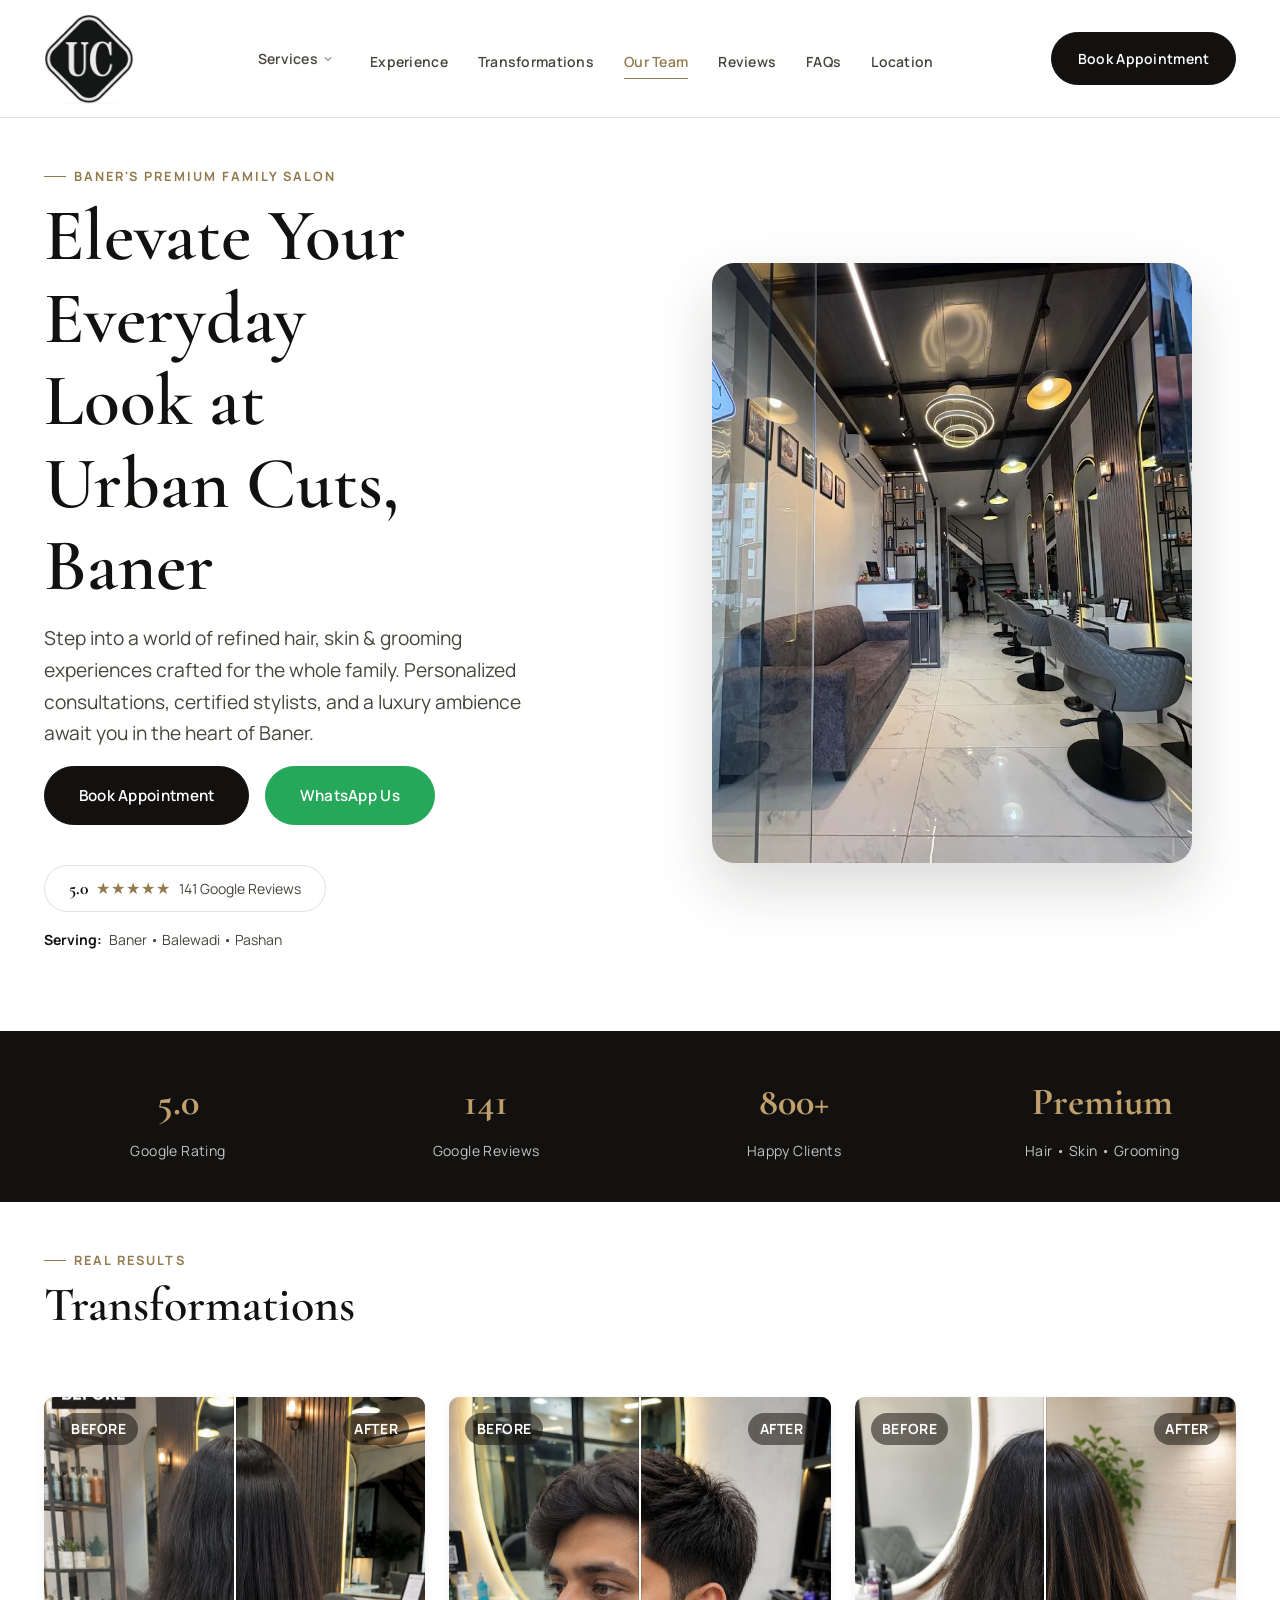
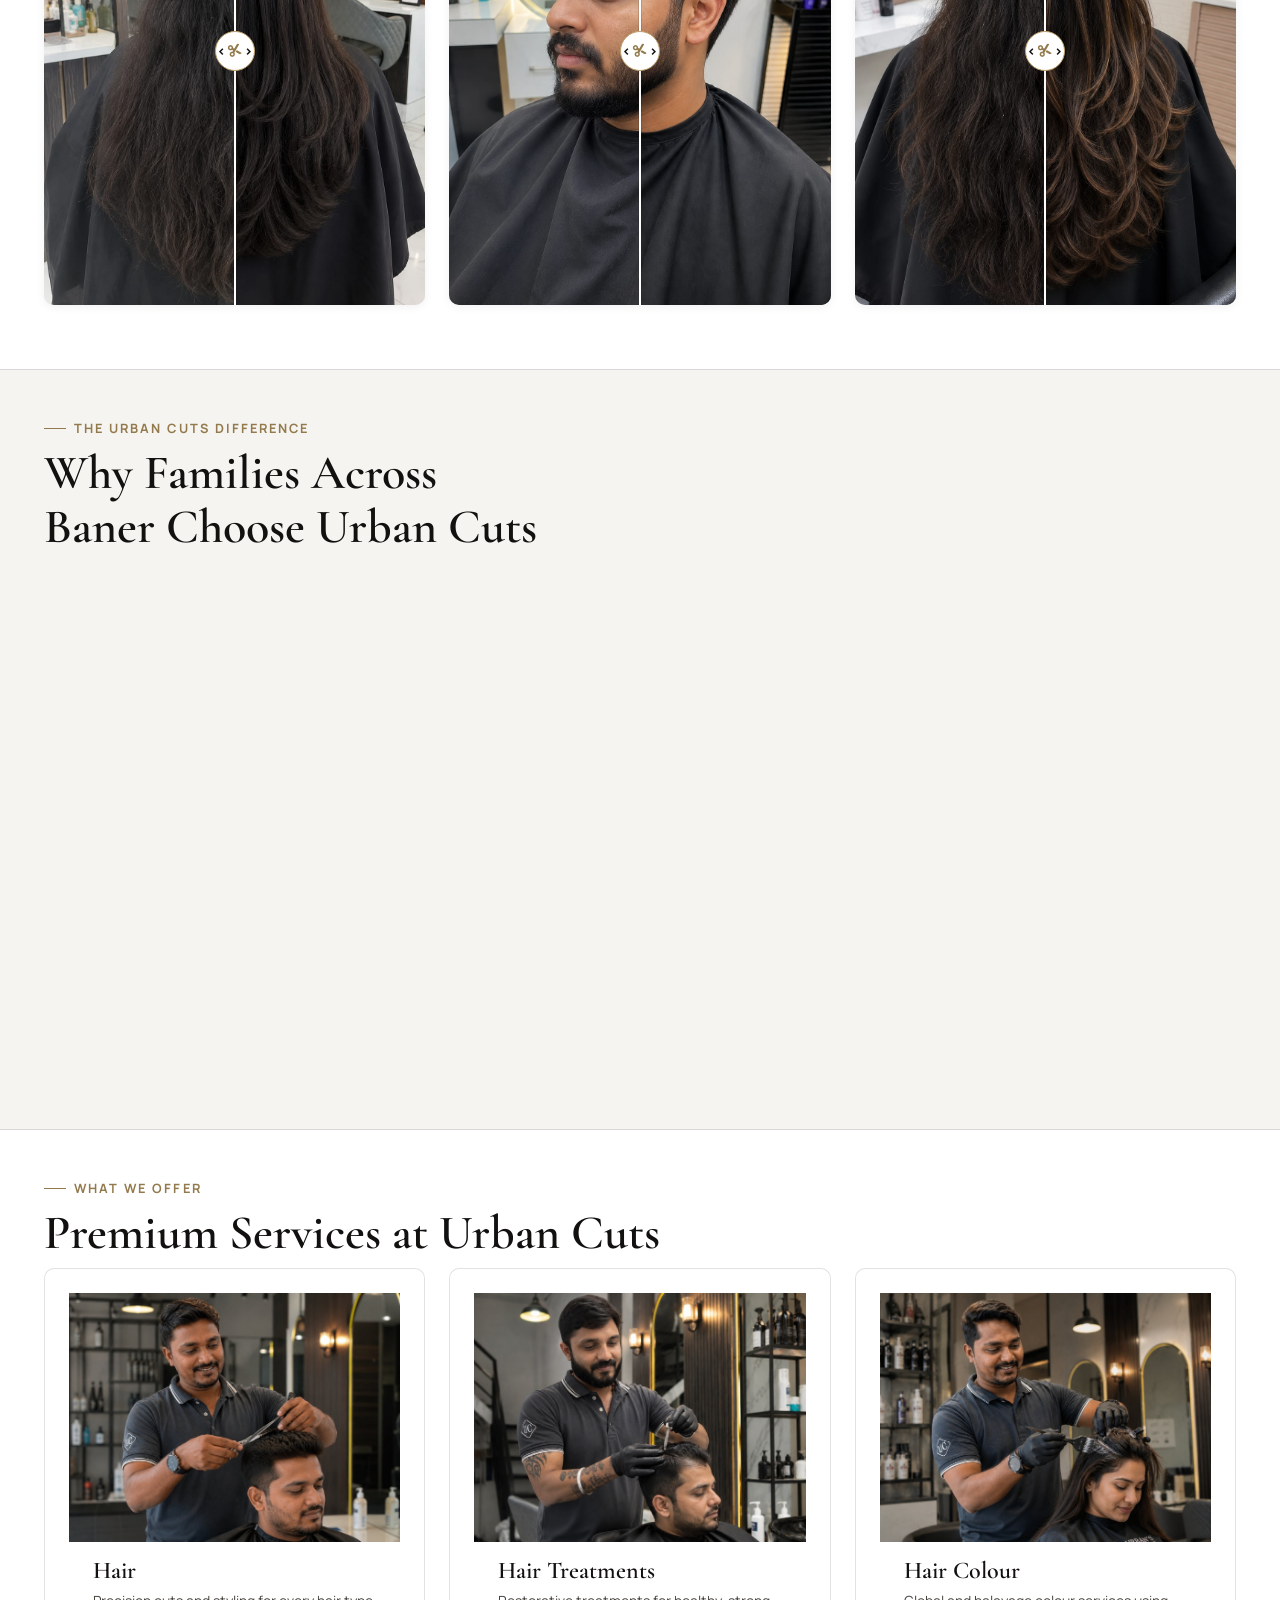
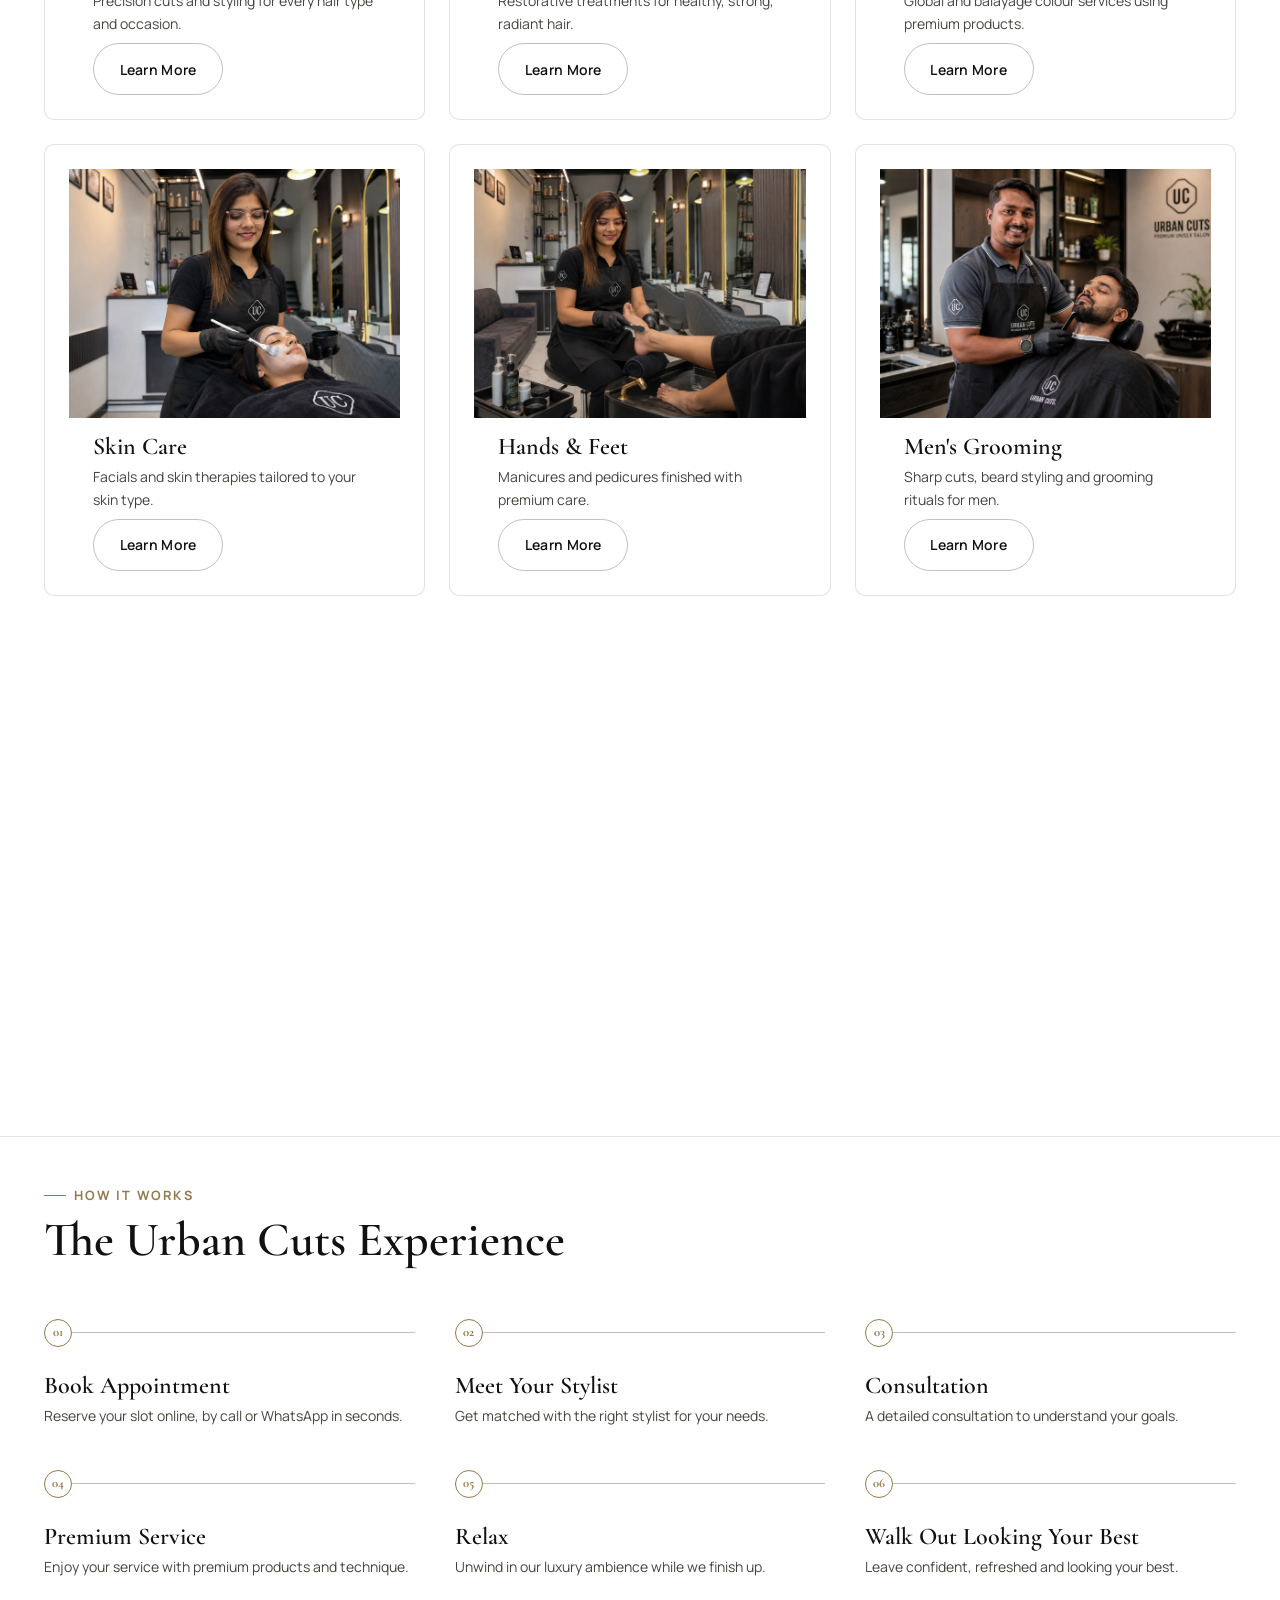
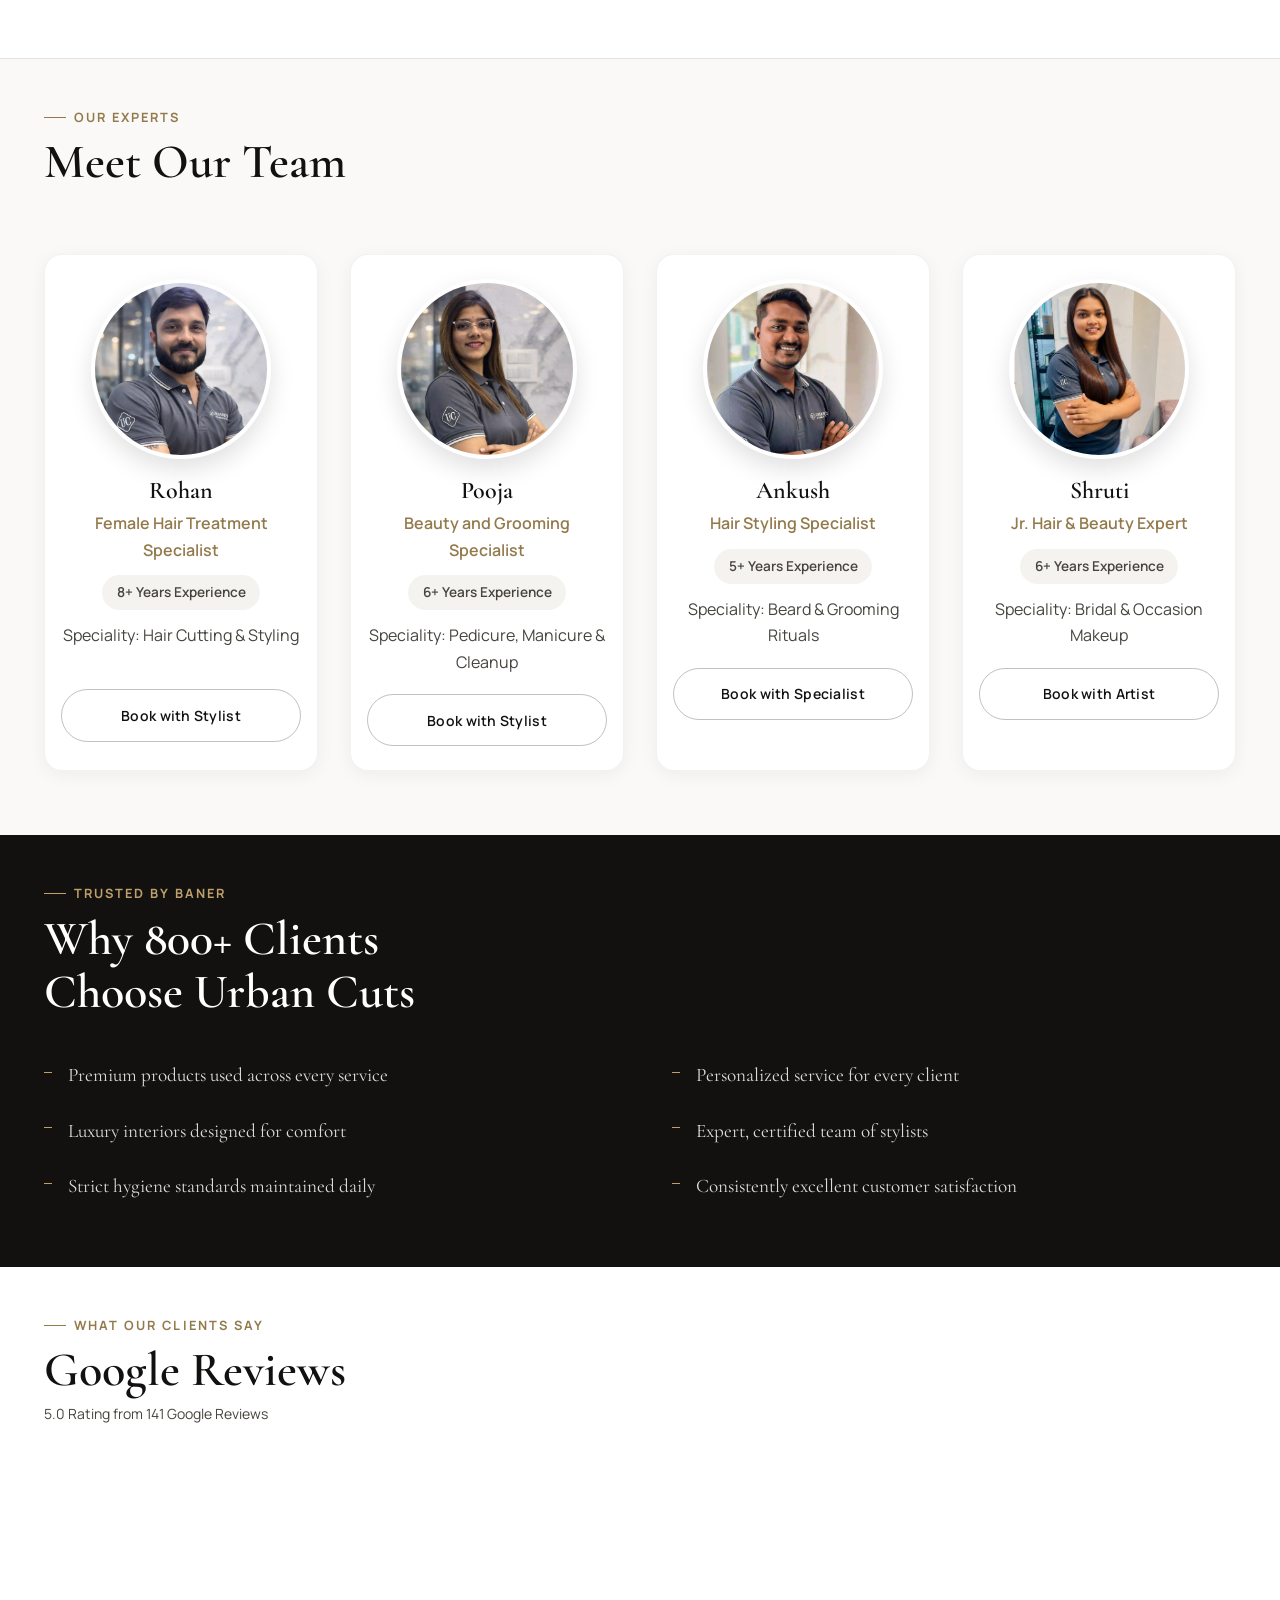
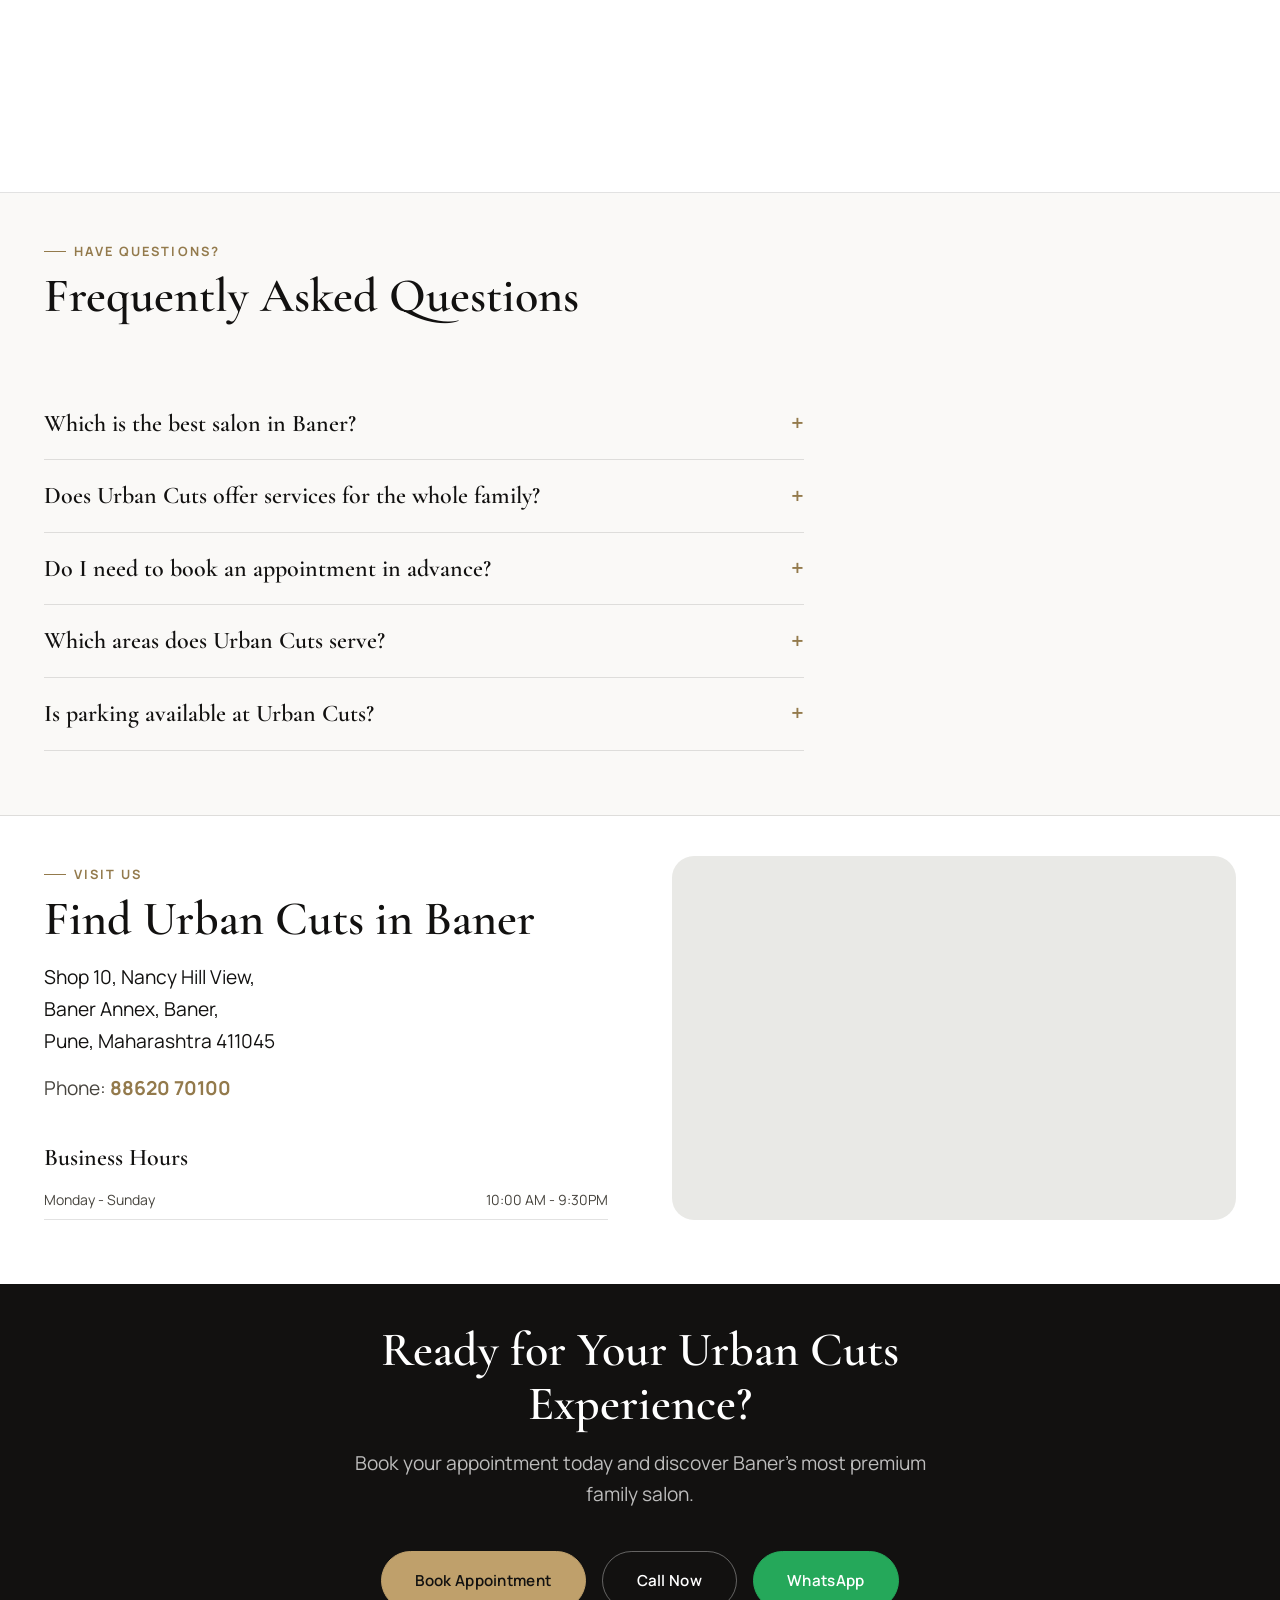
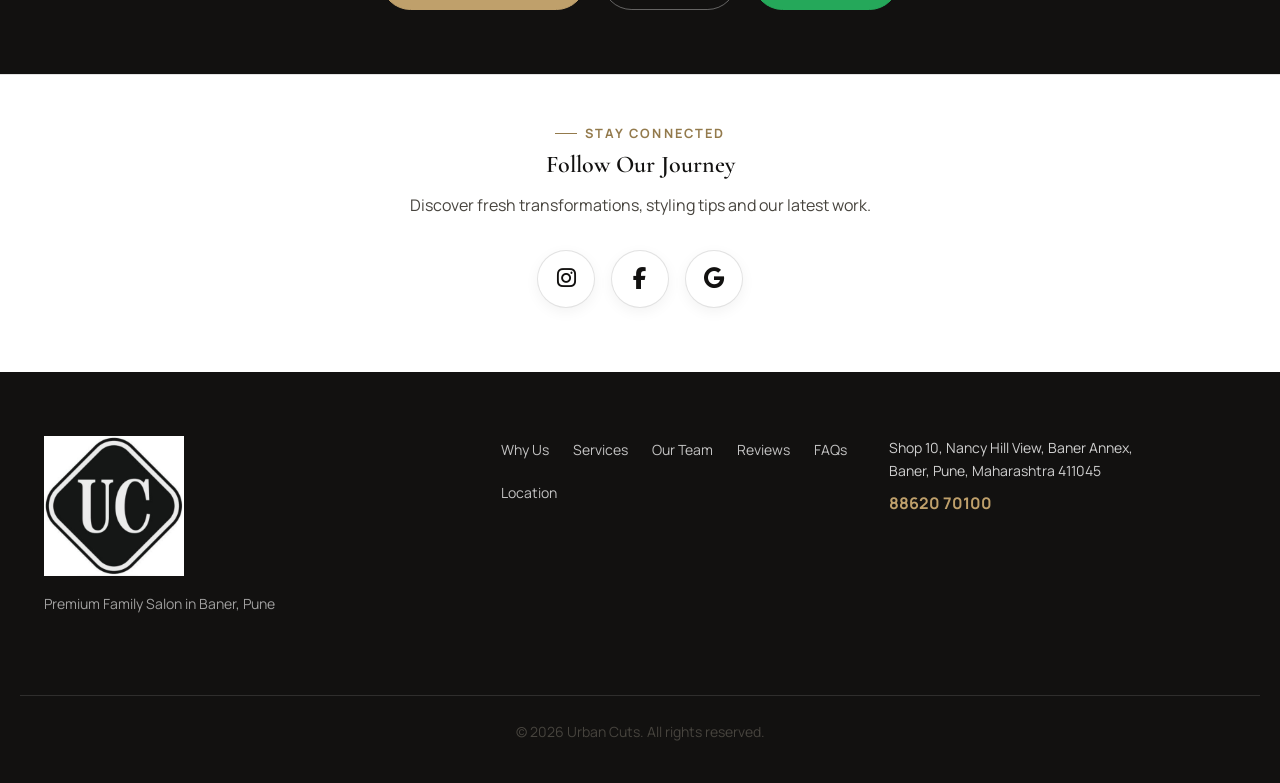
==== index.html @ 82d87a5c "Small Changes" ====
<!DOCTYPE html>
<html lang="en">
<head>
    <meta charset="UTF-8">
    <meta name="viewport" content="width=device-width, initial-scale=1.0">

    <!-- Primary SEO Meta -->
    <title>Urban Cuts | Best Premium Family Salon in Baner, Pune</title>
    <meta name="description" content="Urban Cuts is the best premium unisex family salon in Baner, Pune. Rated 5.0 with 141+ Google reviews. Book hair, skin, grooming &amp; beauty appointments today. Serving Baner, Balewadi, Pashan, Aundh, Sus &amp; Mahalunge.">
    <meta name="keywords" content="Best Salon in Baner, Premium Salon in Baner, Family Salon in Baner, Unisex Salon in Baner, Hair Salon in Baner, Beauty Salon in Baner">
    <meta name="robots" content="index, follow">
    <meta name="author" content="Urban Cuts">
    <link rel="canonical" href="https://www.urbancuts.example/">

    <!-- Favicon Placeholder -->
    <link rel="icon" type="image/png" sizes="32x32" href="/assets/favicon/favicon-32x32.png">
    <link rel="icon" type="image/png" sizes="16x16" href="/assets/favicon/favicon-16x16.png">
    <link rel="apple-touch-icon" href="/assets/favicon/apple-touch-icon.png">
    <link rel="stylesheet"
    href="https://cdnjs.cloudflare.com/ajax/libs/font-awesome/6.7.2/css/all.min.css">
    <!-- Open Graph Placeholders -->
    <meta property="og:type" content="business.business">
    <meta property="og:title" content="Urban Cuts | Best Premium Family Salon in Baner, Pune">
    <meta property="og:description" content="Rated 5.0 with 141+ Google reviews. Book your premium hair, skin &amp; grooming appointment at Urban Cuts, Baner's most trusted family salon.">
    <meta property="og:image" content="/assets/images/og-cover.jpg">
    <meta property="og:url" content="https://www.urbancuts.example/">
    <meta property="og:site_name" content="Urban Cuts">
    <meta property="og:locale" content="en_IN">

    <!-- Twitter Placeholders -->
    <meta name="twitter:card" content="summary_large_image">
    <meta name="twitter:title" content="Urban Cuts | Best Premium Family Salon in Baner, Pune">
    <meta name="twitter:description" content="Rated 5.0 with 141+ Google reviews. Book your premium hair, skin &amp; grooming appointment at Urban Cuts, Baner's most trusted family salon.">
    <meta name="twitter:image" content="/assets/images/twitter-cover.jpg">

    <!-- Fonts -->
    <link rel="preconnect" href="https://fonts.googleapis.com">
    <link rel="preconnect" href="https://fonts.gstatic.com" crossorigin>
    <link href="https://fonts.googleapis.com/css2?family=Cormorant+Garamond:wght@400;500;600;700&family=Manrope:wght@400;500;600;700&display=swap" rel="stylesheet">

    <!-- Stylesheet (to be provided separately) -->
    <link rel="stylesheet" href="styles.css">

    <!-- Local Business JSON-LD Placeholder -->
    <script type="application/ld+json">
    {
        "@context": "https://schema.org",
        "@type": "HairSalon",
        "name": "Urban Cuts",
        "image": "/assets/images/og-cover.jpg",
        "@id": "https://www.urbancuts.example/",
        "url": "https://www.urbancuts.example/",
        "telephone": "+91-88620-70100",
        "priceRange": "₹₹₹",
        "address": {
            "@type": "PostalAddress",
            "streetAddress": "Shop 10, Nancy Hill View, Baner Annex",
            "addressLocality": "Baner, Pune",
            "addressRegion": "Maharashtra",
            "postalCode": "411045",
            "addressCountry": "IN"
        },
        "geo": {
            "@type": "GeoCoordinates",
            "latitude": "PLACEHOLDER_LAT",
            "longitude": "PLACEHOLDER_LNG"
        },
        "aggregateRating": {
            "@type": "AggregateRating",
            "ratingValue": "5.0",
            "reviewCount": "141"
        },
        "areaServed": ["Baner", "Balewadi", "Pashan", "Aundh", "Sus", "Mahalunge"],
        "openingHoursSpecification": [
            {
                "@type": "OpeningHoursSpecification",
                "dayOfWeek": ["Monday","Tuesday","Wednesday","Thursday","Friday","Saturday","Sunday"],
                "opens": "PLACEHOLDER_OPEN_TIME",
                "closes": "PLACEHOLDER_CLOSE_TIME"
            }
        ],
        "sameAs": []
    }
    </script>

    <!-- Breadcrumb JSON-LD Placeholder -->
    <script type="application/ld+json">
    {
        "@context": "https://schema.org",
        "@type": "BreadcrumbList",
        "itemListElement": [
            {
                "@type": "ListItem",
                "position": 1,
                "name": "Home",
                "item": "https://www.urbancuts.example/"
            }
        ]
    }
    </script>
</head>
<body>

<div class="preloader" id="preloader">

    <div class="preloader__content">

        <img src="img/Urban-Cuts-Logo.png"
             alt="Urban Cuts"
             class="preloader__logo">

        <div class="cut-line">

            <div class="cut-line__gold"></div>

            <div class="cut-line__mask"></div>

            <div class="cut-line__scissor">

                ✂

            </div>

        </div>

    </div>

</div>
    <a class="skip-link" href="#main-content">Skip to main content</a>

    <!-- =========================================================
         HEADER
    ========================================================== -->
    <header class="site-header" id="top">
        <div class="container header__inner">
            <a href="index.html" class="logo" aria-label="Urban Cuts Home">
                <img src="img/Urban-Cuts-Logo.png" alt="Urban Cuts - Premium Family Salon in Baner" width="160" height="48" loading="eager">
            </a>

            <nav class="main-nav" aria-label="Primary navigation">
                <button class="nav-toggle" type="button" aria-expanded="false" aria-controls="primary-menu" aria-label="Toggle navigation menu">
                    <span class="nav-toggle__bar"></span>
                    <span class="nav-toggle__bar"></span>
                    <span class="nav-toggle__bar"></span>
                </button>
                <ul id="primary-menu" class="nav-menu">
                    <li class="nav-item nav-item--dropdown">
    <button class="nav-dropdown-trigger" type="button" aria-expanded="false" aria-haspopup="true" aria-controls="services-dropdown">
        Services
        <svg class="nav-dropdown-chevron" viewBox="0 0 24 24" width="12" height="12" aria-hidden="true"><path d="M6 9l6 6 6-6" fill="none" stroke="currentColor" stroke-width="2" stroke-linecap="round" stroke-linejoin="round"/></svg>
    </button>
    <ul class="nav-dropdown" id="services-dropdown">
        <li><a href="hair.html">Hair</a></li>
        <li><a href="hair-treatments.html">Hair Treatments</a></li>
        <li><a href="hair-colour.html">Hair Colour</a></li>
        <li><a href="skin-care.html">Skin Care</a></li>
        <li><a href="hands-feet.html">Hands &amp; Feet</a></li>
        <li><a href="mens-grooming.html">Men's Grooming</a></li>
        <li><a href="womens-grooming.html">Women's Grooming</a></li>
        <li><a href="makeup.html">Make Up</a></li>
        <li><a href="massage.html">Massage</a></li>
    </ul>
</li>
                    <li><a href="#experience">Experience</a></li>
                    <li><a href="#transformations">Transformations</a></li>
                    <li><a href="#team">Our Team</a></li>
                    <li><a href="#reviews">Reviews</a></li>
                    <li><a href="#faqs">FAQs</a></li>
                    <li><a href="#location">Location</a></li>
                </ul>
            </nav>

            <div class="header__cta">
            <a href="https://urbancutsfamilysalon.setmore.com/" target="_blank" class="btn btn--primary">Book Appointment</a>
            </div>
        </div>
    </header>

    <main id="main-content">

        <!-- =========================================================
             HERO SECTION
        ========================================================== -->
        <section class="hero" id="hero" aria-labelledby="hero-heading">
            <div class="container hero__inner">
                <div class="hero__content">
                    <p class="eyebrow">Baner's Premium Family Salon</p>
                    <h1 id="hero-heading">Elevate Your Everyday Look at Urban Cuts, Baner</h1>
                    <p class="hero__description">
                        Step into a world of refined hair, skin &amp; grooming experiences crafted for the whole family.
                        Personalized consultations, certified stylists, and a luxury ambience await you in the heart of Baner.
                    </p>

                    <div class="hero__actions">
                        <a href="https://urbancutsfamilysalon.setmore.com/" target="_blank" class="btn btn--primary btn--lg">Book Appointment</a>
                        <a href="https://wa.me/918862070100" class="btn btn--whatsapp btn--lg" target="_blank" rel="noopener noreferrer" aria-label="Chat with Urban Cuts on WhatsApp">
                            <span aria-hidden="true">WhatsApp Us</span>
                        </a>
                    </div>

                    <div class="hero__rating" aria-label="Google rating summary">
                        <span class="hero__rating-score">5.0</span>
                        <span class="hero__rating-stars" aria-hidden="true">★★★★★</span>
                        <span class="hero__rating-count">141 Google Reviews</span>
                    </div>

                    <p class="hero__serving">
                        <span class="hero__serving-label">Serving:</span>
                        Baner &bull; Balewadi &bull; Pashan
                    </p>
                </div>

                <div class="hero__media">
                    <img src="img/Urban-Cuts.webp" alt="Interior view of Urban Cuts premium salon in Baner" width="720" height="820" loading="eager">
                </div>
            </div>
        </section>

        <!-- =========================================================
             TRUST METRICS
        ========================================================== -->
        <section class="trust-metrics" aria-label="Trust metrics">
            <div class="container trust-metrics__grid">
                <div class="trust-metric">
                    <span class="trust-metric__value">5.0</span>
                    <span class="trust-metric__label">Google Rating</span>
                </div>
                <div class="trust-metric">
                    <span class="trust-metric__value">141</span>
                    <span class="trust-metric__label">Google Reviews</span>
                </div>
                <div class="trust-metric">
                    <span class="trust-metric__value">800+</span>
                    <span class="trust-metric__label">Happy Clients</span>
                </div>
                <div class="trust-metric">
                    <span class="trust-metric__value">Premium</span>
                    <span class="trust-metric__label">Hair &bull; Skin &bull; Grooming</span>
                </div>
            </div>
        </section>

                <!-- =========================================================
             TRANSFORMATIONS
        ========================================================== -->
        <section class="transformations" id="transformations" aria-labelledby="transformations-heading">
            <div class="container">
                <p class="eyebrow">Real Results</p>
                <h2 id="transformations-heading">Transformations</h2>

                <ul class="transformations__grid">
                    <li class="transformation-card" data-reveal>
                        <div class="compare-slider" data-compare-slider>
                            <img class="compare-slider__img compare-slider__img--before" src="img/Hair-before.jpeg" alt="Before hair transformation at Urban Cuts" width="360" height="480" loading="lazy">
                            <img class="compare-slider__img compare-slider__img--after" src="img/hair-after.jpeg" alt="After hair transformation at Urban Cuts" width="360" height="480" loading="lazy">
                            <span class="compare-slider__tag compare-slider__tag--before" aria-hidden="true">Before</span>
                            <span class="compare-slider__tag compare-slider__tag--after" aria-hidden="true">After</span>
                            <div class="compare-slider__line" aria-hidden="true">
<span class="compare-slider__handle">

    <span class="compare-arrow">‹</span>

    <i class="fa-solid fa-scissors compare-scissor"></i>

    <span class="compare-arrow">›</span>

</span>
                            </div>
                            <input type="range" class="compare-slider__range" min="0" max="100" value="50" step="0.1" aria-label="Drag to compare before and after hair transformation">
                        </div>
                    </li>
                    <li class="transformation-card" data-reveal>
                        <div class="compare-slider" data-compare-slider>
                            <img class="compare-slider__img compare-slider__img--before" src="img/men-haircut-before.jpeg" alt="Before hair colour transformation at Urban Cuts" width="360" height="480" loading="lazy">
                            <img class="compare-slider__img compare-slider__img--after" src="img/men-haircut-after.jpeg" alt="After hair colour transformation at Urban Cuts" width="360" height="480" loading="lazy">
                            <span class="compare-slider__tag compare-slider__tag--before" aria-hidden="true">Before</span>
                            <span class="compare-slider__tag compare-slider__tag--after" aria-hidden="true">After</span>
                            <div class="compare-slider__line" aria-hidden="true">
<span class="compare-slider__handle">

    <span class="compare-arrow">‹</span>

    <i class="fa-solid fa-scissors compare-scissor"></i>

    <span class="compare-arrow">›</span>

</span>
                            </div>
                            <input type="range" class="compare-slider__range" min="0" max="100" value="50" step="0.1" aria-label="Drag to compare before and after hair colour transformation">
                        </div>
                    </li>
                    <li class="transformation-card" data-reveal>
                        <div class="compare-slider" data-compare-slider>
                            <img class="compare-slider__img compare-slider__img--before" src="img/hair-color-before.jpeg" alt="Before grooming transformation at Urban Cuts" width="360" height="480" loading="lazy">
                            <img class="compare-slider__img compare-slider__img--after" src="img/hair-color-after.jpeg" alt="After grooming transformation at Urban Cuts" width="360" height="480" loading="lazy">
                            <span class="compare-slider__tag compare-slider__tag--before" aria-hidden="true">Before</span>
                            <span class="compare-slider__tag compare-slider__tag--after" aria-hidden="true">After</span>
                            <div class="compare-slider__line" aria-hidden="true">
<span class="compare-slider__handle">

<span class="compare-arrow">‹</span>

<i class="fa-solid fa-scissors compare-scissor"></i>

<span class="compare-arrow">›</span>

</span>
                            </div>
                            <input type="range" class="compare-slider__range" min="0" max="100" value="50" step="0.1" aria-label="Drag to compare before and after grooming transformation">
                        </div>
                    </li>
                </ul>
                <!-- <p class="transformations__hint">Drag the divider — move it left to reveal more of the &ldquo;after&rdquo; result, right for more of the &ldquo;before&rdquo;.</p> -->
            </div>
        </section>

        <!-- =========================================================
             WHY URBAN CUTS
        ========================================================== -->
        <section class="why-us" id="why-urban-cuts" aria-labelledby="why-us-heading">
            <div class="container">
                <p class="eyebrow">The Urban Cuts Difference</p>
                <h2 id="why-us-heading">Why Families Across Baner Choose Urban Cuts</h2>

                <ul class="why-us__grid">
                    <li class="why-us__item" data-reveal>
                        <img src="icons/premium-experience.webp" alt="" width="40" height="40" loading="lazy" aria-hidden="true">
                        <h3>Premium Experience</h3>
                        <p>Every visit is designed around comfort, care and refined detail.</p>
                    </li>
                    <li class="why-us__item" data-reveal>
                        <img src="icons/certified-professionals.webp" alt="" width="40" height="40" loading="lazy" aria-hidden="true">
                        <h3>Certified Professionals</h3>
                        <p>Our stylists are trained and certified across leading techniques.</p>
                    </li>
                    <li class="why-us__item" data-reveal>
                        <img src="icons/personalized-consultation.webp" alt="" width="40" height="40" loading="lazy" aria-hidden="true">
                        <h3>Personalized Consultation</h3>
                        <p>Every service starts with a one-on-one consultation tailored to you.</p>
                    </li>
                    <li class="why-us__item" data-reveal>
                        <img src="icons/luxury-ambience.webp" alt="" width="40" height="40" loading="lazy" aria-hidden="true">
                        <h3>Luxury Ambience</h3>
                        <p>A calm, elegant space designed for relaxation from the moment you enter.</p>
                    </li>
                    <li class="why-us__item" data-reveal>
                        <img src="icons/hygiene.webp" alt="" width="40" height="40" loading="lazy" aria-hidden="true">
                        <h3>Hygiene</h3>
                        <p>Strict sanitation and hygiene protocols followed at every station.</p>
                    </li>
                    <li class="why-us__item" data-reveal>
                        <img src="icons/minimal-waiting.webp" alt="" width="40" height="40" loading="lazy" aria-hidden="true">
                        <h3>Minimal Waiting Time</h3>
                        <p>Appointment-first scheduling to respect your time.</p>
                    </li>
                    <li class="why-us__item" data-reveal>
                        <img src="icons/parking-available.webp" alt="" width="40" height="40" loading="lazy" aria-hidden="true">
                        <h3>Parking Available</h3>
                        <p>Convenient parking right outside the salon.</p>
                    </li>
                    <li class="why-us__item" data-reveal>
                        <img src="icons/women-friendly.webp" alt="" width="40" height="40" loading="lazy" aria-hidden="true">
                        <h3>Women Friendly</h3>
                        <p>A welcoming, comfortable environment for women and families alike.</p>
                    </li>
                </ul>
            </div>
        </section>

        <!-- =========================================================
             PREMIUM SERVICES
        ========================================================== -->
        <section class="services" id="services" aria-labelledby="services-heading">
            <div class="container">
                <p class="eyebrow">What We Offer</p>
                <h2 id="services-heading">Premium Services at Urban Cuts</h2>

                <ul class="services__grid">
                    <li class="service-card" data-reveal>
                        <img src="img/hair.jpeg" alt="Premium hair styling service at Urban Cuts" width="480" height="360" loading="lazy">
                        <h3>Hair</h3>
                        <p>Precision cuts and styling for every hair type and occasion.</p>
                        <a href="hair.html" class="btn btn--outline" aria-label="Learn more about Hair services">Learn More</a>
                    </li>
                    <li class="service-card" data-reveal>
                        <img src="img/hair-treatment.jpeg" alt="Hair treatment service at Urban Cuts" width="480" height="360" loading="lazy">
                        <h3>Hair Treatments</h3>
                        <p>Restorative treatments for healthy, strong, radiant hair.</p>
                        <a href="hair-treatments.html" class="btn btn--outline" aria-label="Learn more about Hair Treatments">Learn More</a>
                    </li>
                    <li class="service-card" data-reveal>
                        <img src="img/hair-color.jpeg" alt="Hair colour service at Urban Cuts" width="480" height="360" loading="lazy">
                        <h3>Hair Colour</h3>
                        <p>Global and balayage colour services using premium products.</p>
                        <a href="hair-colour.html" class="btn btn--outline" aria-label="Learn more about Hair Colour">Learn More</a>
                    </li>
                    <li class="service-card" data-reveal>
                        <img src="img/skin-care.webp" alt="Skin care service at Urban Cuts" width="480" height="360" loading="lazy">
                        <h3>Skin Care</h3>
                        <p>Facials and skin therapies tailored to your skin type.</p>
                        <a href="skin-care.html" class="btn btn--outline" aria-label="Learn more about Skin Care">Learn More</a>
                    </li>
                    <li class="service-card" data-reveal>
                        <img src="img/hand-and-feet.webp" alt="Hands and feet care service at Urban Cuts" width="480" height="360" loading="lazy">
                        <h3>Hands &amp; Feet</h3>
                        <p>Manicures and pedicures finished with premium care.</p>
                        <a href="hands-feet.html" class="btn btn--outline" aria-label="Learn more about Hands and Feet services">Learn More</a>
                    </li>
                    <li class="service-card" data-reveal>
                        <img src="img/mens-grooming.webp" alt="Men's grooming service at Urban Cuts" width="480" height="360" loading="lazy">
                        <h3>Men's Grooming</h3>
                        <p>Sharp cuts, beard styling and grooming rituals for men.</p>
                        <a href="mens-grooming.html" class="btn btn--outline" aria-label="Learn more about Men's Grooming">Learn More</a>
                    </li>
                    <li class="service-card" data-reveal>
                        <img src="img/women's-grooming.webp" alt="Women's grooming service at Urban Cuts" width="480" height="360" loading="lazy">
                        <h3>Women's Grooming</h3>
                        <p>Complete grooming services designed around you.</p>
                        <a href="womens-grooming.html" class="btn btn--outline" aria-label="Learn more about Women's Grooming">Learn More</a>
                    </li>
                    <li class="service-card" data-reveal>
                        <img src="img/Makeup.webp" alt="Makeup service at Urban Cuts" width="480" height="360" loading="lazy">
                        <h3>Makeup</h3>
                        <p>Bridal and occasion makeup by experienced artists.</p>
                        <a href="makeup.html" class="btn btn--outline" aria-label="Learn more about Makeup services">Learn More</a>
                    </li>
                    <li class="service-card" data-reveal>
                        <img src="img/head-massage.webp" alt="Massage service at Urban Cuts" width="480" height="360" loading="lazy">
                        <h3>Massage</h3>
                        <p>Relaxing therapeutic massages to unwind mind and body.</p>
                        <a href="massage.html" class="btn btn--outline" aria-label="Learn more about Massage services">Learn More</a>
                    </li>
                </ul>
            </div>
        </section>

        <!-- =========================================================
             THE URBAN CUTS EXPERIENCE
        ========================================================== -->
        <section class="experience" id="experience" aria-labelledby="experience-heading">
            <div class="container">
                <p class="eyebrow">How It Works</p>
                <h2 id="experience-heading">The Urban Cuts Experience</h2>

                <ol class="experience__timeline">
                    <li class="experience__step" data-reveal>
                        <span class="experience__step-number">01</span>
                        <h3>Book Appointment</h3>
                        <p>Reserve your slot online, by call or WhatsApp in seconds.</p>
                    </li>
                    <li class="experience__step" data-reveal>
                        <span class="experience__step-number">02</span>
                        <h3>Meet Your Stylist</h3>
                        <p>Get matched with the right stylist for your needs.</p>
                    </li>
                    <li class="experience__step" data-reveal>
                        <span class="experience__step-number">03</span>
                        <h3>Consultation</h3>
                        <p>A detailed consultation to understand your goals.</p>
                    </li>
                    <li class="experience__step" data-reveal>
                        <span class="experience__step-number">04</span>
                        <h3>Premium Service</h3>
                        <p>Enjoy your service with premium products and technique.</p>
                    </li>
                    <li class="experience__step" data-reveal>
                        <span class="experience__step-number">05</span>
                        <h3>Relax</h3>
                        <p>Unwind in our luxury ambience while we finish up.</p>
                    </li>
                    <li class="experience__step" data-reveal>
                        <span class="experience__step-number">06</span>
                        <h3>Walk Out Looking Your Best</h3>
                        <p>Leave confident, refreshed and looking your best.</p>
                    </li>
                </ol>
            </div>
        </section>


        <!-- =========================================================
             MEET OUR TEAM
        ========================================================== -->
        <section class="team" id="team" aria-labelledby="team-heading">
            <div class="container">
                <p class="eyebrow">Our Experts</p>
                <h2 id="team-heading">Meet Our Team</h2>

                <ul class="team__grid">
                    <li class="team-card" data-reveal>
                        <img src="img/rohan-urbancuts.webp" alt="Portrait of a senior hairstylist at Urban Cuts" width="360" height="440" loading="lazy">
                        <h3>Rohan</h3>
                        <p class="team-card__designation">Female Hair Treatment Specialist</p>
                        <p class="team-card__experience">8+ Years Experience</p>
                        <p class="team-card__speciality">Speciality: Hair Cutting &amp; Styling</p>
                        <a href="https://urbancutsfamilysalon.setmore.com/" target="_blank" class="btn btn--outline">Book with Stylist</a>
                    </li>
                    <li class="team-card" data-reveal>
                        <img src="img/pooja-urbancuts.webp" alt="Portrait of a senior colour expert at Urban Cuts" width="360" height="440" loading="lazy">
                        <h3>Pooja</h3>
                        <p class="team-card__designation">Beauty and Grooming Specialist</p>
                        <p class="team-card__experience">6+ Years Experience</p>
                        <p class="team-card__speciality">Speciality: Pedicure, Manicure &amp; Cleanup</p>
                        <a href="https://urbancutsfamilysalon.setmore.com/" target="_blank" class="btn btn--outline">Book with Stylist</a>
                    </li>
                    <li class="team-card" data-reveal>
                        <img src="img/ankush-urbancuts.webp" alt="Portrait of a skin care specialist at Urban Cuts" width="360" height="440" loading="lazy">
                        <h3>Ankush</h3>
                        <p class="team-card__designation">Hair Styling Specialist</p>
                        <p class="team-card__experience">5+ Years Experience</p>
                        <p class="team-card__speciality">Speciality: Beard &amp; Grooming Rituals</p>
                        <a href="https://urbancutsfamilysalon.setmore.com/" target="_blank" class="btn btn--outline">Book with Specialist</a>
                    </li>
                    <!-- <li class="team-card" data-reveal>
                        <img src="assets/images/team/stylist-4.jpg" alt="Rekha" width="360" height="440" loading="lazy">
                        <h3>Rekha</h3>
                        <p class="team-card__designation">Women's Grooming Expert</p>
                        <p class="team-card__experience">7+ Years Experience</p>
                        <p class="team-card__speciality">Speciality: Makeup &amp; Grooming Rituals</p>
                        <a href="https://urbancutsfamilysalon.setmore.com/" target="_blank" class="btn btn--outline">Book with Specialist</a>
                    </li> -->
                    <li class="team-card" data-reveal>
                        <img src="img/shruti.jpg" alt="Portrait of a makeup artist at Urban Cuts" width="360" height="440" loading="lazy">
                        <h3>Shruti</h3>
                        <p class="team-card__designation">Jr. Hair & Beauty Expert</p>
                        <p class="team-card__experience">6+ Years Experience</p>
                        <p class="team-card__speciality">Speciality: Bridal &amp; Occasion Makeup</p>
                        <a href="https://urbancutsfamilysalon.setmore.com/" target="_blank" class="btn btn--outline">Book with Artist</a>
                    </li>
                </ul>
            </div>
        </section>

        <!-- =========================================================
             WHY 800+ CLIENTS CHOOSE URBAN CUTS
        ========================================================== -->
        <section class="choose-us" aria-labelledby="choose-us-heading">
            <div class="container">
                <p class="eyebrow">Trusted By Baner</p>
                <h2 id="choose-us-heading">Why 800+ Clients Choose Urban Cuts</h2>

                <ul class="choose-us__list">
                    <li>Premium products used across every service</li>
                    <li>Personalized service for every client</li>
                    <li>Luxury interiors designed for comfort</li>
                    <li>Expert, certified team of stylists</li>
                    <li>Strict hygiene standards maintained daily</li>
                    <li>Consistently excellent customer satisfaction</li>
                </ul>
            </div>
        </section>

        <!-- =========================================================
             GOOGLE REVIEWS
        ========================================================== -->
        <section class="reviews" id="reviews" aria-labelledby="reviews-heading">
            <div class="container">
                <p class="eyebrow">What Our Clients Say</p>
                <h2 id="reviews-heading">Google Reviews</h2>
                <p class="reviews__summary">5.0 Rating from 141 Google Reviews</p>

                <ul class="reviews__grid">
                    <li class="review-card" data-reveal>
                        <div class="review-card__stars" aria-label="5 out of 5 stars">★★★★★</div>
                        <p class="review-card__text">The place was great and the staff was really friendly too. Rohan gave me honest feedback and tips on how to take care of my hair. The haircut I got was perfect and met my expectations too! Would highly recommend going here :)</p>
                        <p class="review-card__author">Natasha</p>
                    </li>
                    <li class="review-card" data-reveal>
                        <div class="review-card__stars" aria-label="5 out of 5 stars">★★★★★</div>
                        <p class="review-card__text">Service is really good, very kind and helpful staff. All staff members were really good at their job , My mom had a facial and hair spa. I got my facial done and both of us were extremely happy and satisfied with the results. Really worth visiting</p>
                        <p class="review-card__author">Shraddha Ketkar</p>
                    </li>
                    <li class="review-card" data-reveal>
                        <div class="review-card__stars" aria-label="5 out of 5 stars">★★★★★</div>
                        <p class="review-card__text">Got the prettiest haircut and haircolour done. Along with a relaxing hairspa and pedicure.
Thanks to Pooja and Rohan. Amazing staff and service. The place is very hygienic too.
</p>
                        <p class="review-card__author">Avehi Batale</p>
                    </li>
                </ul>
            </div>
        </section>

        <!-- =========================================================
             FAQS
        ========================================================== -->
        <section class="faqs" id="faqs" aria-labelledby="faqs-heading">
            <div class="container">
                <p class="eyebrow">Have Questions?</p>
                <h2 id="faqs-heading">Frequently Asked Questions</h2>

                <div class="faq-list">
                    <details class="faq-item">
                        <summary>Which is the best salon in Baner?</summary>
                        <p>Urban Cuts is rated 5.0 with 141+ Google reviews, making it one of the most trusted premium family salons in Baner.</p>
                    </details>
                    <details class="faq-item">
                        <summary>Does Urban Cuts offer services for the whole family?</summary>
                        <p>Yes, Urban Cuts is a unisex family salon offering hair, skin, grooming and beauty services for men, women and families.</p>
                    </details>
                    <details class="faq-item">
                        <summary>Do I need to book an appointment in advance?</summary>
                        <p>We recommend booking in advance to minimize waiting time, though walk-ins are welcome subject to availability.</p>
                    </details>
                    <details class="faq-item">
                        <summary>Which areas does Urban Cuts serve?</summary>
                        <p>We proudly serve clients from Baner, Balewadi, Pashan, Aundh, Sus and Mahalunge.</p>
                    </details>
                    <details class="faq-item">
                        <summary>Is parking available at Urban Cuts?</summary>
                        <p>Yes, convenient parking is available right outside the salon.</p>
                    </details>
                </div>
            </div>
        </section>

        <!-- =========================================================
             LOCATION
        ========================================================== -->
        <section class="location" id="location" aria-labelledby="location-heading">
            <div class="container location__inner">
                <div class="location__details">
                    <p class="eyebrow">Visit Us</p>
                    <h2 id="location-heading">Find Urban Cuts in Baner</h2>

                    <address class="location__address">
                        Shop 10, Nancy Hill View,<br>
                        Baner Annex, Baner,<br>
                        Pune, Maharashtra 411045
                    </address>

                    <p class="location__phone">
                        Phone: <a href="tel:+918862070100">88620 70100</a>
                    </p>

                    <div class="location__hours">
                        <h3>Business Hours</h3>
                        <ul>
                            <li><span>Monday - Sunday</span><span>10:00 AM - 9:30PM</span></li>
                        </ul>
                    </div>
                </div>

                <div class="location__map">
                    <iframe
                        title="Urban Cuts location map"
                        src="https://www.google.com/maps/embed?pb=!1m18!1m12!1m3!1d3782.4882949829853!2d73.7674773!3d18.552011999999994!2m3!1f0!2f0!3f0!3m2!1i1024!2i768!4f13.1!3m3!1m2!1s0x3bc2bf5d07a2a159%3A0x9fe0096a43a8aaac!2sURBAN%20CUTS!5e0!3m2!1sen!2sin!4v1784810173230!5m2!1sen!2sin"
                        loading="lazy"
                        referrerpolicy="no-referrer-when-downgrade"
                        aria-label="Google Map showing Urban Cuts location in Baner, Pune">
                    </iframe>
                </div>
            </div>
        </section>

        <!-- =========================================================
             FINAL CTA
        ========================================================== -->
        <section class="final-cta" id="book-appointment" aria-labelledby="final-cta-heading">
            <div class="container final-cta__inner">
                <h2 id="final-cta-heading">Ready for Your Urban Cuts Experience?</h2>
                <p>Book your appointment today and discover Baner's most premium family salon.</p>

                <div class="final-cta__actions">
                    <a href="https://urbancutsfamilysalon.setmore.com/" target="_blank" class="btn btn--primary btn--lg">Book Appointment</a>
                    <a href="tel:+918862070100" class="btn btn--ghost btn--lg" aria-label="Call Urban Cuts">Call Now</a>
                    <a href="https://wa.me/918862070100" class="btn btn--whatsapp btn--lg" target="_blank" rel="noopener noreferrer" aria-label="Chat with Urban Cuts on WhatsApp">WhatsApp</a>
                </div>
            </div>
        </section>

    </main>

    <!-- =========================================================
     FOLLOW US
========================================================== -->
<section class="social-connect">
    <div class="container">

        <p class="eyebrow">Stay Connected</p>

        <h2>Follow Our Journey</h2>

        <p class="social-connect__text">
            Discover fresh transformations, styling tips and our latest work.
        </p>

        <div class="social-connect__icons">

            <a href="https://www.instagram.com/urban_cuts_salon/"
               target="_blank"
               aria-label="Instagram">

                <i class="fab fa-instagram"></i>

            </a>

            <a href="https://facebook.com/YOUR_PAGE"
               target="_blank"
               aria-label="Facebook">

                <i class="fab fa-facebook-f"></i>

            </a>

            <a href="https://share.google/vgqTxENlzdDNdE8s2"
               target="_blank"
               aria-label="Google Reviews">

                <i class="fab fa-google"></i>

            </a>

        </div>

    </div>
</section>

    <!-- =========================================================
         FOOTER
    ========================================================== -->
    <footer class="site-footer">
        <div class="container footer__inner">
            <div class="footer__brand">
                <img src="img/Urban-Cuts-Logo.png" alt="Urban Cuts logo" width="140" height="42" loading="lazy">
                <p>Premium Family Salon in Baner, Pune</p>
            </div>

            <nav class="footer__nav" aria-label="Footer navigation">
                <ul>
                    <li><a href="#why-urban-cuts">Why Us</a></li>
                    <li><a href="#services">Services</a></li>
                    <li><a href="#team">Our Team</a></li>
                    <li><a href="#reviews">Reviews</a></li>
                    <li><a href="#faqs">FAQs</a></li>
                    <li><a href="#location">Location</a></li>
                </ul>
            </nav>

            <div class="footer__contact">
                <address>
                    Shop 10, Nancy Hill View, Baner Annex,<br>
                    Baner, Pune, Maharashtra 411045
                </address>
                <p><a href="tel:+918862070100">88620 70100</a></p>
            </div>
        </div>

        <div class="container footer__bottom">
            <p>&copy; <span id="year">2026</span> Urban Cuts. All rights reserved.</p>
        </div>
    </footer>

    <!-- Script (to be provided separately) -->
    <script src="script.js" defer></script>
</body>
</html>
---- styles.css ----
/* =========================================================
   URBAN CUTS — STYLE SHEET
   Premium family salon · Baner, Pune
   Palette: Ink Black / White, with Champagne Gold as a thin
   accent and a single soft-ivory tint used sparingly for
   section separation — never as the dominant color.
   Type: Cormorant Garamond (display) + Manrope (body/UI)
========================================================= */

/* -----------------------------------------
   1. TOKENS
----------------------------------------- */
:root {
    /* Color — black & white led */
    --color-bg: #FFFFFF;
    --color-bg-soft: #F5F4F1;      /* the one subtle warm-neutral tint — used on a single section */
    --color-surface: #FFFFFF;
    --color-placeholder: #E9E9E6;  /* neutral grey for image placeholders, not beige */
    --color-ink: #121110;
    --color-ink-soft: #47443E;
    --color-ink-faint: #837D71;

    /* Gold stays, but only as a thin accent: eyebrows, icons,
       hairlines, small tags — never as a background fill. */
    --color-gold: #BFA06B;
    --color-gold-dark: #937A4C;
    --color-gold-tint: #EDE6D6;    /* reserved for tiny accents (tags, focus rings) only */

    --color-line: rgba(18, 17, 16, 0.12);
    --color-line-strong: rgba(18, 17, 16, 0.26);
    --color-whatsapp: #25A85A;
    --color-whatsapp-dark: #1E8A49;

    /* Type */
    --font-display: 'Cormorant Garamond', 'Times New Roman', serif;
    --font-body: 'Manrope', -apple-system, BlinkMacSystemFont, 'Segoe UI', sans-serif;

    --fs-h1: clamp(2.6rem, 5vw + 1rem, 4.6rem);
    --fs-h2: clamp(2rem, 3vw + 1rem, 3rem);
    --fs-h3: clamp(1.25rem, 1vw + 1rem, 1.5rem);
    --fs-eyebrow: 0.8rem;
    --fs-lead: clamp(1.05rem, 0.5vw + 1rem, 1.2rem);
    --fs-body: 1rem;
    --fs-small: 0.875rem;

    --lh-tight: 1.12;
    --lh-snug: 1.3;
    --lh-normal: 1.65;

    /* Layout */
    --container-width: 1240px;
    --container-pad: 1.5rem;
    --radius-sm: 4px;
    --radius-md: 10px;
    --radius-lg: 22px;
    --radius-pill: 999px;

    --space-3xs: 0.25rem;
    --space-2xs: 0.5rem;
    --space-xs: 0.75rem;
    --space-sm: 1rem;
    --space-md: 1.5rem;
    --space-lg: 2.5rem;
    --space-xl: 4rem;
    --space-2xl: 6rem;
    --space-3xl: 8rem;

    --ease: cubic-bezier(0.4, 0, 0.2, 1);
    --transition-fast: 180ms var(--ease);
    --transition-slow: 420ms var(--ease);

    --shadow-sm: 0 2px 10px rgba(27, 23, 18, 0.06);
    --shadow-md: 0 12px 32px rgba(27, 23, 18, 0.10);
    --shadow-lg: 0 24px 60px rgba(27, 23, 18, 0.16);
}

/* -----------------------------------------
   2. RESET & BASE
----------------------------------------- */
*,
*::before,
*::after {
    box-sizing: border-box;
}

html {
    scroll-behavior: smooth;
    -webkit-text-size-adjust: 100%;
    overflow-x: hidden;
}

body {
    margin: 0;
    background-color: var(--color-bg);
    color: var(--color-ink);
    font-family: var(--font-body);
    font-size: var(--fs-body);
    line-height: var(--lh-normal);
    -webkit-font-smoothing: antialiased;
    text-rendering: optimizeLegibility;
    overflow-x: hidden;
    width: 100%;
}

/* Every grid/flex child below is allowed to shrink below its content
   size. Without this, long words, fixed-size images or nested grids
   inside a `1fr` track push their track wider than the viewport,
   which is what was cutting the layout off on mobile and desktop. */
.container,
.hero__inner,
.trust-metrics__grid,
.why-us__grid,
.services__grid,
.experience__timeline,
.transformations__grid,
.team__grid,
.choose-us__list,
.reviews__grid,
.location__inner,
.footer__inner {
    min-width: 0;
}

img {
    max-width: 100%;
    height: auto;
    display: block;
    background-color: var(--color-placeholder);
}

ul,
ol {
    list-style: none;
    margin: 0;
    padding: 0;
}

a {
    color: inherit;
    text-decoration: none;
}

button {
    font: inherit;
    color: inherit;
    background: none;
    border: 0;
    cursor: pointer;
}

address {
    font-style: normal;
}

h1, h2, h3, h4 {
    font-family: var(--font-display);
    font-weight: 600;
    line-height: var(--lh-tight);
    margin: 0 0 var(--space-sm);
    color: var(--color-ink);
}

p {
    margin: 0 0 var(--space-sm);
    color: var(--color-ink-soft);
}

/* Focus visibility */
a:focus-visible,
button:focus-visible,
summary:focus-visible,
input:focus-visible {
    outline: 2px solid var(--color-gold-dark);
    outline-offset: 3px;
    border-radius: var(--radius-sm);
}

@media (prefers-reduced-motion: reduce) {
    html {
        scroll-behavior: auto;
    }
    * {
        animation-duration: 0.001ms !important;
        animation-iteration-count: 1 !important;
        transition-duration: 0.001ms !important;
    }
}

/* Skip link */
.skip-link {
    position: absolute;
    left: -999px;
    top: auto;
    z-index: 999;
    background: var(--color-ink);
    color: var(--color-surface);
    padding: var(--space-xs) var(--space-md);
    border-radius: var(--radius-sm);
}

.skip-link:focus {
    left: var(--space-sm);
    top: var(--space-sm);
}

/* -----------------------------------------
   3. LAYOUT HELPERS
----------------------------------------- */
.container {
    width: 100%;
    max-width: var(--container-width);
    margin-inline: auto;
    padding-inline: var(--container-pad);
}

.eyebrow {
    font-family: var(--font-body);
    font-size: var(--fs-eyebrow);
    font-weight: 700;
    letter-spacing: 0.16em;
    text-transform: uppercase;
    color: var(--color-gold-dark);
    margin: 0 0 var(--space-2xs);
    display: inline-flex;
    align-items: center;
    gap: var(--space-2xs);
}

.eyebrow::before {
    content: "";
    width: 22px;
    height: 1px;
    background: var(--color-gold-dark);
    display: inline-block;
}

section[id] {
    scroll-margin-top: 96px;
}

/* -----------------------------------------
   4. BUTTONS
----------------------------------------- */
.btn {
    display: inline-flex;
    align-items: center;
    justify-content: center;
    gap: var(--space-2xs);
    padding: 0.85rem 1.6rem;
    font-family: var(--font-body);
    font-weight: 600;
    font-size: var(--fs-small);
    letter-spacing: 0.02em;
    border-radius: var(--radius-pill);
    border: 1px solid transparent;
    transition: background-color var(--transition-fast), color var(--transition-fast),
        border-color var(--transition-fast), transform var(--transition-fast);
    white-space: nowrap;
}

.btn:hover {
    transform: translateY(-1px);
}

.btn--lg {
    padding: 1rem 2.1rem;
    font-size: 0.95rem;
}

.btn--primary {
    background-color: var(--color-ink);
    color: var(--color-surface);
    border-color: var(--color-ink);
}

.btn--primary:hover {
    background-color: var(--color-gold-dark);
    border-color: var(--color-gold-dark);
    color: var(--color-ink);
}

.btn--outline {
    background-color: transparent;
    color: var(--color-ink);
    border-color: var(--color-line-strong);
}

.btn--outline:hover {
    border-color: var(--color-gold-dark);
    color: var(--color-gold-dark);
}

.btn--ghost {
    background-color: transparent;
    color: var(--color-ink);
    border-color: transparent;
}

.btn--ghost:hover {
    color: var(--color-gold-dark);
}

.btn--whatsapp {
    background-color: var(--color-whatsapp);
    color: var(--color-surface);
    border-color: var(--color-whatsapp);
}

.btn--whatsapp:hover {
    background-color: var(--color-whatsapp-dark);
    border-color: var(--color-whatsapp-dark);
}

/* -----------------------------------------
   5. HEADER
----------------------------------------- */
.site-header {
    position: sticky;
    top: 0;
    z-index: 100;
    background-color: rgba(255, 255, 255, 0.92);
    backdrop-filter: blur(10px);
    border-bottom: 1px solid var(--color-line);
    box-shadow: none;
    transition: box-shadow var(--transition-fast);
}

.site-header--scrolled {
    box-shadow: var(--shadow-sm);
}

.header__inner {
    display: flex;
    align-items: center;
    justify-content: space-between;
    gap: var(--space-sm);
    padding-block: 0.85rem;
}

.logo {
    flex-shrink: 1;
    min-width: 0;
}

.logo img {
    background: none;
    width: 120px;
    height: auto;
}

@media (min-width: 480px) {
    .logo img {
        width: 90px;
    }
}

.nav-toggle {
    flex-shrink: 0;
}

.header__cta {
    flex-shrink: 0;
}

.header__cta .btn {
    padding: 0.7rem 1.1rem;
    font-size: 0.8rem;
}

@media (min-width: 480px) {
    .header__cta .btn {
        padding: 0.85rem 1.6rem;
        font-size: var(--fs-small);
    }
}

.main-nav {
    display: flex;
    align-items: center;
}

.nav-menu {
    display: none;
    align-items: end;
    gap: 30px;
}

.nav-menu a {
    font-size: var(--fs-small);
    font-weight: 600;
    letter-spacing: 0.02em;
    color: var(--color-ink-soft);
    position: relative;
    padding-block: var(--space-3xs);
    transition: color var(--transition-fast);
}

.nav-menu a::after {
    content: "";
    position: absolute;
    left: 0;
    right: 0;
    bottom: -4px;
    height: 1px;
    background-color: var(--color-gold-dark);
    transform: scaleX(0);
    transform-origin: left;
    transition: transform var(--transition-fast);
}

.nav-menu a:hover {
    color: var(--color-ink);
}

.nav-menu a:hover::after {
    transform: scaleX(1);
}

.nav-menu a[aria-current="true"] {
    color: var(--color-gold-dark);
}

.nav-menu a[aria-current="true"]::after {
    transform: scaleX(1);
}

.nav-toggle {
    display: inline-flex;
    flex-direction: column;
    gap: 5px;
    padding: 0.5rem;
}

.nav-toggle__bar {
    width: 22px;
    height: 2px;
    background-color: var(--color-ink);
    border-radius: 2px;
    transition: transform var(--transition-fast), opacity var(--transition-fast);
    transform-origin: center;
}

.nav-toggle--active .nav-toggle__bar:nth-child(1) {
    transform: translateY(7px) rotate(45deg);
}

.nav-toggle--active .nav-toggle__bar:nth-child(2) {
    opacity: 0;
}

.nav-toggle--active .nav-toggle__bar:nth-child(3) {
    transform: translateY(-7px) rotate(-45deg);
}

.header__cta {
    display: flex;
    align-items: center;
    gap: var(--space-2xs);
}

.header__cta .btn--ghost {
    display: none;
}

@media (min-width: 900px) {
    .nav-menu {
        display: flex;
    }
    .nav-toggle {
        display: none;
    }
    .header__cta .btn--ghost {
        display: inline-flex;
    }
}

/* Mobile menu open state (toggled via JS by adding .nav-menu--open) */
@media (max-width: 899px) {
    .nav-menu {
        position: absolute;
        top: 100%;
        left: 0;
        right: 0;
        flex-direction: column;
        align-items: flex-start;
        gap: 0;
        background-color: var(--color-surface);
        border-bottom: 1px solid var(--color-line);
        box-shadow: var(--shadow-md);
        max-height: 0;
        overflow: hidden;
        transition: max-height var(--transition-slow);
    }

    .nav-menu.nav-menu--open {
        display: flex;
        max-height: calc(100vh - 72px);
        overflow-y: auto;
        -webkit-overflow-scrolling: touch;
    }

    .nav-menu li {
        width: 100%;
    }

    .nav-menu a {
        display: block;
        padding: var(--space-sm) var(--container-pad);
        border-bottom: 1px solid var(--color-line);
    }
}

/* -----------------------------------------
   6. HERO
----------------------------------------- */
.hero {
        padding-top: 2.5rem;
    padding-bottom: 4rem;
    overflow: hidden;
}

.hero__inner {
    display: grid;
    gap: var(--space-xl);
    align-items: center;
}

.hero__content h1 {
    font-size: var(--fs-h1);
    max-width: 16ch;
}

.hero__description {
    max-width: 46ch;
    font-size: var(--fs-lead);
}

.hero__actions {
    display: flex;
    flex-wrap: wrap;
    gap: var(--space-sm);
    margin-bottom: var(--space-lg);
}

.hero__rating {
    display: inline-flex;
    align-items: center;
    gap: var(--space-2xs);
    padding: var(--space-2xs) var(--space-md);
    background-color: var(--color-surface);
    border: 1px solid var(--color-line);
    border-radius: var(--radius-pill);
    margin-bottom: var(--space-sm);
}

.hero__rating-score {
    font-family: var(--font-display);
    font-weight: 700;
    font-size: 1.1rem;
}

.hero__rating-stars {
    color: var(--color-gold-dark);
    letter-spacing: 1px;
}

.hero__rating-count {
    font-size: var(--fs-small);
    color: var(--color-ink-soft);
}

.hero__serving {
    font-size: var(--fs-small);
    color: var(--color-ink-soft);
}

.hero__serving-label {
    font-weight: 700;
    color: var(--color-ink);
    margin-right: var(--space-3xs);
}

.hero__media{
display:flex;
justify-content:flex-end;
align-items:center;
}

.hero__media img {
    border-radius: var(--radius-lg);
    box-shadow: var(--shadow-lg);
    aspect-ratio: 5 / 6;
    object-fit: cover;
    width: 100%;
    max-width: 500px;
    margin-inline: auto;
}

@media (min-width: 640px) {
    .hero__media img {
        max-width: 380px;
    }
}

/* Desktop */
@media (min-width: 960px) {

    .hero__inner {
        grid-template-columns: 1fr 1fr;   /* 50% Text | 50% Image */
        gap: 3.5rem;
        align-items: center;
    }

    .hero__content h1 {
        max-width: 12ch;      /* Slightly narrower so text doesn't look too stretched */
    }

    .hero__description {
        max-width: 42ch;
    }

    .hero__media {
        display: flex;
        justify-content: flex-end;
        align-items: center;
    }

    .hero__media img {
        width: 100%;
        max-width: 480px;     /* Bigger than before but not oversized */
        aspect-ratio: 4 / 5;
        object-fit: cover;
        border-radius: var(--radius-lg);
        box-shadow: var(--shadow-lg);
    }

}
/* -----------------------------------------
   7. TRUST METRICS
----------------------------------------- */
.trust-metrics {
    background-color: var(--color-ink);
    color: var(--color-surface);
    padding-block: var(--space-lg);
}

.trust-metrics__grid {
    display: grid;
    grid-template-columns: repeat(2, minmax(0, 1fr));
    gap: var(--space-lg);
    text-align: center;
}

.trust-metric__value {
    display: block;
    font-family: var(--font-display);
    font-size: clamp(1.6rem, 2vw + 1rem, 2.4rem);
    font-weight: 700;
    color: var(--color-gold);
}

.trust-metric__label {
    display: block;
    font-size: var(--fs-small);
    letter-spacing: 0.03em;
    color: rgba(255, 255, 255, 0.75);
    margin-top: var(--space-3xs);
}

@media (min-width: 720px) {
    .trust-metrics__grid {
        grid-template-columns: repeat(4, minmax(0, 1fr));
    }
}

/* -----------------------------------------
   8. WHY URBAN CUTS
----------------------------------------- */
.why-us {
            padding-top: 2.5rem;
    padding-bottom: 4rem;
    background-color: var(--color-bg-soft);
    border-top: 1px solid var(--color-line);
    border-bottom: 1px solid var(--color-line);
}

.why-us h2 {
    font-size: var(--fs-h2);
    max-width: 22ch;
    margin-bottom: var(--space-xl);
}

.why-us__grid {
    display: grid;
    grid-template-columns: repeat(2, minmax(0, 1fr));
    gap: var(--space-lg) var(--space-md);
}

.why-us__item img {
    width: 94px;
    height: 94px;
    object-fit: contain;
    margin-bottom: 1rem;
    display: block;
    background: transparent;
}

.why-us__item h3 {
    font-size: var(--fs-h3);
    margin-bottom: var(--space-3xs);
}

.why-us__item p {
    font-size: var(--fs-small);
}

@media (min-width: 720px) {
    .why-us__grid {
        grid-template-columns: repeat(4, minmax(0, 1fr));
    }
}

/* -----------------------------------------
   9. SERVICES
----------------------------------------- */
.services {
            padding-top: 2.5rem;
    padding-bottom: 4rem;
    background-color: var(--color-surface);
    border-bottom: 1px solid var(--color-line);
}

.services h2 {
    font-size: var(--fs-h2);
    margin-bottom: var(--space-xl);
}

.services__grid {
    display: grid;
    grid-template-columns: 1fr;
    gap: var(--space-md);
}

.service-card {
    background-color: var(--color-bg);
    border-radius: var(--radius-md);
    overflow: hidden;
    border: 1px solid var(--color-line);
    padding-bottom: var(--space-md);
    transition: box-shadow var(--transition-fast), transform var(--transition-fast);
}

.service-card:hover {
    box-shadow: var(--shadow-md);
    transform: translateY(-3px);
}

.service-card img {
    aspect-ratio: 4 / 3;
    object-fit: cover;
    margin-bottom: var(--space-sm);
}

.service-card h3,
.service-card p,
.service-card .btn {
    margin-inline: var(--space-md);
}

.service-card h3 {
    font-size: var(--fs-h3);
}

.service-card p {
    font-size: var(--fs-small);
}

.service-card .btn {
    margin-top: var(--space-2xs);
}

@media (min-width: 640px) {
    .services__grid {
        grid-template-columns: repeat(2, minmax(0, 1fr));
    }
}

@media (min-width: 1024px) {
    .services__grid {
        grid-template-columns: repeat(3, minmax(0, 1fr));
    }
}

/* -----------------------------------------
   10. EXPERIENCE TIMELINE
----------------------------------------- */
.experience {
            padding-top: 2.5rem;
    padding-bottom: 4rem;
    border-bottom: 1px solid var(--color-line);
}

.experience h2 {
    font-size: var(--fs-h2);
    margin-bottom: var(--space-xl);
}

.experience__timeline {
    display: grid;
    grid-template-columns: 1fr;
    gap: var(--space-lg);
    counter-reset: step;
    position: relative;
}

.experience__step {
    position: relative;
    padding-left: var(--space-lg);
    border-left: 1px solid var(--color-line-strong);
}

.experience__step:last-child {
    border-left-color: transparent;
}

.experience__step-number {
    position: absolute;
    left: -14px;
    top: 0;
    width: 28px;
    height: 28px;
    display: inline-flex;
    align-items: center;
    justify-content: center;
    background-color: var(--color-surface);
    border: 1px solid var(--color-gold-dark);
    color: var(--color-gold-dark);
    font-family: var(--font-display);
    font-size: 0.8rem;
    font-weight: 700;
    border-radius: 50%;
}

.experience__step h3 {
    font-size: var(--fs-h3);
    margin-bottom: var(--space-3xs);
}

.experience__step p {
    font-size: var(--fs-small);
}

@media (min-width: 720px) {
    .experience__timeline {
        grid-template-columns: repeat(3, minmax(0, 1fr));
    }
    .experience__step {
        border-left: none;
        border-top: 1px solid var(--color-line-strong);
        padding-left: 0;
        padding-top: var(--space-lg);
    }
    .experience__step-number {
        left: 0;
        top: -14px;
    }
}

/* -----------------------------------------
   11. TRANSFORMATIONS
----------------------------------------- */
.transformations {
            padding-top: 2.5rem;
    padding-bottom: 4rem;
    background-color: var(--color-surface);
}

.transformations h2 {
    font-size: var(--fs-h2);
    margin-bottom: var(--space-xl);
}

.transformations__grid {
    display: grid;
    grid-template-columns: minmax(0, 1fr);
    gap: var(--space-md);
}

.transformations__hint {
    font-size: var(--fs-small);
    color: var(--color-ink-faint);
    text-align: center;
    max-width: 46ch;
    margin: var(--space-md) auto 0;
}

/* Drag-to-compare slider
   - Before image sits underneath, full size.
   - After image sits on top, clipped so only the area
     to the RIGHT of the handle shows through.
   - Dragging the handle left grows the "after" area;
     dragging right grows the "before" area. */
.compare-slider {
    position: relative;
    aspect-ratio: 3 / 4;
    border-radius: var(--radius-md);
    overflow: hidden;
    background-color: var(--color-placeholder);
    box-shadow: var(--shadow-sm);
    touch-action: pan-y;
    --pos: 50%;
}

.compare-slider__img {
    position: absolute;
    inset: 0;
    width: 100%;
    height: 100%;
    object-fit: cover;
    -webkit-user-select: none;
    user-select: none;
    pointer-events: none;
}

.compare-slider__img--before {
    z-index: 1;
}

.compare-slider__img--after {
    z-index: 2;
    clip-path: inset(0 0 0 var(--pos));
}

.compare-slider__line {
    position: absolute;
    top: 0;
    bottom: 0;
    left: var(--pos);
    width: 2px;
    background-color: var(--color-surface);
    transform: translateX(-50%);
    z-index: 3;
    pointer-events: none;
    box-shadow: 0 0 0 1px rgba(27, 23, 18, 0.15);
}

.compare-slider__handle {
    position: absolute;
    top: 50%;
    left: 50%;
    transform: translate(-50%, -50%);
    width: 40px;
    height: 40px;
    border-radius: 50%;
    background-color: var(--color-surface);
    color: var(--color-ink);
    display: inline-flex;
    align-items: center;
    justify-content: center;
    gap: 2px;
    box-shadow: var(--shadow-md);
    border: 1px solid var(--color-gold);
}

.compare-slider__tag {
    position: absolute;
    top: var(--space-sm);
    z-index: 4;
    font-size: var(--fs-small);
    font-weight: 700;
    letter-spacing: 0.04em;
    text-transform: uppercase;
    color: var(--color-surface);
    background-color: rgba(27, 23, 18, 0.55);
    padding: 0.3rem 0.7rem;
    border-radius: var(--radius-pill);
    pointer-events: none;
}

.compare-slider__tag--before {
    left: var(--space-sm);
}

.compare-slider__tag--after {
    right: var(--space-sm);
}

.compare-slider__range {
    position: absolute;
    inset: 0;
    width: 100%;
    height: 100%;
    margin: 0;
    opacity: 0;
    cursor: ew-resize;
    z-index: 5;
    -webkit-appearance: none;
    appearance: none;
    background: transparent;
}

.compare-slider__range:focus-visible {
    opacity: 1;
}

/* .compare-slider__range::-webkit-slider-thumb {
    -webkit-appearance: none;
    width: 100%;
    height: 100%;
    background: transparent;
} */

.compare-slider__range::-webkit-slider-thumb {
    -webkit-appearance: none;
    appearance: none;
    width: 28px;
    height: 28px;
    background: transparent;
    cursor: ew-resize;
}
.compare-slider__range::-webkit-slider-runnable-track {
    background: transparent;
}

.compare-slider__range::-moz-range-track {
    background: transparent;
}

.compare-slider__range::-moz-range-thumb {
    width: 2px;
    height: 100%;
    background: var(--color-gold-dark);
    border: none;
    border-radius: 0;
}

.compare-slider__range::-moz-range-track {
    background: transparent;
}

.compare-slider.is-dragging .compare-slider__handle {
    box-shadow: var(--shadow-lg);
}

@media (min-width: 720px) {
    .transformations__grid {
        grid-template-columns: repeat(3, minmax(0, 1fr));
    }
}

/* -----------------------------------------
   12. TEAM
----------------------------------------- */

.team{
            padding-top: 2.5rem;
    padding-bottom: 4rem;
    background:#faf9f7;
}

.team h2{
    font-size:var(--fs-h2);
    margin-bottom:var(--space-xl);
}

.team__grid{

    display:grid;

    gap:2rem;

    grid-template-columns:repeat(auto-fit, minmax(240px, 1fr));

}

.team-card {
    text-align: center;
    background: #fff;
    border: 1px solid rgba(0, 0, 0, 0.05);
    border-radius: 18px;
    padding: 1.5rem 1rem;
    box-shadow: 0 4px 18px rgba(0, 0, 0, 0.05);
    transition: all 0.3s ease;
}

.team-card:hover {
    transform: translateY(-4px);
    box-shadow: 0 10px 28px rgba(0, 0, 0, 0.10);
}

.team-card img{

    width:180px;
    height:180px;

    object-fit:cover;

    border-radius:50%;

    margin:0 auto 1.2rem;

    border:4px solid #fff;

    box-shadow:0 10px 24px rgba(0,0,0,.12);

}

.team-card h3{

    margin-bottom:.35rem;

    font-size:1.5rem;

}

.team-card__designation{

    color:var(--color-gold-dark);

    font-weight:600;

    margin-bottom:.75rem;

}

.team-card__experience{

    display:inline-block;

    background:#f5f3ef;

    padding:.4rem .9rem;

    border-radius:50px;

    font-size:.85rem;

    font-weight:600;

    margin-bottom:.75rem;

}

.team-card__speciality{

    color:var(--color-ink-soft);

    min-height:48px;

    margin-bottom:1.2rem;

}

.team-card .btn{

    width:100%;

}

/* @media(min-width:768px){

.team__grid{

grid-template-columns:repeat(2,1fr);

}

}

@media(min-width:1100px){

.team__grid{

grid-template-columns:repeat(5,1fr);

}

} */
/* -----------------------------------------
   13. WHY 800+ CLIENTS CHOOSE US
----------------------------------------- */
.choose-us {
            padding-top: 2.5rem;
    padding-bottom: 4rem;
    background-color: var(--color-ink);
    color: var(--color-surface);
}

.choose-us .eyebrow {
    color: var(--color-gold);
}

.choose-us .eyebrow::before {
    background-color: var(--color-gold);
}

.choose-us h2 {
    color: var(--color-surface);
    font-size: var(--fs-h2);
    max-width: 20ch;
    margin-bottom: var(--space-lg);
}

.choose-us__list {
    display: grid;
    grid-template-columns: 1fr;
    gap: var(--space-sm);
}

.choose-us__list li {
    position: relative;
    padding-left: var(--space-md);
    color: rgba(255, 255, 255, 0.85);
    font-size: var(--fs-lead);
    font-family: var(--font-display);
}

.choose-us__list li::before {
    content: "";
    position: absolute;
    left: 0;
    top: 0.6em;
    width: 8px;
    height: 1px;
    background-color: var(--color-gold);
}

@media (min-width: 720px) {
    .choose-us__list {
        grid-template-columns: repeat(2, minmax(0, 1fr));
        gap: var(--space-md) var(--space-xl);
    }
}

/* -----------------------------------------
   14. REVIEWS
----------------------------------------- */
.reviews {
            padding-top: 2.5rem;
    padding-bottom: 4rem;
    border-bottom: 1px solid var(--color-line);
}

.reviews h2 {
    font-size: var(--fs-h2);
    margin-bottom: var(--space-3xs);
}

.reviews__summary {
    font-size: var(--fs-small);
    color: var(--color-ink-soft);
    margin-bottom: var(--space-xl);
}

.reviews__grid {
    display: grid;
    grid-template-columns: 1fr;
    gap: var(--space-md);
}

.review-card {
    background-color: var(--color-surface);
    border: 1px solid var(--color-line);
    border-radius: var(--radius-md);
    padding: var(--space-md);
}

.review-card__stars {
    color: var(--color-gold-dark);
    letter-spacing: 2px;
    margin-bottom: var(--space-2xs);
}

.review-card__text {
    font-size: var(--fs-small);
    font-style: italic;
}

.review-card__author {
    font-weight: 700;
    font-size: var(--fs-small);
    color: var(--color-ink);
    margin: 0;
}

@media (min-width: 720px) {
    .reviews__grid {
        grid-template-columns: repeat(3, minmax(0, 1fr));
    }
}

/* -----------------------------------------
   15. FAQS
----------------------------------------- */
.faqs {
            padding-top: 2.5rem;
    padding-bottom: 4rem;
     background-color: #faf9f7;
    border-bottom: 1px solid var(--color-line);
}

.faqs h2 {
    font-size: var(--fs-h2);
    margin-bottom: var(--space-xl);
}

.faq-list {
    max-width: 760px;
}

.faq-item {
    border-bottom: 1px solid var(--color-line);
    padding-block: var(--space-sm);
}

.faq-item summary {
    cursor: pointer;
    font-family: var(--font-display);
    font-size: var(--fs-h3);
    font-weight: 600;
    list-style: none;
    display: flex;
    align-items: center;
    justify-content: space-between;
    gap: var(--space-md);
}

.faq-item summary::-webkit-details-marker {
    display: none;
}

.faq-item summary::after {
    content: "+";
    font-family: var(--font-body);
    font-size: 1.4rem;
    color: var(--color-gold-dark);
    flex-shrink: 0;
    transition: transform var(--transition-fast);
}

.faq-item[open] summary::after {
    transform: rotate(45deg);
}

.faq-item p {
    margin-top: var(--space-sm);
    font-size: var(--fs-body);
}

/* -----------------------------------------
   16. LOCATION
----------------------------------------- */
.location {
            padding-top: 2.5rem;
    padding-bottom: 4rem;
}

.location__inner {
    display: grid;
    grid-template-columns: 1fr;
    gap: var(--space-xl);
}

.location h2 {
    font-size: var(--fs-h2);
}

.location__address {
    font-size: var(--fs-lead);
    line-height: var(--lh-normal);
    margin-bottom: var(--space-sm);
}

.location__phone {
    font-size: var(--fs-lead);
    margin-bottom: var(--space-lg);
}

.location__phone a {
    color: var(--color-gold-dark);
    font-weight: 700;
}

.location__hours h3 {
    font-size: var(--fs-h3);
    margin-bottom: var(--space-2xs);
}

.location__hours ul li {
    display: flex;
    justify-content: space-between;
    gap: var(--space-md);
    padding-block: var(--space-2xs);
    border-bottom: 1px solid var(--color-line);
    font-size: var(--fs-small);
    color: var(--color-ink-soft);
}

.location__map iframe {
    width: 100%;
    height: 100%;
    min-height: 320px;
    border: 0;
    border-radius: var(--radius-lg);
    background-color: var(--color-placeholder);
}

@media (min-width: 960px) {
    .location__inner {
        grid-template-columns: 1fr 1fr;
        align-items: stretch;
    }
}

/* -----------------------------------------
   17. FINAL CTA
----------------------------------------- */
.final-cta {
            padding-top: 2.5rem;
    padding-bottom: 4rem;
    background-color: var(--color-ink);
    text-align: center;
}

.final-cta__inner {
    max-width: 640px;
    margin-inline: auto;
}

.final-cta h2 {
    font-size: var(--fs-h2);
    color: var(--color-surface);
}

.final-cta p {
    font-size: var(--fs-lead);
    margin-bottom: var(--space-lg);
    color: rgba(255, 255, 255, 0.72);
}

.final-cta__actions {
    display: flex;
    flex-wrap: wrap;
    justify-content: center;
    gap: var(--space-sm);
}

/* Button variants for the dark background */
.final-cta .btn--primary {
    background-color: var(--color-gold);
    border-color: var(--color-gold);
    color: var(--color-ink);
}

.final-cta .btn--primary:hover {
    background-color: var(--color-surface);
    border-color: var(--color-surface);
    color: var(--color-ink);
}

.final-cta .btn--ghost {
    color: var(--color-surface);
    border-color: rgba(255, 255, 255, 0.35);
}

.final-cta .btn--ghost:hover {
    color: var(--color-gold);
    border-color: var(--color-gold);
}

/* -----------------------------------------
   18. FOOTER
----------------------------------------- */
.site-footer {
    background-color: var(--color-ink);
    color: rgba(255, 255, 255, 0.8);
    padding-top: var(--space-xl);
}

.footer__inner {
    display: grid;
    grid-template-columns: 1fr;
    gap: var(--space-lg);
    padding-bottom: var(--space-xl);
    border-bottom: 1px solid rgba(255, 255, 255, 0.12);
}

.footer__brand p {
    color: rgba(255, 255, 255, 0.6);
    font-size: var(--fs-small);
    margin-top: var(--space-sm);
}

.footer__nav ul {
    display: flex;
    flex-wrap: wrap;
    gap: var(--space-sm) var(--space-md);
}

.footer__nav a {
    font-size: var(--fs-small);
    color: rgba(255, 255, 255, 0.75);
    transition: color var(--transition-fast);
}

.footer__nav a:hover {
    color: var(--color-gold);
}

.footer__contact address {
    font-size: var(--fs-small);
    margin-bottom: var(--space-2xs);
}

.footer__contact a {
    color: var(--color-gold);
    font-weight: 700;
}

.footer__bottom {
    padding-block: var(--space-md);
    text-align: center;
    font-size: var(--fs-small);
    color: rgba(255, 255, 255, 0.5);
}

@media (min-width: 720px) {
    .footer__inner {
        grid-template-columns: 1.2fr 1fr 1fr;
    }
}

/* -----------------------------------------
   19. SCROLL REVEAL
   Toggled by IntersectionObserver in script.js.
   Elements start slightly lower + transparent,
   then settle into place the first time they
   enter the viewport.
----------------------------------------- */
[data-reveal] {
    opacity: 0;
    transform: translateY(18px);
    transition: opacity 700ms var(--ease), transform 700ms var(--ease);
}

[data-reveal].is-visible {
    opacity: 1;
    transform: translateY(0);
}

@media (prefers-reduced-motion: reduce) {
    [data-reveal] {
        opacity: 1;
        transform: none;
        transition: none;
    }
}

/* -----------------------------------------
   20. RESPONSIVENESS SAFETY NET
----------------------------------------- */
.location__hours ul li {
    flex-wrap: wrap;
}

.hero__rating {
    flex-wrap: wrap;
    max-width: 100%;
}

@media (max-width: 380px) {
    :root {
        --container-pad: 1.1rem;
    }

    .btn--lg {
        padding: 0.9rem 1.5rem;
    }
}

/* -----------------------------------------
   FOLLOW US
----------------------------------------- */

.social-connect{
            padding-top: 2.5rem;
    padding-bottom: 4rem;
    text-align:center;
    border-top:1px solid var(--color-line);
}

.social-connect h2{
    margin-bottom:.8rem;
}

.social-connect__text{

    max-width:520px;
    margin:0 auto 2rem;

    color:var(--color-ink-soft);

}

.social-connect__icons{

    display:flex;
    justify-content:center;
    gap:1rem;

}

.social-connect__icons a{

    width:58px;
    height:58px;

    border-radius:50%;

    display:flex;
    align-items:center;
    justify-content:center;

    color:var(--color-ink);

    border:1px solid var(--color-line);

    background:#fff;

    font-size:1.35rem;

    transition:.3s;

    box-shadow:0 4px 14px rgba(0,0,0,.05);

}

.social-connect__icons a:hover{

    transform:translateY(-4px);

    color:var(--color-gold-dark);

    border-color:var(--color-gold-dark);

    box-shadow:0 10px 28px rgba(0,0,0,.12);

}

.compare-slider__handle{

    display:flex;
    align-items:center;
    justify-content:center;
    gap:3px;

}

.compare-arrow{

    font-size:14px;
    font-weight:700;

}

.compare-scissor{

    font-size:12px;

    color:var(--color-gold-dark);

    transform:rotate(-15deg);

}


/* ===========================
   PRELOADER
=========================== */

.preloader{

    position:fixed;
    inset:0;

    background:#fff;

    display:flex;
    justify-content:center;
    align-items:center;

    z-index:99999;

    transition:.5s ease;

}

.preloader__logo{

    display: block;

    width: 190px;
    height: auto;

    margin: 0 auto 30px;

}

.preloader.hide{

    opacity:0;
    visibility:hidden;

}

.preloader__content{

    display: flex;
    flex-direction: column;
    align-items: center;
    justify-content: center;

}

.preloader__logo{

    width:190px;

    margin-bottom:30px;

    opacity:0;

    animation:logoFade .6s forwards;

}

/* ===========================
   CUT LINE
=========================== */

.cut-line{

    position:relative;

    width:260px;
    height:30px;

    margin:auto;

}

.cut-line__gold{

    position:absolute;

    left:0;
    top:50%;

    width:100%;
    height:2px;

    background:#C7A66A;

    transform:translateY(-50%);

}

.cut-line__mask{

    position:absolute;

    left:0;
    top:50%;

    width:0;

    height:4px;

    background:white;

    transform:translateY(-50%);

    animation:cutLine 1.4s .8s forwards;

}

.cut-line__scissor{

    position:absolute;

    left:-10px;
    top:50%;

    font-size:22px;

    color:#C7A66A;

    transform:translateY(-50%) rotate(-10deg);

    animation:moveScissor 1.4s .8s forwards;

}

/* ===========================
   ANIMATIONS
=========================== */

@keyframes logoFade{

    from{

        opacity:0;
        transform:translateY(15px);

    }

    to{

        opacity:1;
        transform:none;

    }

}

@keyframes cutLine{

    to{

        width:100%;

    }

}

@keyframes moveScissor{

    0%{

        left:-10px;

        transform:translateY(-50%) rotate(-10deg);

    }

    85%{

        left:250px;

        transform:translateY(-50%) rotate(-10deg);

    }

    90%{

        transform:translateY(-50%) rotate(10deg);

    }

    95%{

        transform:translateY(-50%) rotate(-8deg);

    }

    100%{

        left:250px;

        transform:translateY(-50%) rotate(0deg);

    }

}

/* Header services dropdpwn */

/* -----------------------------------------
   NAV — SERVICES DROPDOWN
----------------------------------------- */
.nav-item--dropdown { position: relative; }

.nav-dropdown-trigger {
    display: inline-flex;
    align-items: center;
    gap: 4px;
    font: inherit;
    font-size: var(--fs-small);
    font-weight: 600;
    letter-spacing: 0.02em;
    color: var(--color-ink-soft);
    background: none;
    border: 0;
    cursor: pointer;
    padding-block: var(--space-3xs);
    transition: color var(--transition-fast);
}
.nav-dropdown-trigger:hover { color: var(--color-ink); }

.nav-dropdown-chevron {
    transition: transform var(--transition-fast);
    flex-shrink: 0;
}

.nav-dropdown {
    list-style: none;
    margin: 0;
    padding: var(--space-2xs) 0;
}

@media (min-width: 900px) {
    .nav-dropdown {
        position: absolute;
        top: 100%;
        left: 50%;
        transform: translate(-50%, 8px);
        min-width: 220px;
        background-color: var(--color-surface);
        border: 1px solid var(--color-line);
        border-radius: var(--radius-md);
        box-shadow: var(--shadow-md);
        opacity: 0;
        visibility: hidden;
        pointer-events: none;
        transition: opacity var(--transition-fast), transform var(--transition-fast), visibility var(--transition-fast);
        z-index: 110;
    }

    .nav-item--dropdown:hover .nav-dropdown,
    .nav-item--dropdown:focus-within .nav-dropdown {
        opacity: 1;
        visibility: visible;
        pointer-events: auto;
        transform: translate(-50%, 0);
    }

    .nav-item--dropdown:hover .nav-dropdown-chevron,
    .nav-item--dropdown:focus-within .nav-dropdown-chevron {
        transform: rotate(180deg);
    }

    .nav-dropdown li a {
        display: block;
        padding: 0.6rem 1rem;
        font-size: var(--fs-small);
        font-weight: 600;
        color: var(--color-ink-soft);
        white-space: nowrap;
        transition: background-color var(--transition-fast), color var(--transition-fast);
    }

    .nav-dropdown li a:hover {
        background-color: var(--color-bg-soft);
        color: var(--color-gold-dark);
    }
}

@media (max-width: 899px) {
    .nav-dropdown-trigger {
        width: 100%;
        justify-content: space-between;
        padding: var(--space-sm) var(--container-pad);
        border-bottom: 1px solid var(--color-line);
        color: var(--color-ink);
    }

    .nav-dropdown {
        max-height: 0;
        overflow: hidden;
        background-color: var(--color-bg-soft);
        transition: max-height var(--transition-slow);
    }

    .nav-dropdown.nav-dropdown--open {
    max-height: 800px;
    overflow-y: auto;
    -webkit-overflow-scrolling: touch;
    }

    .nav-dropdown-trigger[aria-expanded="true"] .nav-dropdown-chevron {
        transform: rotate(180deg);
    }

    .nav-dropdown li a {
        display: block;
        padding: var(--space-sm) calc(var(--container-pad) + var(--space-md));
        font-size: var(--fs-small);
        color: var(--color-ink-soft);
        border-bottom: 1px solid var(--color-line);
    }
}

/* Services Page CSS  */

/* -----------------------------------------
   BREADCRUMB
   (used on all service pages)
----------------------------------------- */
.breadcrumb {
    padding-block: var(--space-sm);
    border-bottom: 1px solid var(--color-line);
}
.breadcrumb ol { display: flex; flex-wrap: wrap; align-items: center; gap: var(--space-3xs); font-size: var(--fs-small); color: var(--color-ink-faint); }
.breadcrumb a { color: var(--color-ink-soft); transition: color var(--transition-fast); }
.breadcrumb a:hover { color: var(--color-gold-dark); }
.breadcrumb li:not(:last-child)::after { content: "/"; margin-left: var(--space-3xs); color: var(--color-line-strong); }
.breadcrumb li[aria-current="page"] { color: var(--color-ink); font-weight: 600; }

/* -----------------------------------------
   SERVICE OVERVIEW
   (used on all service pages)
----------------------------------------- */
.overview {
    padding-top: 2.5rem;
    padding-bottom: 4rem;
    border-top: 1px solid var(--color-line);
    border-bottom: 1px solid var(--color-line);
    background-color: var(--color-bg-soft);
}
.overview__inner { max-width: 760px; }
.overview h2 { font-size: var(--fs-h2); max-width: 26ch; }
.overview p { font-size: var(--fs-body); }
.overview p:last-child { margin-bottom: 0; }

/* -----------------------------------------
   SUB-SERVICES / "OUR MENU"
   Base rules used on every service page.
   .services__group / .services__group-title
   are only used on pages with grouped menus
   (Skin Care, Hands & Feet, Women's Grooming).
   .service-card__options is only used on
   Hair Colour (the Male-only tags).
----------------------------------------- */
.services {
    padding-top: 2.5rem;
    padding-bottom: 4rem;
    background-color: var(--color-surface);
    border-bottom: 1px solid var(--color-line);
}
.services h2 { font-size: var(--fs-h2); margin-bottom: var(--space-2xs); }
.services__intro { max-width: 60ch; margin-bottom: var(--space-xl); }

.services__group { margin-bottom: var(--space-xl); }
.services__group:last-child { margin-bottom: 0; }
.services__group-title {
    font-size: var(--fs-h3);
    margin-bottom: var(--space-md);
    padding-bottom: var(--space-2xs);
    border-bottom: 1px solid var(--color-line);
}

.services__grid { display: grid; grid-template-columns: minmax(0, 1fr); gap: var(--space-md); }

.service-card {
    background-color: var(--color-bg);
    border-radius: var(--radius-md);
    overflow: hidden;
    border: 1px solid var(--color-line);
    padding: var(--space-md);
    transition: box-shadow var(--transition-fast), transform var(--transition-fast);
}
.service-card:hover { box-shadow: var(--shadow-md); transform: translateY(-3px); }
.service-card h3 { font-size: var(--fs-h3); margin-bottom: var(--space-3xs); }
.service-card p { font-size: var(--fs-small); margin-bottom: 0; }

.service-card__options {
    display: flex;
    flex-wrap: wrap;
    gap: var(--space-3xs);
    margin-top: var(--space-2xs);
}
.service-card__option {
    font-size: 0.75rem;
    font-weight: 700;
    letter-spacing: 0.03em;
    text-transform: uppercase;
    color: var(--color-gold-dark);
    background-color: var(--color-gold-tint);
    padding: 0.3rem 0.6rem;
    border-radius: var(--radius-pill);
}

@media (min-width: 640px) { .services__grid { grid-template-columns: repeat(2, minmax(0, 1fr)); } }
@media (min-width: 1024px) { .services__grid { grid-template-columns: repeat(3, minmax(0, 1fr)); } }

/* -----------------------------------------
   WHO IS THIS SERVICE FOR
   (used on all service pages)
----------------------------------------- */
.audience {
    padding-top: 2.5rem;
    padding-bottom: 4rem;
    background-color: var(--color-surface);
    border-bottom: 1px solid var(--color-line);
}
.audience h2 { font-size: var(--fs-h2); margin-bottom: var(--space-xl); max-width: 24ch; }
.audience__grid { display: grid; grid-template-columns: minmax(0, 1fr); gap: var(--space-md); }
.audience-card {
    background-color: var(--color-bg);
    border: 1px solid var(--color-line);
    border-radius: var(--radius-md);
    padding: var(--space-md);
    transition: box-shadow var(--transition-fast), transform var(--transition-fast);
}
.audience-card:hover { box-shadow: var(--shadow-md); transform: translateY(-3px); }
.audience-card h3 { font-size: var(--fs-h3); margin-bottom: var(--space-3xs); }
.audience-card p { font-size: var(--fs-small); margin-bottom: 0; }
@media (min-width: 640px) { .audience__grid { grid-template-columns: repeat(2, minmax(0, 1fr)); } }
@media (min-width: 1024px) { .audience__grid { grid-template-columns: repeat(4, minmax(0, 1fr)); } }

/* -----------------------------------------
   CONTACT / BOOK APPOINTMENT
   (used on hair, hair-treatments, hair-colour,
   mens-grooming, womens-grooming, makeup, massage
   — NOT on skin-care or hands-feet, which use
   the homepage's .location section instead)
----------------------------------------- */
.contact { padding-top: 2.5rem; padding-bottom: 4rem; }
.contact__inner { display: grid; grid-template-columns: minmax(0, 1fr); gap: var(--space-xl); }
.contact h2 { font-size: var(--fs-h2); }

.contact-form { background-color: var(--color-bg-soft); border: 1px solid var(--color-line); border-radius: var(--radius-md); padding: var(--space-lg); }
.form-row { margin-bottom: var(--space-md); }
.form-row label { display: block; font-size: var(--fs-small); font-weight: 700; margin-bottom: var(--space-3xs); }
.form-row input,
.form-row select,
.form-row textarea {
    width: 100%;
    font: inherit;
    font-size: var(--fs-body);
    color: var(--color-ink);
    background-color: var(--color-surface);
    border: 1px solid var(--color-line-strong);
    border-radius: var(--radius-sm);
    padding: 0.75rem 0.9rem;
}
.form-row textarea { resize: vertical; min-height: 100px; }
.form-row--split { display: grid; grid-template-columns: minmax(0, 1fr); gap: var(--space-md); }
@media (min-width: 560px) { .form-row--split { grid-template-columns: repeat(2, minmax(0, 1fr)); } }
.form-note { font-size: var(--fs-small); color: var(--color-ink-faint); margin-top: var(--space-2xs); margin-bottom: 0; }
.form-status { font-size: var(--fs-small); font-weight: 600; margin-top: var(--space-sm); margin-bottom: 0; display: none; }
.form-status--visible { display: block; }
.form-status--success { color: var(--color-whatsapp-dark); }
.form-status--error { color: #A3372E; }

.contact-info__item { margin-bottom: var(--space-lg); }
.contact-info__item h3 { font-size: var(--fs-h3); margin-bottom: var(--space-2xs); }
.contact-info address { font-size: var(--fs-lead); line-height: var(--lh-normal); }
.contact-info__phone a { color: var(--color-gold-dark); font-weight: 700; }
.contact-info__hours ul li {
    display: flex; justify-content: space-between; gap: var(--space-md);
    padding-block: var(--space-2xs); border-bottom: 1px solid var(--color-line);
    font-size: var(--fs-small); color: var(--color-ink-soft); flex-wrap: wrap;
}
.contact-info__map iframe {
    width: 100%; height: 100%; min-height: 240px; border: 0;
    border-radius: var(--radius-lg); background-color: var(--color-placeholder);
}
@media (min-width: 960px) {
    .contact__inner { grid-template-columns: minmax(0, 1.05fr) minmax(0, 0.95fr); align-items: start; }
}
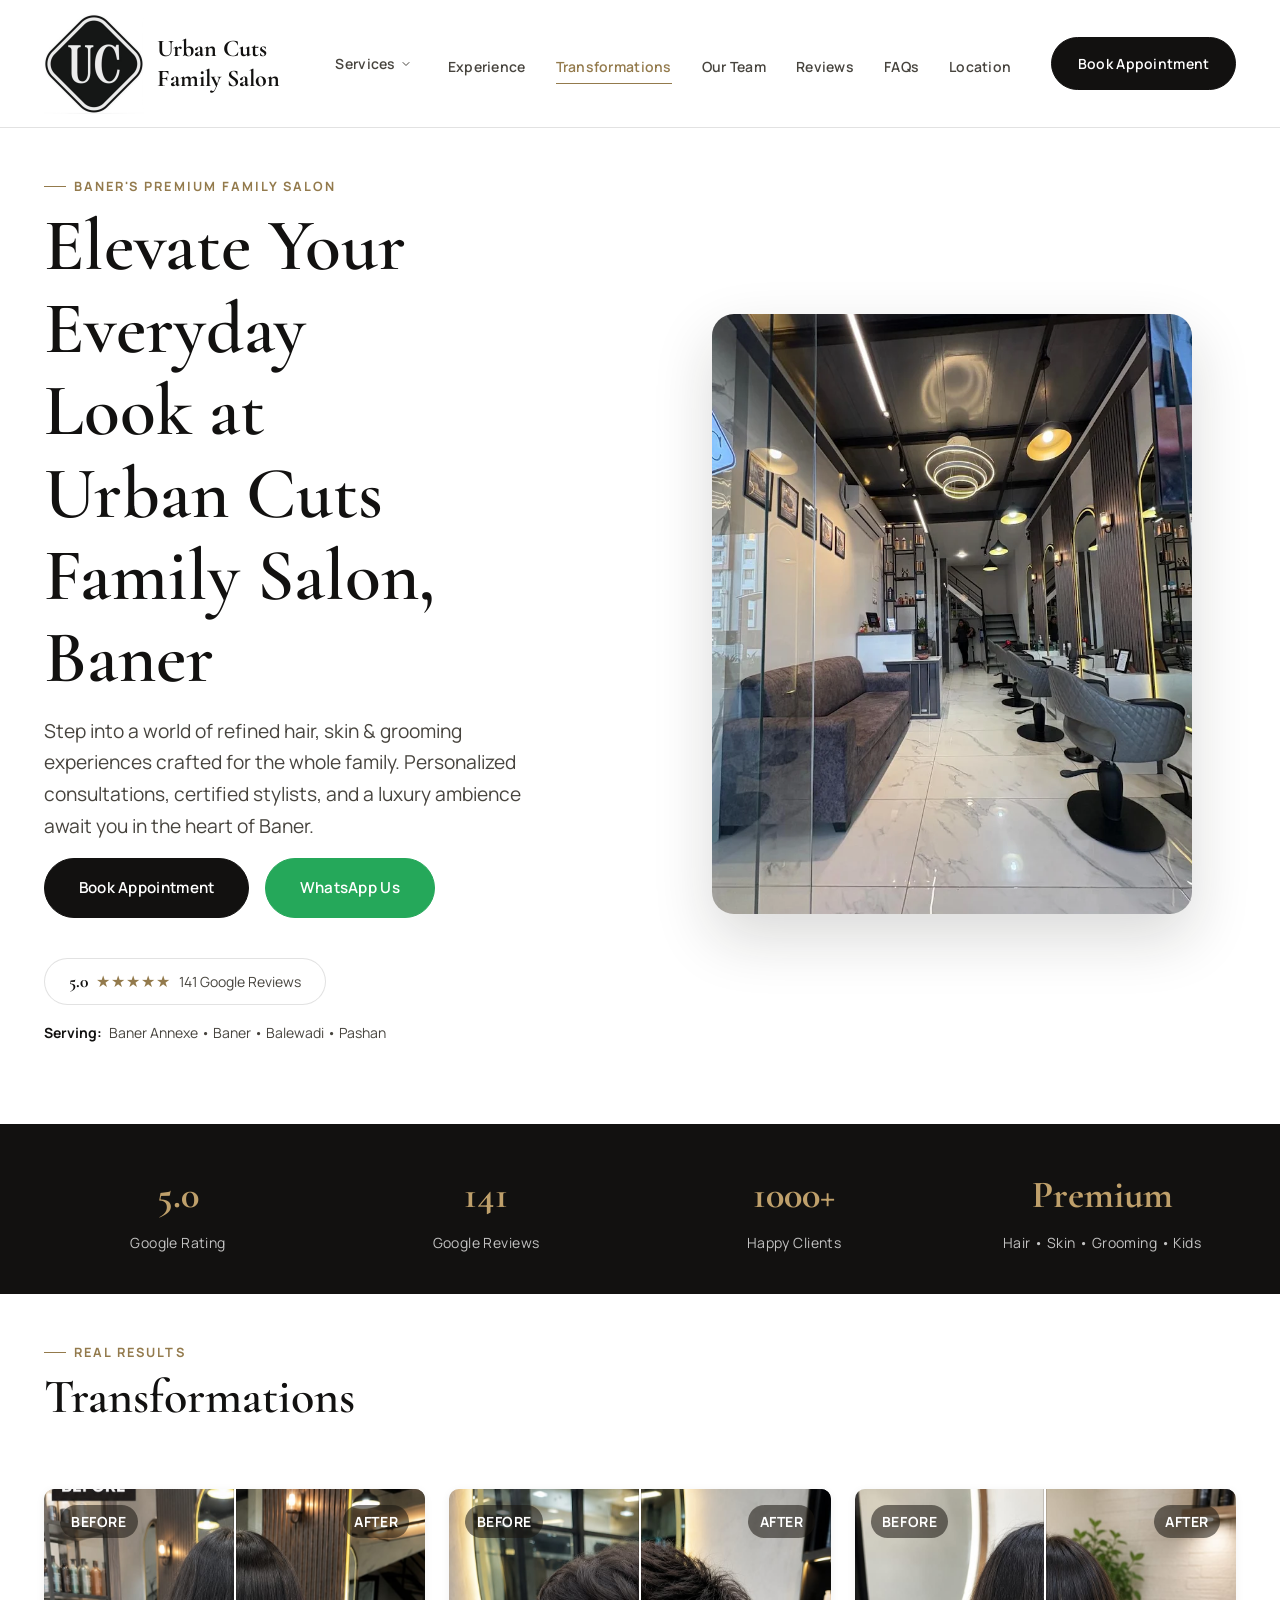
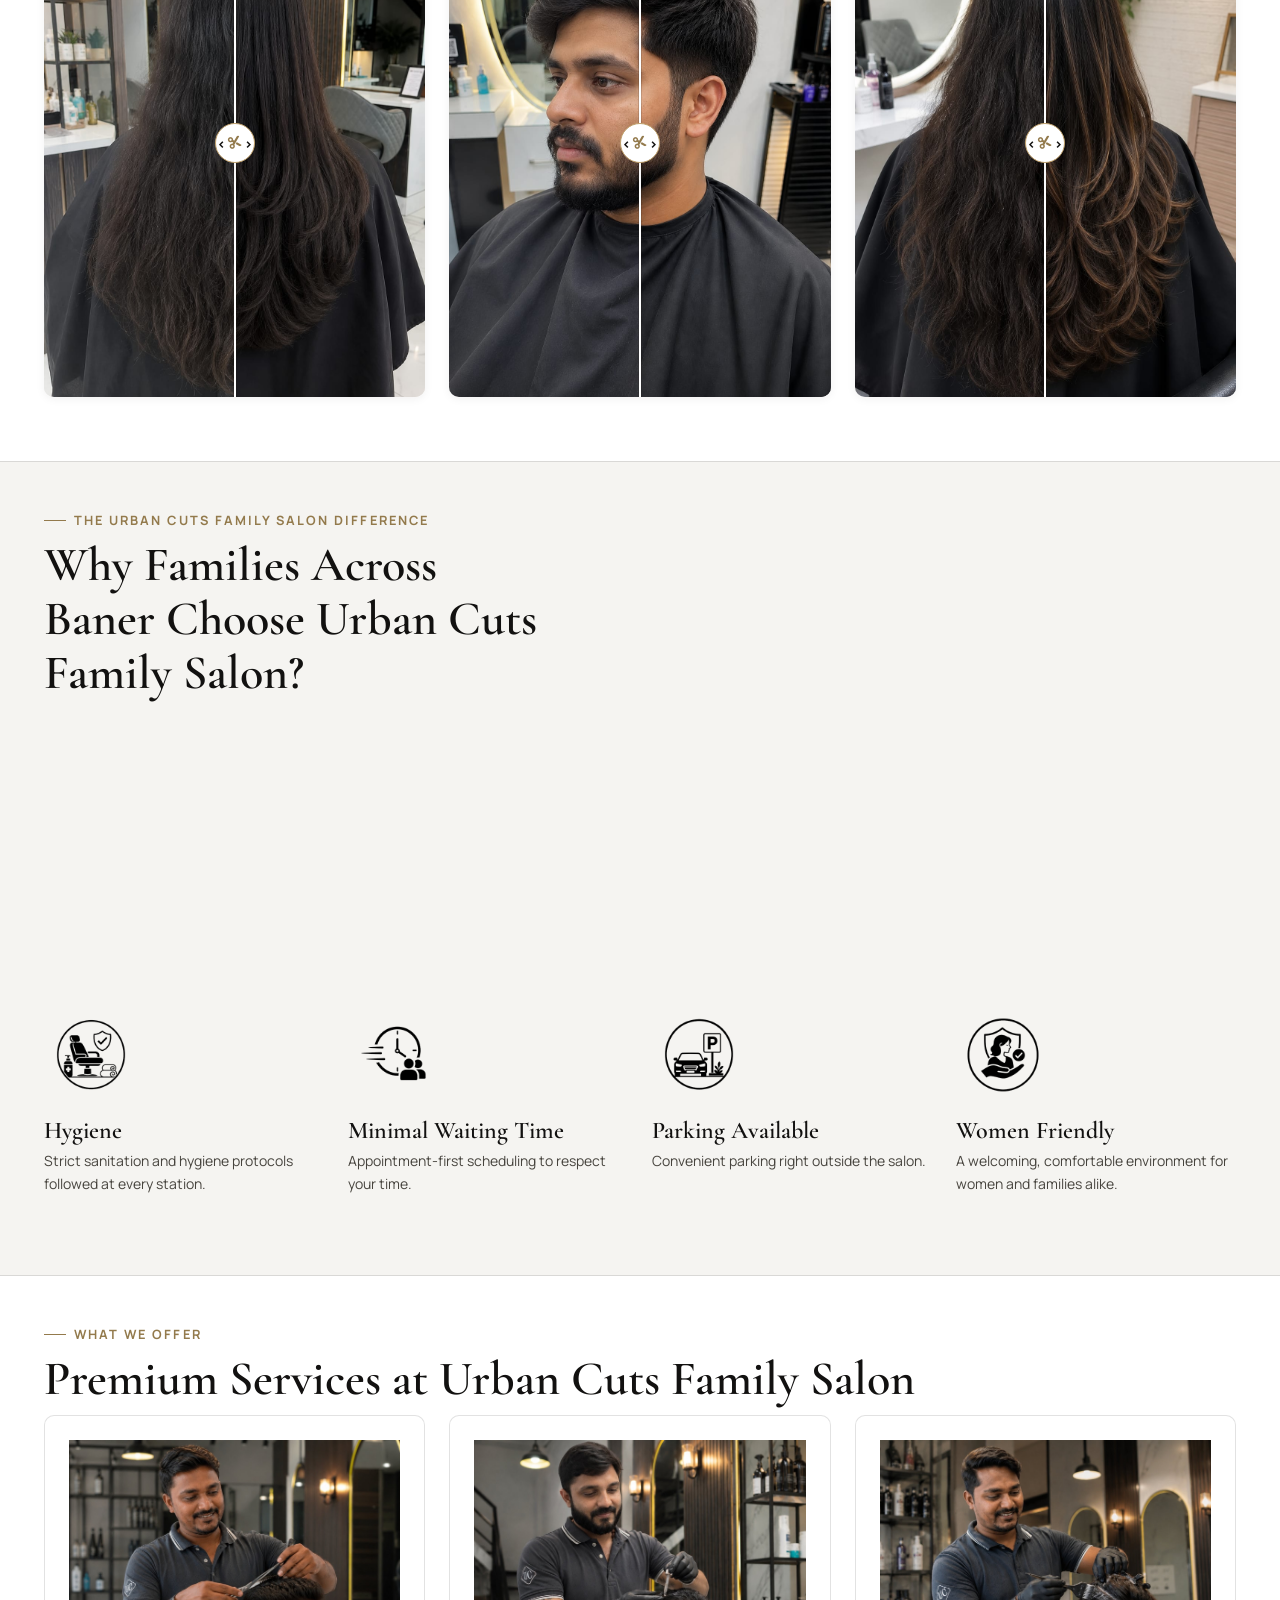
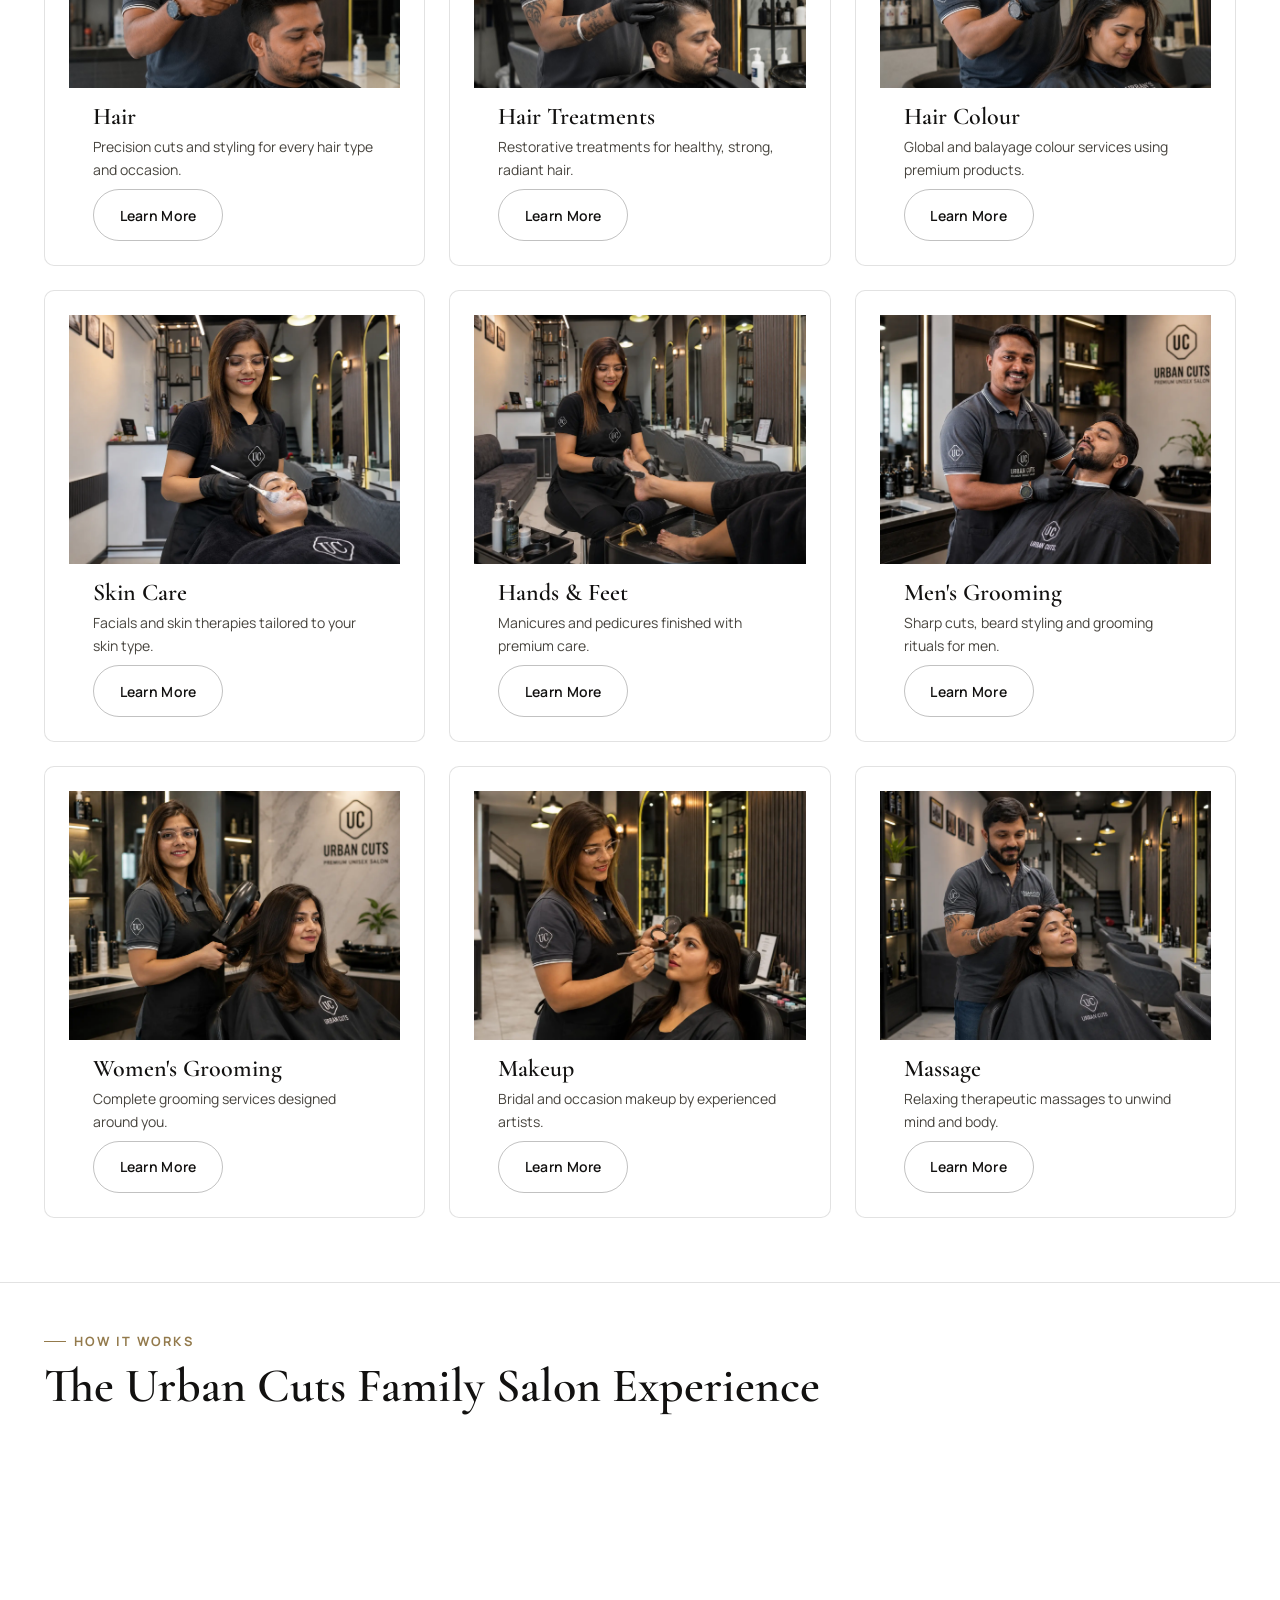
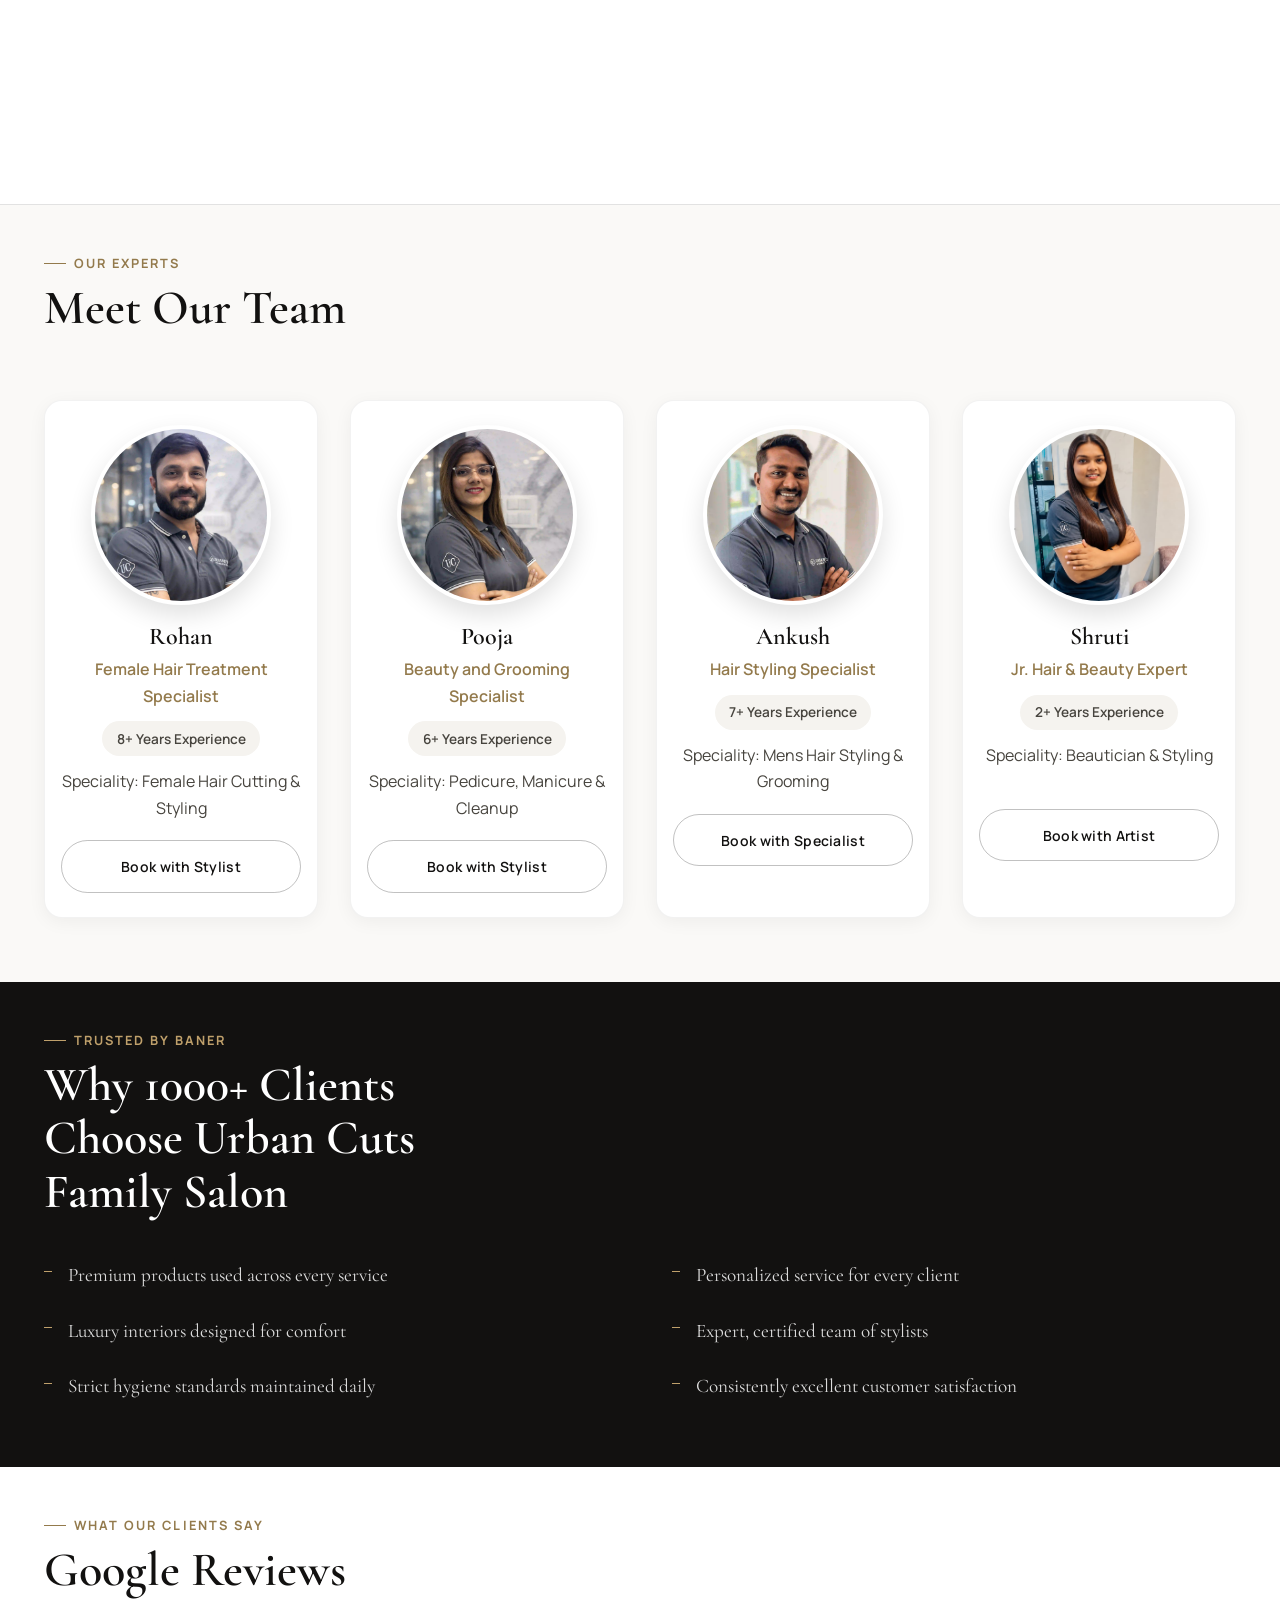
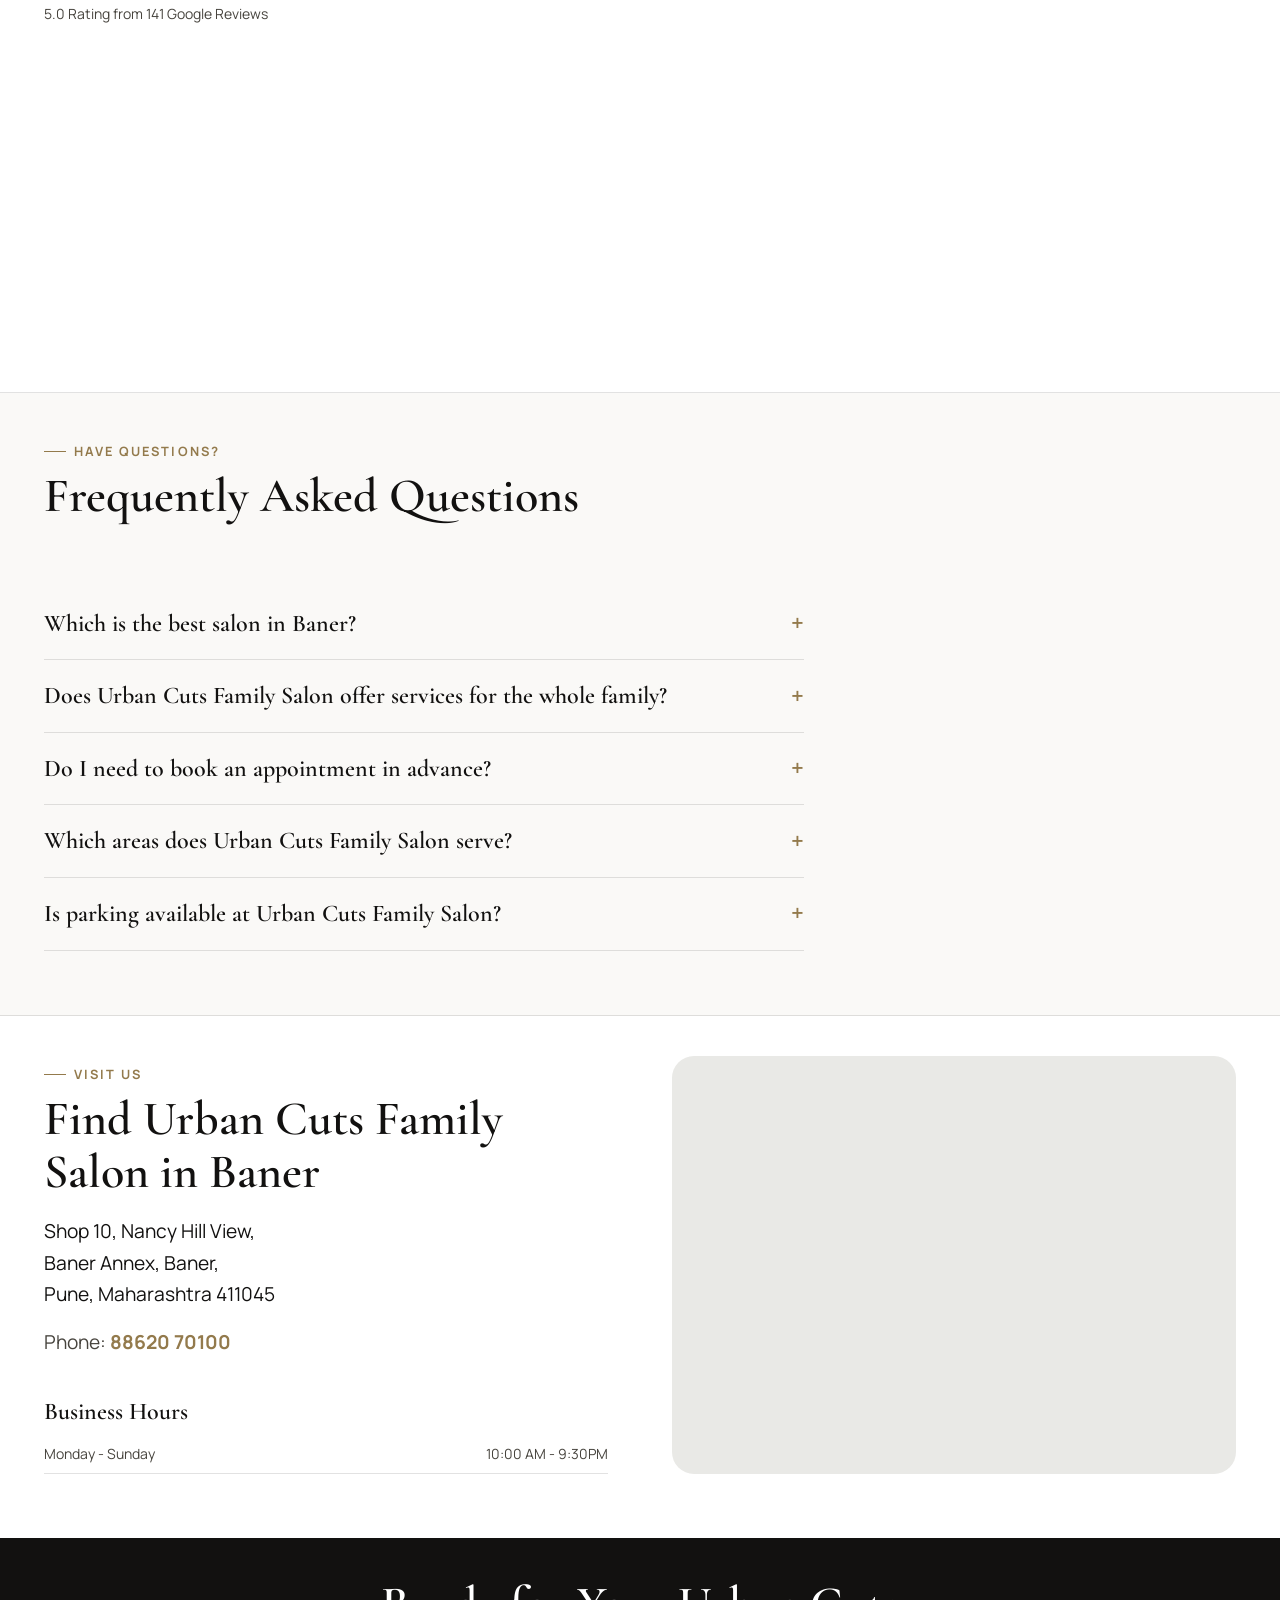
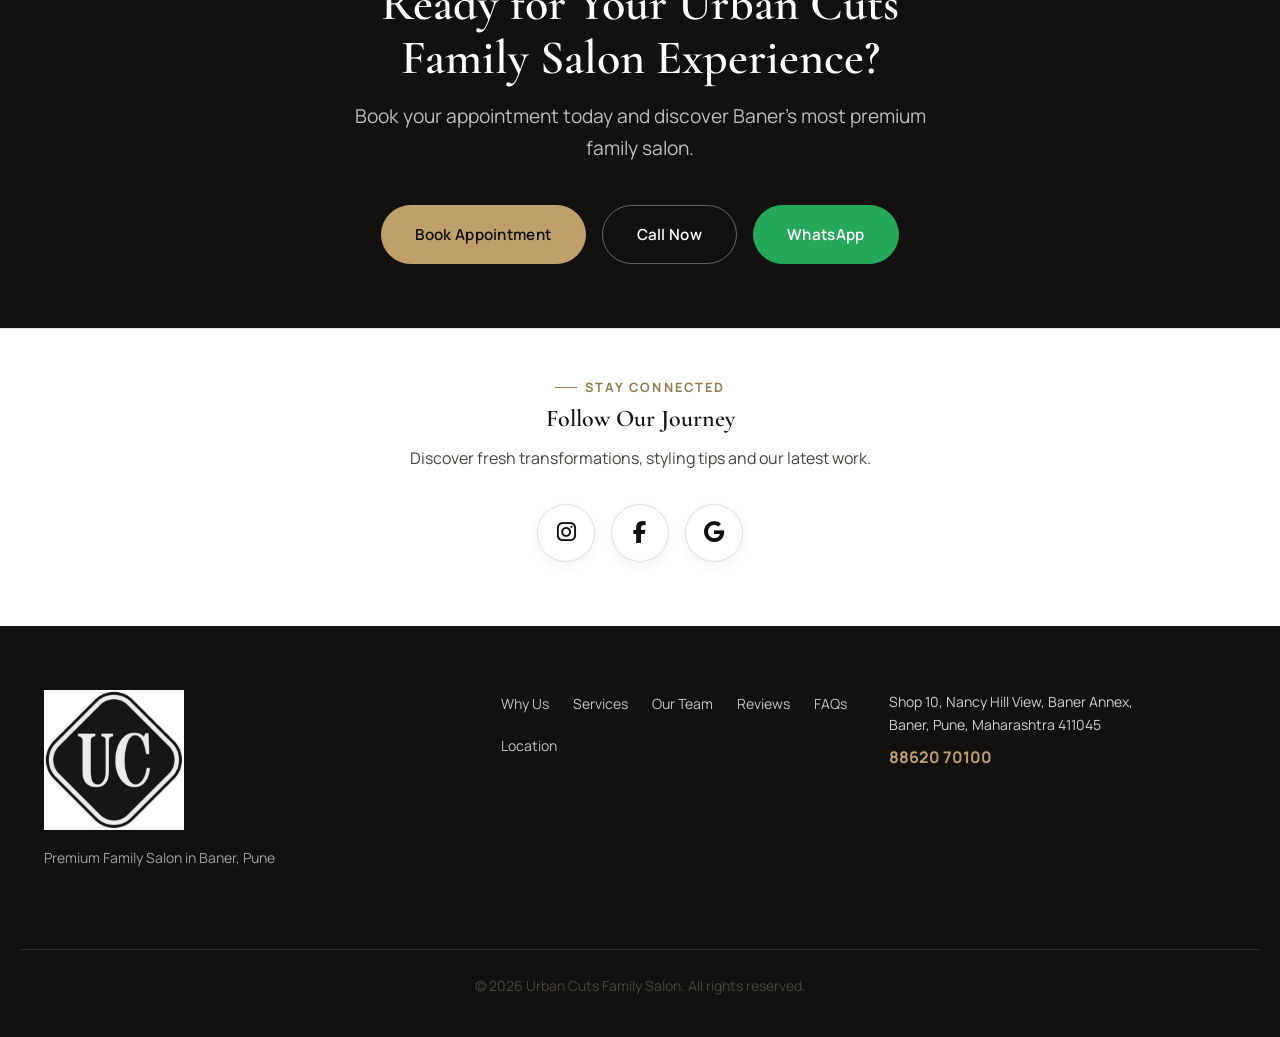
==== commit c85f1904: "Changes done as said by Rishi Sir" ====
--- a/index.html
+++ b/index.html
@@ -5,11 +5,11 @@
     <meta name="viewport" content="width=device-width, initial-scale=1.0">
 
     <!-- Primary SEO Meta -->
-    <title>Urban Cuts | Best Premium Family Salon in Baner, Pune</title>
-    <meta name="description" content="Urban Cuts is the best premium unisex family salon in Baner, Pune. Rated 5.0 with 141+ Google reviews. Book hair, skin, grooming &amp; beauty appointments today. Serving Baner, Balewadi, Pashan, Aundh, Sus &amp; Mahalunge.">
+    <title>Urban Cuts Family Salon | Best Premium Family Salon in Baner, Pune</title>
+    <meta name="description" content="Urban Cuts Family Salon is the best premium unisex family salon in Baner, Pune. Rated 5.0 with 141+ Google reviews. Book hair, skin, grooming &amp; beauty appointments today. Serving Baner,Baner Annexe, Balewadi, Pashan, Aundh, Sus &amp; Mahalunge.">
     <meta name="keywords" content="Best Salon in Baner, Premium Salon in Baner, Family Salon in Baner, Unisex Salon in Baner, Hair Salon in Baner, Beauty Salon in Baner">
     <meta name="robots" content="index, follow">
-    <meta name="author" content="Urban Cuts">
+    <meta name="author" content="Urban Cuts Family Salon">
     <link rel="canonical" href="https://www.urbancuts.example/">
 
     <!-- Favicon Placeholder -->
@@ -20,17 +20,17 @@
     href="https://cdnjs.cloudflare.com/ajax/libs/font-awesome/6.7.2/css/all.min.css">
     <!-- Open Graph Placeholders -->
     <meta property="og:type" content="business.business">
-    <meta property="og:title" content="Urban Cuts | Best Premium Family Salon in Baner, Pune">
-    <meta property="og:description" content="Rated 5.0 with 141+ Google reviews. Book your premium hair, skin &amp; grooming appointment at Urban Cuts, Baner's most trusted family salon.">
+    <meta property="og:title" content="Urban Cuts Family Salon | Best Premium Family Salon in Baner, Pune">
+    <meta property="og:description" content="Rated 5.0 with 141+ Google reviews. Book your premium hair, skin &amp; grooming appointment at Urban Cuts Family Salon, Baner's most trusted family salon.">
     <meta property="og:image" content="/assets/images/og-cover.jpg">
     <meta property="og:url" content="https://www.urbancuts.example/">
-    <meta property="og:site_name" content="Urban Cuts">
+    <meta property="og:site_name" content="Urban Cuts Family Salon">
     <meta property="og:locale" content="en_IN">
 
     <!-- Twitter Placeholders -->
     <meta name="twitter:card" content="summary_large_image">
-    <meta name="twitter:title" content="Urban Cuts | Best Premium Family Salon in Baner, Pune">
-    <meta name="twitter:description" content="Rated 5.0 with 141+ Google reviews. Book your premium hair, skin &amp; grooming appointment at Urban Cuts, Baner's most trusted family salon.">
+    <meta name="twitter:title" content="Urban Cuts Family Salon | Best Premium Family Salon in Baner, Pune">
+    <meta name="twitter:description" content="Rated 5.0 with 141+ Google reviews. Book your premium hair, skin &amp; grooming appointment at Urban Cuts Family Salon, Baner's most trusted family salon.">
     <meta name="twitter:image" content="/assets/images/twitter-cover.jpg">
 
     <!-- Fonts -->
@@ -46,7 +46,7 @@
     {
         "@context": "https://schema.org",
         "@type": "HairSalon",
-        "name": "Urban Cuts",
+        "name": "Urban Cuts Family Salon",
         "image": "/assets/images/og-cover.jpg",
         "@id": "https://www.urbancuts.example/",
         "url": "https://www.urbancuts.example/",
@@ -106,7 +106,7 @@
     <div class="preloader__content">
 
         <img src="img/Urban-Cuts-Logo.png"
-             alt="Urban Cuts"
+             alt="Urban Cuts Family Salon"
              class="preloader__logo">
 
         <div class="cut-line">
@@ -131,10 +131,10 @@
     <!-- =========================================================
          HEADER
     ========================================================== -->
-    <header class="site-header" id="top">
+    <!-- <header class="site-header" id="top">
         <div class="container header__inner">
-            <a href="index.html" class="logo" aria-label="Urban Cuts Home">
-                <img src="img/Urban-Cuts-Logo.png" alt="Urban Cuts - Premium Family Salon in Baner" width="160" height="48" loading="eager">
+            <a href="index.html" class="logo" aria-label="Urban Cuts Family Salon Home">
+                <img src="img/Urban-Cuts-Logo.png" alt="Urban Cuts Family Salon - Premium Family Salon in Baner" width="160" height="48" loading="eager">
             </a>
 
             <nav class="main-nav" aria-label="Primary navigation">
@@ -174,6 +174,55 @@
             <a href="https://urbancutsfamilysalon.setmore.com/" target="_blank" class="btn btn--primary">Book Appointment</a>
             </div>
         </div>
+    </header> -->
+
+    <header class="site-header" id="top">
+        <div class="container header__inner">
+           <a href="index.html" class="logo" aria-label="Urban Cuts Home">
+    <img src="img/Urban-Cuts-Logo.png" alt="Urban Cuts - Premium Family Salon in Baner" width="160" height="48" loading="eager">
+    <span class="logo__text"><b>Urban Cuts <br>Family Salon</b></span>
+</a>
+
+<div class="header__right">
+    <nav class="main-nav" aria-label="Primary navigation">
+        <button class="nav-toggle" type="button" aria-expanded="false" aria-controls="primary-menu" aria-label="Toggle navigation menu">
+            <span class="nav-toggle__bar"></span>
+            <span class="nav-toggle__bar"></span>
+            <span class="nav-toggle__bar"></span>
+        </button>
+        <ul id="primary-menu" class="nav-menu">
+                 <li class="nav-item nav-item--dropdown">
+    <button class="nav-dropdown-trigger" type="button" aria-expanded="false" aria-haspopup="true" aria-controls="services-dropdown">
+        Services
+        <svg class="nav-dropdown-chevron" viewBox="0 0 24 24" width="12" height="12" aria-hidden="true"><path d="M6 9l6 6 6-6" fill="none" stroke="currentColor" stroke-width="2" stroke-linecap="round" stroke-linejoin="round"/></svg>
+    </button>
+    <ul class="nav-dropdown" id="services-dropdown">
+        <li><a href="hair.html">Hair</a></li>
+        <li><a href="hair-treatments.html">Hair Treatments</a></li>
+        <li><a href="hair-colour.html">Hair Colour</a></li>
+        <li><a href="skin-care.html">Skin Care</a></li>
+        <li><a href="hands-feet.html">Hands &amp; Feet</a></li>
+        <li><a href="mens-grooming.html">Men's Grooming</a></li>
+        <li><a href="womens-grooming.html">Women's Grooming</a></li>
+        <li><a href="makeup.html">Make Up</a></li>
+        <li><a href="massage.html">Massage</a></li>
+    </ul>
+</li>
+                    <li><a href="#experience">Experience</a></li>
+                    <li><a href="#transformations">Transformations</a></li>
+                    <li><a href="#team">Our Team</a></li>
+                    <li><a href="#reviews">Reviews</a></li>
+                    <li><a href="#faqs">FAQs</a></li>
+                    <li><a href="#location">Location</a></li>
+               
+        </ul>
+    </nav>
+
+    <div class="header__cta">
+        <!-- <a href="tel:+918862070100" class="btn btn--ghost" aria-label="Call Urban Cuts">Call Now</a> -->
+        <a href="#book-appointment" class="btn btn--primary">Book Appointment</a>
+    </div>
+</div>
     </header>
 
     <main id="main-content">
@@ -185,7 +234,7 @@
             <div class="container hero__inner">
                 <div class="hero__content">
                     <p class="eyebrow">Baner's Premium Family Salon</p>
-                    <h1 id="hero-heading">Elevate Your Everyday Look at Urban Cuts, Baner</h1>
+                    <h1 id="hero-heading">Elevate Your Everyday Look at Urban Cuts Family Salon, Baner</h1>
                     <p class="hero__description">
                         Step into a world of refined hair, skin &amp; grooming experiences crafted for the whole family.
                         Personalized consultations, certified stylists, and a luxury ambience await you in the heart of Baner.
@@ -193,7 +242,7 @@
 
                     <div class="hero__actions">
                         <a href="https://urbancutsfamilysalon.setmore.com/" target="_blank" class="btn btn--primary btn--lg">Book Appointment</a>
-                        <a href="https://wa.me/918862070100" class="btn btn--whatsapp btn--lg" target="_blank" rel="noopener noreferrer" aria-label="Chat with Urban Cuts on WhatsApp">
+                        <a href="https://wa.me/918862070100" class="btn btn--whatsapp btn--lg" target="_blank" rel="noopener noreferrer" aria-label="Chat with Urban Cuts Family Salon on WhatsApp">
                             <span aria-hidden="true">WhatsApp Us</span>
                         </a>
                     </div>
@@ -206,12 +255,12 @@
 
                     <p class="hero__serving">
                         <span class="hero__serving-label">Serving:</span>
-                        Baner &bull; Balewadi &bull; Pashan
+                        Baner Annexe &bull; Baner &bull; Balewadi &bull; Pashan
                     </p>
                 </div>
 
                 <div class="hero__media">
-                    <img src="img/Urban-Cuts.webp" alt="Interior view of Urban Cuts premium salon in Baner" width="720" height="820" loading="eager">
+                    <img src="img/Urban-Cuts.webp" alt="Interior view of Urban Cuts Family Salon premium salon in Baner" width="720" height="820" loading="eager">
                 </div>
             </div>
         </section>
@@ -230,12 +279,12 @@
                     <span class="trust-metric__label">Google Reviews</span>
                 </div>
                 <div class="trust-metric">
-                    <span class="trust-metric__value">800+</span>
+                    <span class="trust-metric__value">1000+</span>
                     <span class="trust-metric__label">Happy Clients</span>
                 </div>
                 <div class="trust-metric">
                     <span class="trust-metric__value">Premium</span>
-                    <span class="trust-metric__label">Hair &bull; Skin &bull; Grooming</span>
+                    <span class="trust-metric__label">Hair &bull; Skin &bull; Grooming &bull; Kids</span>
                 </div>
             </div>
         </section>
@@ -251,8 +300,8 @@
                 <ul class="transformations__grid">
                     <li class="transformation-card" data-reveal>
                         <div class="compare-slider" data-compare-slider>
-                            <img class="compare-slider__img compare-slider__img--before" src="img/Hair-before.jpeg" alt="Before hair transformation at Urban Cuts" width="360" height="480" loading="lazy">
-                            <img class="compare-slider__img compare-slider__img--after" src="img/hair-after.jpeg" alt="After hair transformation at Urban Cuts" width="360" height="480" loading="lazy">
+                            <img class="compare-slider__img compare-slider__img--before" src="img/Hair-before.jpeg" alt="Before hair transformation at Urban Cuts Family Salon" width="360" height="480" loading="lazy">
+                            <img class="compare-slider__img compare-slider__img--after" src="img/hair-after.jpeg" alt="After hair transformation at Urban Cuts Family Salon" width="360" height="480" loading="lazy">
                             <span class="compare-slider__tag compare-slider__tag--before" aria-hidden="true">Before</span>
                             <span class="compare-slider__tag compare-slider__tag--after" aria-hidden="true">After</span>
                             <div class="compare-slider__line" aria-hidden="true">
@@ -271,8 +320,8 @@
                     </li>
                     <li class="transformation-card" data-reveal>
                         <div class="compare-slider" data-compare-slider>
-                            <img class="compare-slider__img compare-slider__img--before" src="img/men-haircut-before.jpeg" alt="Before hair colour transformation at Urban Cuts" width="360" height="480" loading="lazy">
-                            <img class="compare-slider__img compare-slider__img--after" src="img/men-haircut-after.jpeg" alt="After hair colour transformation at Urban Cuts" width="360" height="480" loading="lazy">
+                            <img class="compare-slider__img compare-slider__img--before" src="img/men-haircut-before.jpeg" alt="Before hair colour transformation at Urban Cuts Family Salon" width="360" height="480" loading="lazy">
+                            <img class="compare-slider__img compare-slider__img--after" src="img/men-haircut-after.jpeg" alt="After hair colour transformation at Urban Cuts Family Salon" width="360" height="480" loading="lazy">
                             <span class="compare-slider__tag compare-slider__tag--before" aria-hidden="true">Before</span>
                             <span class="compare-slider__tag compare-slider__tag--after" aria-hidden="true">After</span>
                             <div class="compare-slider__line" aria-hidden="true">
@@ -291,8 +340,8 @@
                     </li>
                     <li class="transformation-card" data-reveal>
                         <div class="compare-slider" data-compare-slider>
-                            <img class="compare-slider__img compare-slider__img--before" src="img/hair-color-before.jpeg" alt="Before grooming transformation at Urban Cuts" width="360" height="480" loading="lazy">
-                            <img class="compare-slider__img compare-slider__img--after" src="img/hair-color-after.jpeg" alt="After grooming transformation at Urban Cuts" width="360" height="480" loading="lazy">
+                            <img class="compare-slider__img compare-slider__img--before" src="img/hair-color-before.jpeg" alt="Before grooming transformation at Urban Cuts Family Salon" width="360" height="480" loading="lazy">
+                            <img class="compare-slider__img compare-slider__img--after" src="img/hair-color-after.jpeg" alt="After grooming transformation at Urban Cuts Family Salon" width="360" height="480" loading="lazy">
                             <span class="compare-slider__tag compare-slider__tag--before" aria-hidden="true">Before</span>
                             <span class="compare-slider__tag compare-slider__tag--after" aria-hidden="true">After</span>
                             <div class="compare-slider__line" aria-hidden="true">
@@ -315,12 +364,12 @@
         </section>
 
         <!-- =========================================================
-             WHY URBAN CUTS
+             WHY Urban Cuts Family Salon
         ========================================================== -->
         <section class="why-us" id="why-urban-cuts" aria-labelledby="why-us-heading">
             <div class="container">
-                <p class="eyebrow">The Urban Cuts Difference</p>
-                <h2 id="why-us-heading">Why Families Across Baner Choose Urban Cuts</h2>
+                <p class="eyebrow">The Urban Cuts Family Salon Difference</p>
+                <h2 id="why-us-heading">Why Families Across Baner Choose Urban Cuts Family Salon?</h2>
 
                 <ul class="why-us__grid">
                     <li class="why-us__item" data-reveal>
@@ -373,59 +422,59 @@
         <section class="services" id="services" aria-labelledby="services-heading">
             <div class="container">
                 <p class="eyebrow">What We Offer</p>
-                <h2 id="services-heading">Premium Services at Urban Cuts</h2>
+                <h2 id="services-heading">Premium Services at Urban Cuts Family Salon</h2>
 
                 <ul class="services__grid">
                     <li class="service-card" data-reveal>
-                        <img src="img/hair.jpeg" alt="Premium hair styling service at Urban Cuts" width="480" height="360" loading="lazy">
+                        <img src="img/hair.jpeg" alt="Premium hair styling service at Urban Cuts Family Salon" width="480" height="360" loading="lazy">
                         <h3>Hair</h3>
                         <p>Precision cuts and styling for every hair type and occasion.</p>
                         <a href="hair.html" class="btn btn--outline" aria-label="Learn more about Hair services">Learn More</a>
                     </li>
                     <li class="service-card" data-reveal>
-                        <img src="img/hair-treatment.jpeg" alt="Hair treatment service at Urban Cuts" width="480" height="360" loading="lazy">
+                        <img src="img/hair-treatment.jpeg" alt="Hair treatment service at Urban Cuts Family Salon" width="480" height="360" loading="lazy">
                         <h3>Hair Treatments</h3>
                         <p>Restorative treatments for healthy, strong, radiant hair.</p>
                         <a href="hair-treatments.html" class="btn btn--outline" aria-label="Learn more about Hair Treatments">Learn More</a>
                     </li>
                     <li class="service-card" data-reveal>
-                        <img src="img/hair-color.jpeg" alt="Hair colour service at Urban Cuts" width="480" height="360" loading="lazy">
+                        <img src="img/hair-color.jpeg" alt="Hair colour service at Urban Cuts Family Salon" width="480" height="360" loading="lazy">
                         <h3>Hair Colour</h3>
                         <p>Global and balayage colour services using premium products.</p>
                         <a href="hair-colour.html" class="btn btn--outline" aria-label="Learn more about Hair Colour">Learn More</a>
                     </li>
                     <li class="service-card" data-reveal>
-                        <img src="img/skin-care.webp" alt="Skin care service at Urban Cuts" width="480" height="360" loading="lazy">
+                        <img src="img/skin-care.webp" alt="Skin care service at Urban Cuts Family Salon" width="480" height="360" loading="lazy">
                         <h3>Skin Care</h3>
                         <p>Facials and skin therapies tailored to your skin type.</p>
                         <a href="skin-care.html" class="btn btn--outline" aria-label="Learn more about Skin Care">Learn More</a>
                     </li>
                     <li class="service-card" data-reveal>
-                        <img src="img/hand-and-feet.webp" alt="Hands and feet care service at Urban Cuts" width="480" height="360" loading="lazy">
+                        <img src="img/hand-and-feet.webp" alt="Hands and feet care service at Urban Cuts Family Salon" width="480" height="360" loading="lazy">
                         <h3>Hands &amp; Feet</h3>
                         <p>Manicures and pedicures finished with premium care.</p>
                         <a href="hands-feet.html" class="btn btn--outline" aria-label="Learn more about Hands and Feet services">Learn More</a>
                     </li>
                     <li class="service-card" data-reveal>
-                        <img src="img/mens-grooming.webp" alt="Men's grooming service at Urban Cuts" width="480" height="360" loading="lazy">
+                        <img src="img/mens-grooming.webp" alt="Men's grooming service at Urban Cuts Family Salon" width="480" height="360" loading="lazy">
                         <h3>Men's Grooming</h3>
                         <p>Sharp cuts, beard styling and grooming rituals for men.</p>
                         <a href="mens-grooming.html" class="btn btn--outline" aria-label="Learn more about Men's Grooming">Learn More</a>
                     </li>
                     <li class="service-card" data-reveal>
-                        <img src="img/women's-grooming.webp" alt="Women's grooming service at Urban Cuts" width="480" height="360" loading="lazy">
+                        <img src="img/women's-grooming.webp" alt="Women's grooming service at Urban Cuts Family Salon" width="480" height="360" loading="lazy">
                         <h3>Women's Grooming</h3>
                         <p>Complete grooming services designed around you.</p>
                         <a href="womens-grooming.html" class="btn btn--outline" aria-label="Learn more about Women's Grooming">Learn More</a>
                     </li>
                     <li class="service-card" data-reveal>
-                        <img src="img/Makeup.webp" alt="Makeup service at Urban Cuts" width="480" height="360" loading="lazy">
+                        <img src="img/Makeup.webp" alt="Makeup service at Urban Cuts Family Salon" width="480" height="360" loading="lazy">
                         <h3>Makeup</h3>
                         <p>Bridal and occasion makeup by experienced artists.</p>
                         <a href="makeup.html" class="btn btn--outline" aria-label="Learn more about Makeup services">Learn More</a>
                     </li>
                     <li class="service-card" data-reveal>
-                        <img src="img/head-massage.webp" alt="Massage service at Urban Cuts" width="480" height="360" loading="lazy">
+                        <img src="img/head-massage.webp" alt="Massage service at Urban Cuts Family Salon" width="480" height="360" loading="lazy">
                         <h3>Massage</h3>
                         <p>Relaxing therapeutic massages to unwind mind and body.</p>
                         <a href="massage.html" class="btn btn--outline" aria-label="Learn more about Massage services">Learn More</a>
@@ -435,12 +484,12 @@
         </section>
 
         <!-- =========================================================
-             THE URBAN CUTS EXPERIENCE
+             THE Urban Cuts Family Salon EXPERIENCE
         ========================================================== -->
         <section class="experience" id="experience" aria-labelledby="experience-heading">
             <div class="container">
                 <p class="eyebrow">How It Works</p>
-                <h2 id="experience-heading">The Urban Cuts Experience</h2>
+                <h2 id="experience-heading">The Urban Cuts Family Salon Experience</h2>
 
                 <ol class="experience__timeline">
                     <li class="experience__step" data-reveal>
@@ -488,15 +537,15 @@
 
                 <ul class="team__grid">
                     <li class="team-card" data-reveal>
-                        <img src="img/rohan-urbancuts.webp" alt="Portrait of a senior hairstylist at Urban Cuts" width="360" height="440" loading="lazy">
+                        <img src="img/rohan-urbancuts.webp" alt="Portrait of a senior hairstylist at Urban Cuts Family Salon" width="360" height="440" loading="lazy">
                         <h3>Rohan</h3>
                         <p class="team-card__designation">Female Hair Treatment Specialist</p>
                         <p class="team-card__experience">8+ Years Experience</p>
-                        <p class="team-card__speciality">Speciality: Hair Cutting &amp; Styling</p>
+                        <p class="team-card__speciality">Speciality: Female Hair Cutting &amp; Styling</p>
                         <a href="https://urbancutsfamilysalon.setmore.com/" target="_blank" class="btn btn--outline">Book with Stylist</a>
                     </li>
                     <li class="team-card" data-reveal>
-                        <img src="img/pooja-urbancuts.webp" alt="Portrait of a senior colour expert at Urban Cuts" width="360" height="440" loading="lazy">
+                        <img src="img/pooja-urbancuts.webp" alt="Portrait of a senior colour expert at Urban Cuts Family Salon" width="360" height="440" loading="lazy">
                         <h3>Pooja</h3>
                         <p class="team-card__designation">Beauty and Grooming Specialist</p>
                         <p class="team-card__experience">6+ Years Experience</p>
@@ -504,11 +553,11 @@
                         <a href="https://urbancutsfamilysalon.setmore.com/" target="_blank" class="btn btn--outline">Book with Stylist</a>
                     </li>
                     <li class="team-card" data-reveal>
-                        <img src="img/ankush-urbancuts.webp" alt="Portrait of a skin care specialist at Urban Cuts" width="360" height="440" loading="lazy">
+                        <img src="img/ankush-urbancuts.webp" alt="Portrait of a skin care specialist at Urban Cuts Family Salon" width="360" height="440" loading="lazy">
                         <h3>Ankush</h3>
                         <p class="team-card__designation">Hair Styling Specialist</p>
-                        <p class="team-card__experience">5+ Years Experience</p>
-                        <p class="team-card__speciality">Speciality: Beard &amp; Grooming Rituals</p>
+                        <p class="team-card__experience">7+ Years Experience</p>
+                        <p class="team-card__speciality">Speciality: Mens Hair Styling &amp; Grooming</p>
                         <a href="https://urbancutsfamilysalon.setmore.com/" target="_blank" class="btn btn--outline">Book with Specialist</a>
                     </li>
                     <!-- <li class="team-card" data-reveal>
@@ -520,11 +569,11 @@
                         <a href="https://urbancutsfamilysalon.setmore.com/" target="_blank" class="btn btn--outline">Book with Specialist</a>
                     </li> -->
                     <li class="team-card" data-reveal>
-                        <img src="img/shruti.jpg" alt="Portrait of a makeup artist at Urban Cuts" width="360" height="440" loading="lazy">
+                        <img src="img/shruti.jpg" alt="Portrait of a makeup artist at Urban Cuts Family Salon" width="360" height="440" loading="lazy">
                         <h3>Shruti</h3>
                         <p class="team-card__designation">Jr. Hair & Beauty Expert</p>
-                        <p class="team-card__experience">6+ Years Experience</p>
-                        <p class="team-card__speciality">Speciality: Bridal &amp; Occasion Makeup</p>
+                        <p class="team-card__experience">2+ Years Experience</p>
+                        <p class="team-card__speciality">Speciality: Beautician &amp; Styling</p>
                         <a href="https://urbancutsfamilysalon.setmore.com/" target="_blank" class="btn btn--outline">Book with Artist</a>
                     </li>
                 </ul>
@@ -532,12 +581,12 @@
         </section>
 
         <!-- =========================================================
-             WHY 800+ CLIENTS CHOOSE URBAN CUTS
+             WHY 1000+ CLIENTS CHOOSE Urban Cuts Family Salon
         ========================================================== -->
         <section class="choose-us" aria-labelledby="choose-us-heading">
             <div class="container">
                 <p class="eyebrow">Trusted By Baner</p>
-                <h2 id="choose-us-heading">Why 800+ Clients Choose Urban Cuts</h2>
+                <h2 id="choose-us-heading">Why 1000+ Clients Choose Urban Cuts Family Salon</h2>
 
                 <ul class="choose-us__list">
                     <li>Premium products used across every service</li>
@@ -592,22 +641,22 @@
                 <div class="faq-list">
                     <details class="faq-item">
                         <summary>Which is the best salon in Baner?</summary>
-                        <p>Urban Cuts is rated 5.0 with 141+ Google reviews, making it one of the most trusted premium family salons in Baner.</p>
+                        <p>Urban Cuts Family Salon is rated 5.0 with 141+ Google reviews, making it one of the most trusted premium family salons in Baner.</p>
                     </details>
                     <details class="faq-item">
-                        <summary>Does Urban Cuts offer services for the whole family?</summary>
-                        <p>Yes, Urban Cuts is a unisex family salon offering hair, skin, grooming and beauty services for men, women and families.</p>
+                        <summary>Does Urban Cuts Family Salon offer services for the whole family?</summary>
+                        <p>Yes, Urban Cuts Family Salon is a unisex family salon offering hair, skin, grooming and beauty services for men, women and families.</p>
                     </details>
                     <details class="faq-item">
                         <summary>Do I need to book an appointment in advance?</summary>
                         <p>We recommend booking in advance to minimize waiting time, though walk-ins are welcome subject to availability.</p>
                     </details>
                     <details class="faq-item">
-                        <summary>Which areas does Urban Cuts serve?</summary>
+                        <summary>Which areas does Urban Cuts Family Salon serve?</summary>
                         <p>We proudly serve clients from Baner, Balewadi, Pashan, Aundh, Sus and Mahalunge.</p>
                     </details>
                     <details class="faq-item">
-                        <summary>Is parking available at Urban Cuts?</summary>
+                        <summary>Is parking available at Urban Cuts Family Salon?</summary>
                         <p>Yes, convenient parking is available right outside the salon.</p>
                     </details>
                 </div>
@@ -621,7 +670,7 @@
             <div class="container location__inner">
                 <div class="location__details">
                     <p class="eyebrow">Visit Us</p>
-                    <h2 id="location-heading">Find Urban Cuts in Baner</h2>
+                    <h2 id="location-heading">Find Urban Cuts Family Salon in Baner</h2>
 
                     <address class="location__address">
                         Shop 10, Nancy Hill View,<br>
@@ -643,11 +692,11 @@
 
                 <div class="location__map">
                     <iframe
-                        title="Urban Cuts location map"
+                        title="Urban Cuts Family Salon location map"
                         src="https://www.google.com/maps/embed?pb=!1m18!1m12!1m3!1d3782.4882949829853!2d73.7674773!3d18.552011999999994!2m3!1f0!2f0!3f0!3m2!1i1024!2i768!4f13.1!3m3!1m2!1s0x3bc2bf5d07a2a159%3A0x9fe0096a43a8aaac!2sURBAN%20CUTS!5e0!3m2!1sen!2sin!4v1784810173230!5m2!1sen!2sin"
                         loading="lazy"
                         referrerpolicy="no-referrer-when-downgrade"
-                        aria-label="Google Map showing Urban Cuts location in Baner, Pune">
+                        aria-label="Google Map showing Urban Cuts Family Salon location in Baner, Pune">
                     </iframe>
                 </div>
             </div>
@@ -658,13 +707,13 @@
         ========================================================== -->
         <section class="final-cta" id="book-appointment" aria-labelledby="final-cta-heading">
             <div class="container final-cta__inner">
-                <h2 id="final-cta-heading">Ready for Your Urban Cuts Experience?</h2>
+                <h2 id="final-cta-heading">Ready for Your Urban Cuts Family Salon Experience?</h2>
                 <p>Book your appointment today and discover Baner's most premium family salon.</p>
 
                 <div class="final-cta__actions">
                     <a href="https://urbancutsfamilysalon.setmore.com/" target="_blank" class="btn btn--primary btn--lg">Book Appointment</a>
-                    <a href="tel:+918862070100" class="btn btn--ghost btn--lg" aria-label="Call Urban Cuts">Call Now</a>
-                    <a href="https://wa.me/918862070100" class="btn btn--whatsapp btn--lg" target="_blank" rel="noopener noreferrer" aria-label="Chat with Urban Cuts on WhatsApp">WhatsApp</a>
+                    <a href="tel:+918862070100" class="btn btn--ghost btn--lg" aria-label="Call Urban Cuts Family Salon">Call Now</a>
+                    <a href="https://wa.me/918862070100" class="btn btn--whatsapp btn--lg" target="_blank" rel="noopener noreferrer" aria-label="Chat with Urban Cuts Family Salon on WhatsApp">WhatsApp</a>
                 </div>
             </div>
         </section>
@@ -722,7 +771,7 @@
     <footer class="site-footer">
         <div class="container footer__inner">
             <div class="footer__brand">
-                <img src="img/Urban-Cuts-Logo.png" alt="Urban Cuts logo" width="140" height="42" loading="lazy">
+                <img src="img/Urban-Cuts-Logo.png" alt="Urban Cuts Family Salon logo" width="140" height="42" loading="lazy">
                 <p>Premium Family Salon in Baner, Pune</p>
             </div>
 
@@ -747,7 +796,7 @@
         </div>
 
         <div class="container footer__bottom">
-            <p>&copy; <span id="year">2026</span> Urban Cuts. All rights reserved.</p>
+            <p>&copy; <span id="year">2026</span> Urban Cuts Family Salon. All rights reserved.</p>
         </div>
     </footer>
 
--- a/styles.css
+++ b/styles.css
@@ -1,5 +1,5 @@
 /* =========================================================
-   URBAN CUTS — STYLE SHEET
+   Urban Cuts Family Salon — STYLE SHEET
    Premium family salon · Baner, Pune
    Palette: Ink Black / White, with Champagne Gold as a thin
    accent and a single soft-ivory tint used sparingly for
@@ -338,22 +338,28 @@
 }
 
 .logo {
+    display: flex;
+    align-items: center;
+    gap: var(--space-2xs);
     flex-shrink: 1;
     min-width: 0;
 }
-
-.logo img {
-    background: none;
-    width: 120px;
-    height: auto;
-}
-
-@media (min-width: 480px) {
-    .logo img {
-        width: 90px;
-    }
-}
-
+.logo img { background: none; width: 70px; height: auto; flex-shrink: 0; }
+@media (min-width: 480px) { .logo img { width: 100px; } }
+
+.logo__text {
+    font-family: var(--font-display);
+    font-weight: 900;
+    font-size: 1.5rem;
+    color: var(--color-ink);
+    white-space: nowrap;
+    overflow: hidden;
+    text-overflow: ellipsis;
+    min-width: 0;
+    padding-left: 5px;
+    line-height: 30px;
+}
+@media (min-width: 900px) { .logo__text { font-size: 1.5rem; } }
 .nav-toggle {
     flex-shrink: 0;
 }
@@ -452,10 +458,16 @@
     transform: translateY(-7px) rotate(-45deg);
 }
 
-.header__cta {
+.header__right {
     display: flex;
     align-items: center;
-    gap: var(--space-2xs);
+    gap: var(--space-lg);
+}
+
+.header__cta { display: flex; align-items: center; gap: var(--space-2xs); flex-shrink: 0; }
+
+@media (max-width: 899px) {
+    .header__cta { display: none; }
 }
 
 .header__cta .btn--ghost {
@@ -674,7 +686,7 @@
 }
 
 /* -----------------------------------------
-   8. WHY URBAN CUTS
+   8. WHY Urban Cuts Family Salon
 ----------------------------------------- */
 .why-us {
             padding-top: 2.5rem;
@@ -1177,7 +1189,7 @@
 
 } */
 /* -----------------------------------------
-   13. WHY 800+ CLIENTS CHOOSE US
+   13. WHY 1000+ CLIENTS CHOOSE US
 ----------------------------------------- */
 .choose-us {
             padding-top: 2.5rem;
@@ -1972,7 +1984,7 @@
     }
 
     .nav-dropdown.nav-dropdown--open {
-    max-height: 800px;
+    max-height: 1000px;
     overflow-y: auto;
     -webkit-overflow-scrolling: touch;
     }
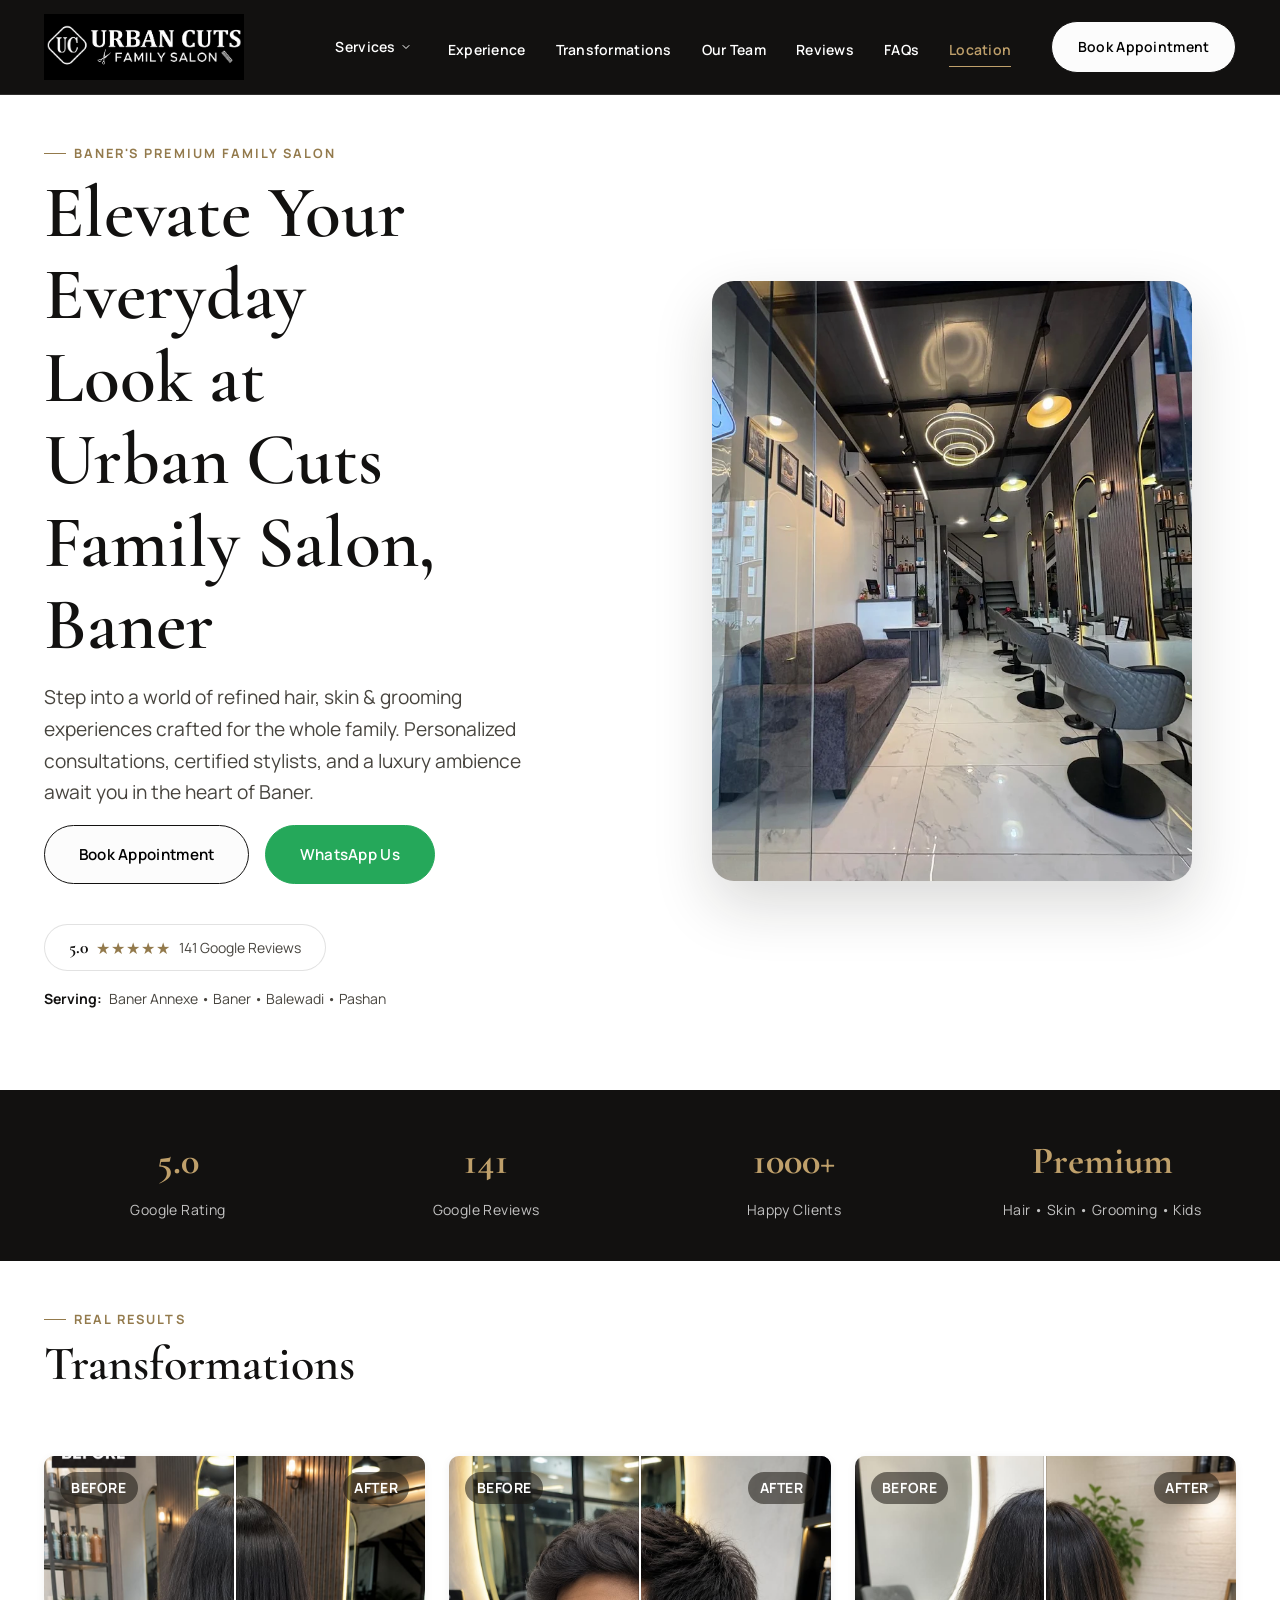
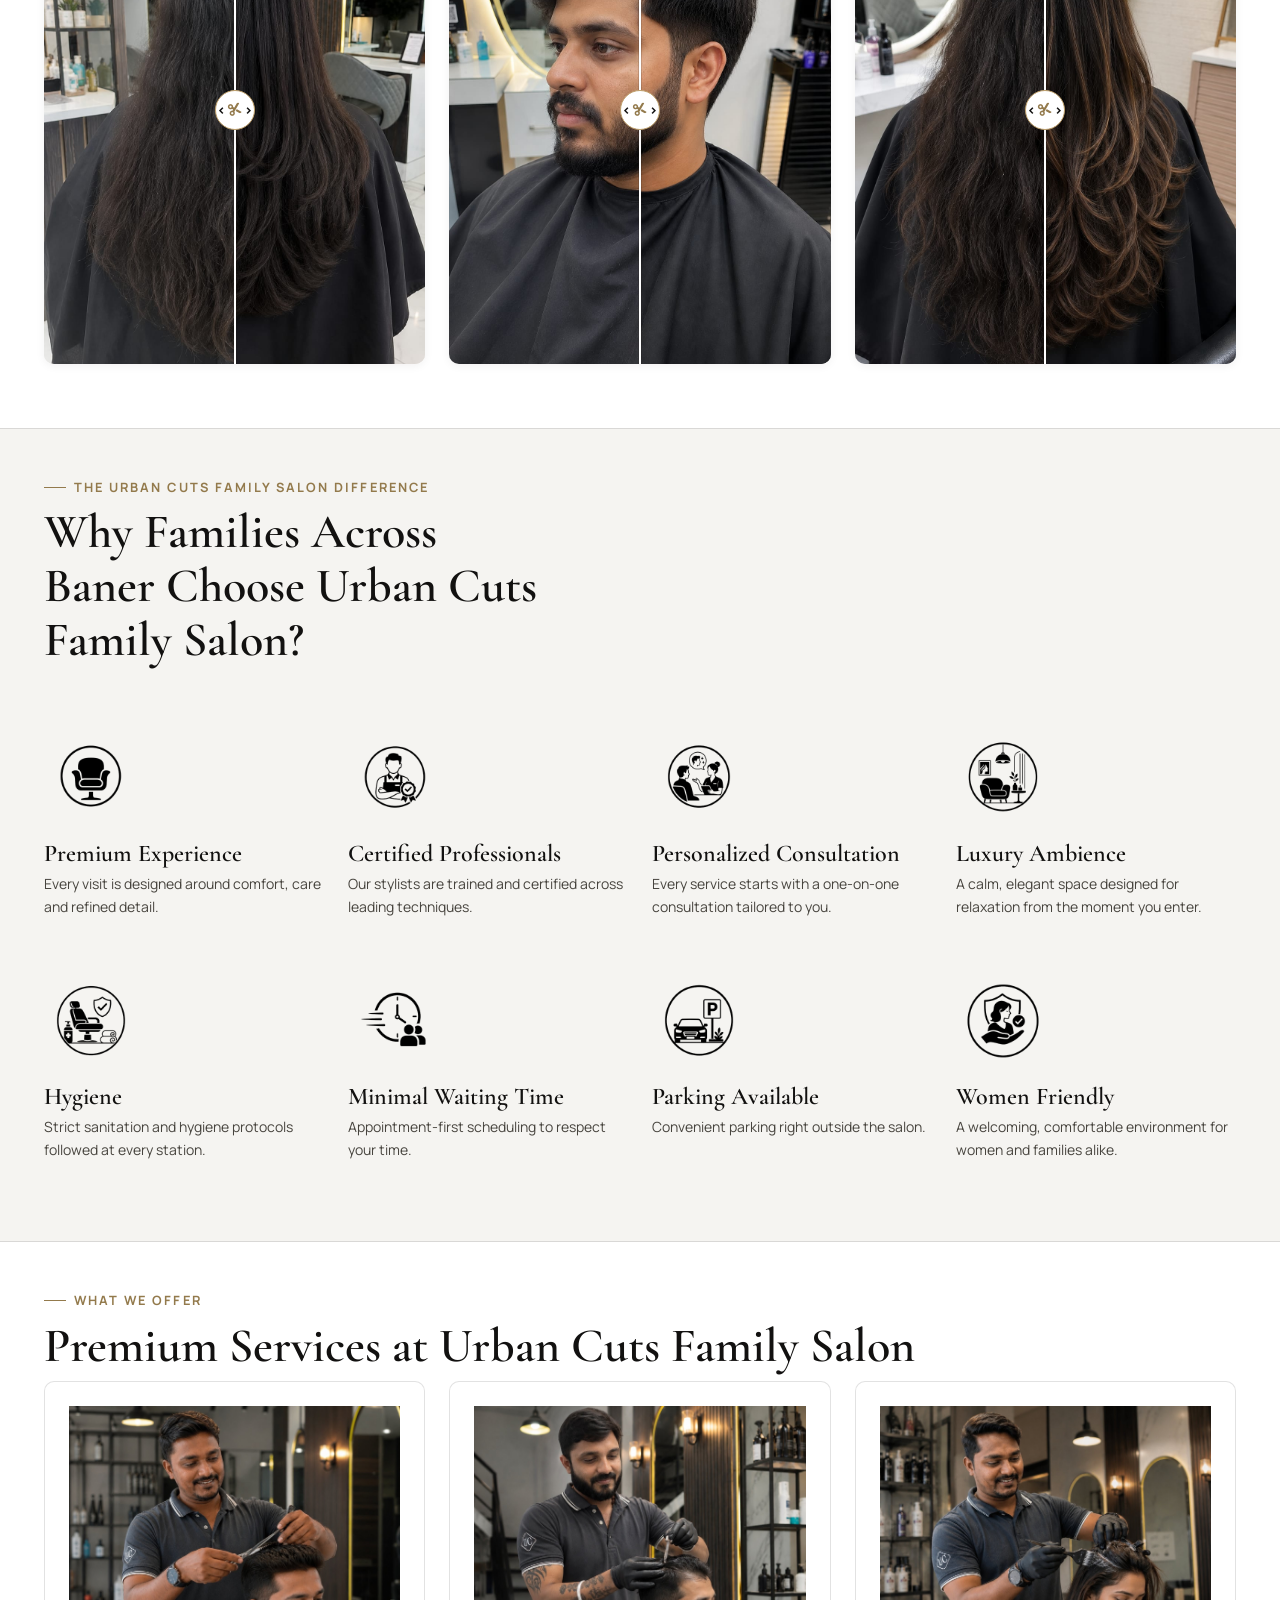
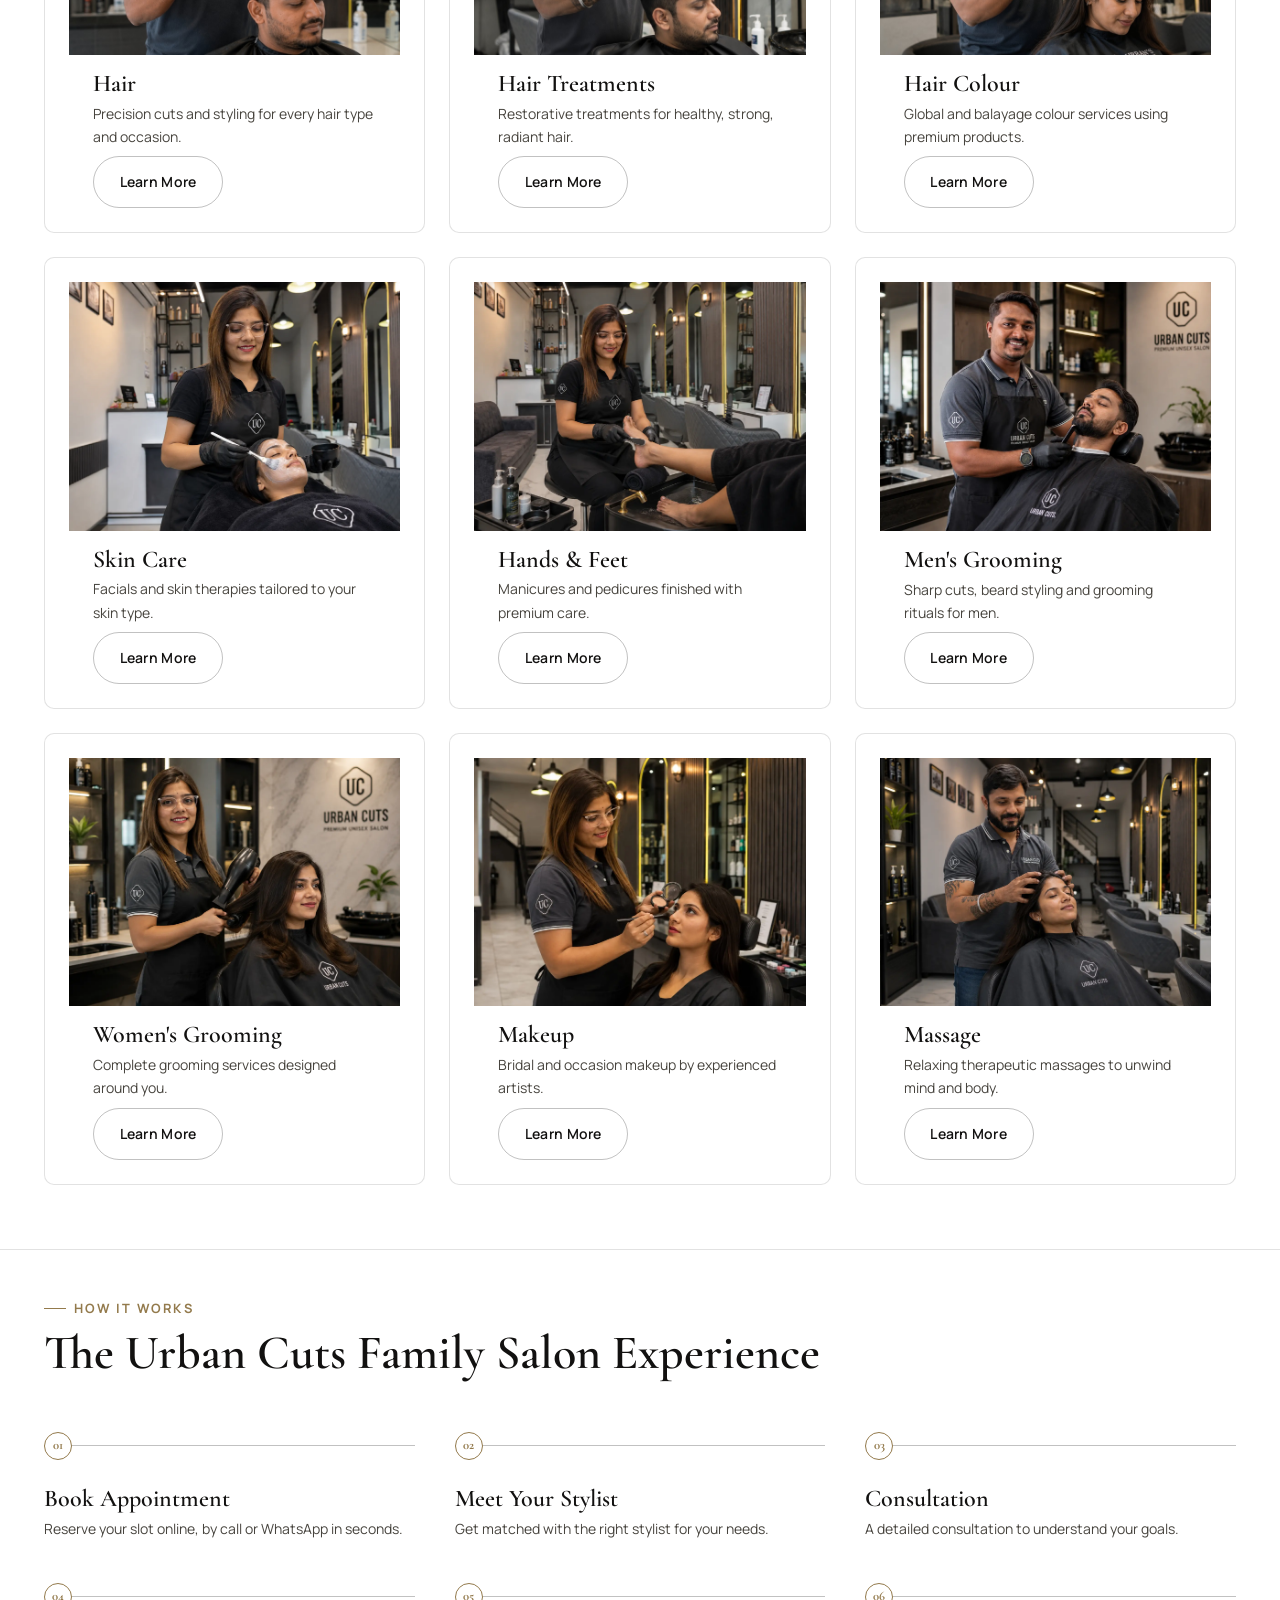
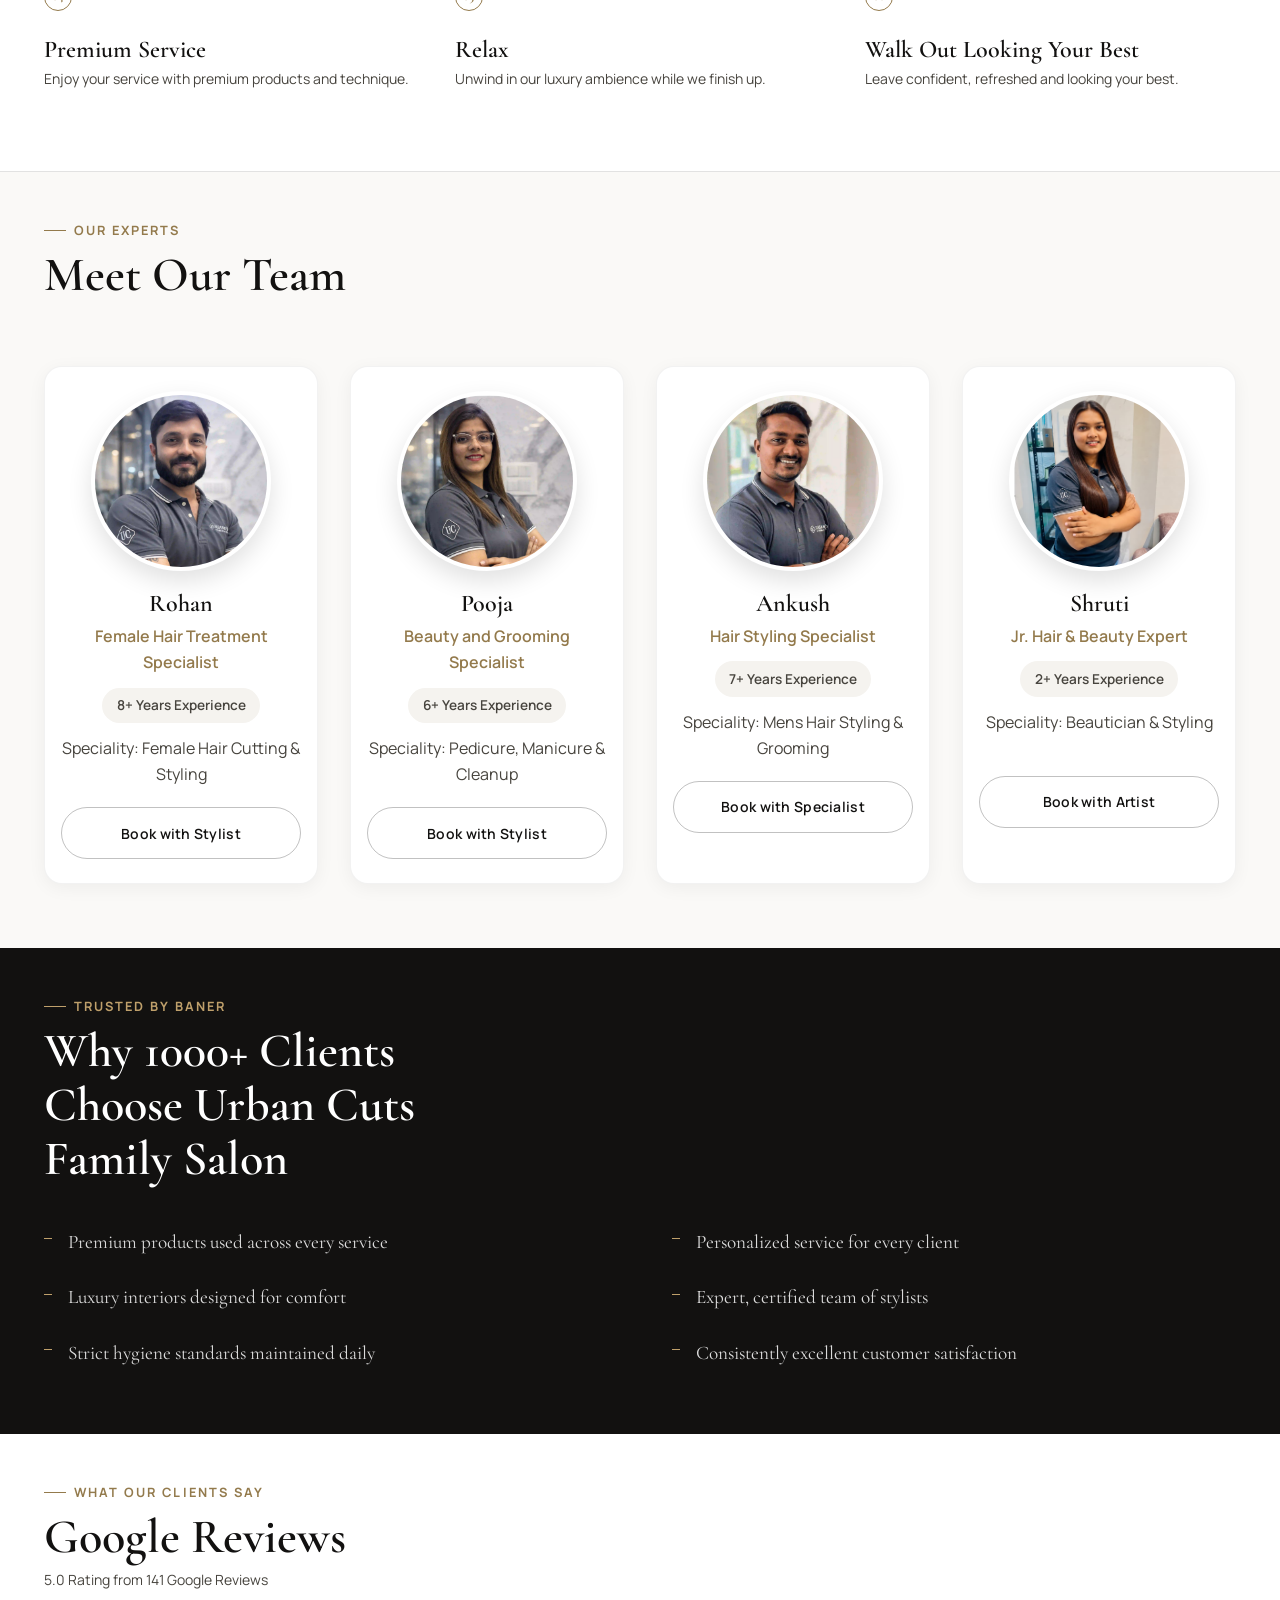
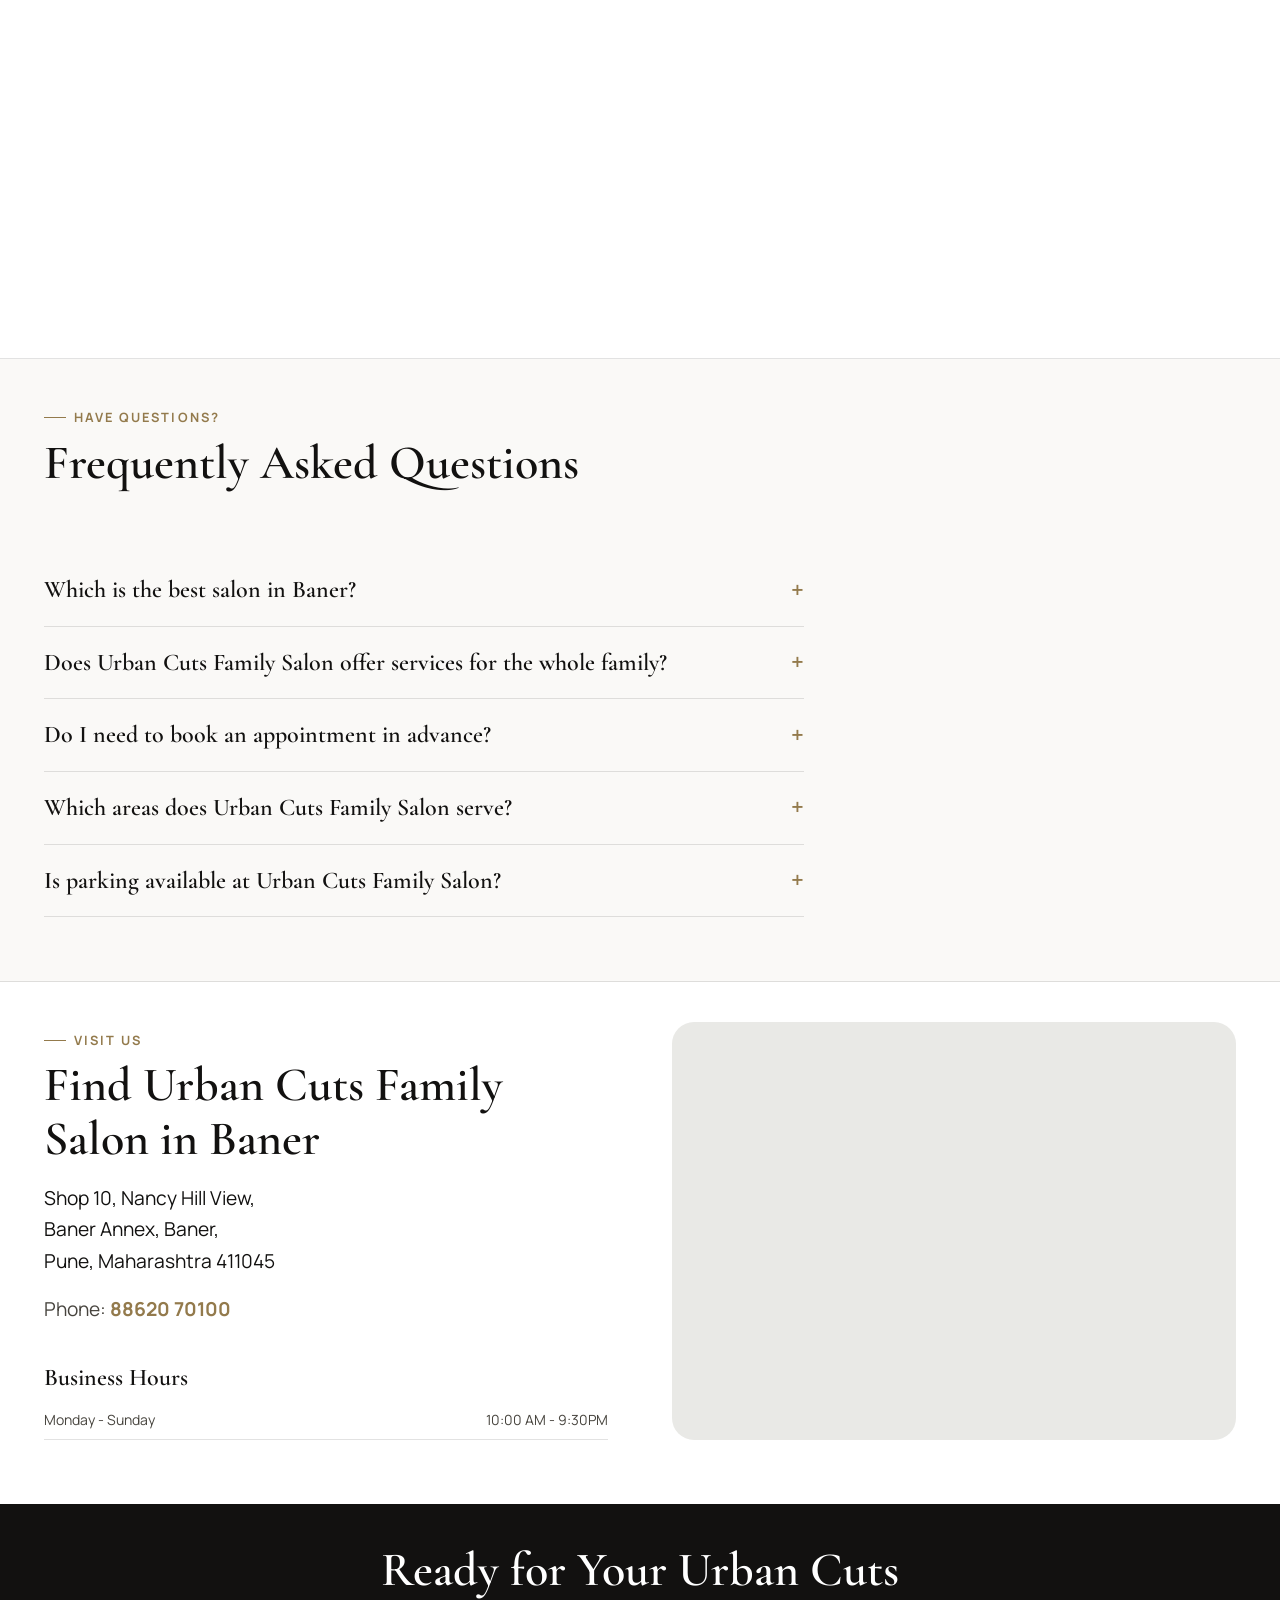
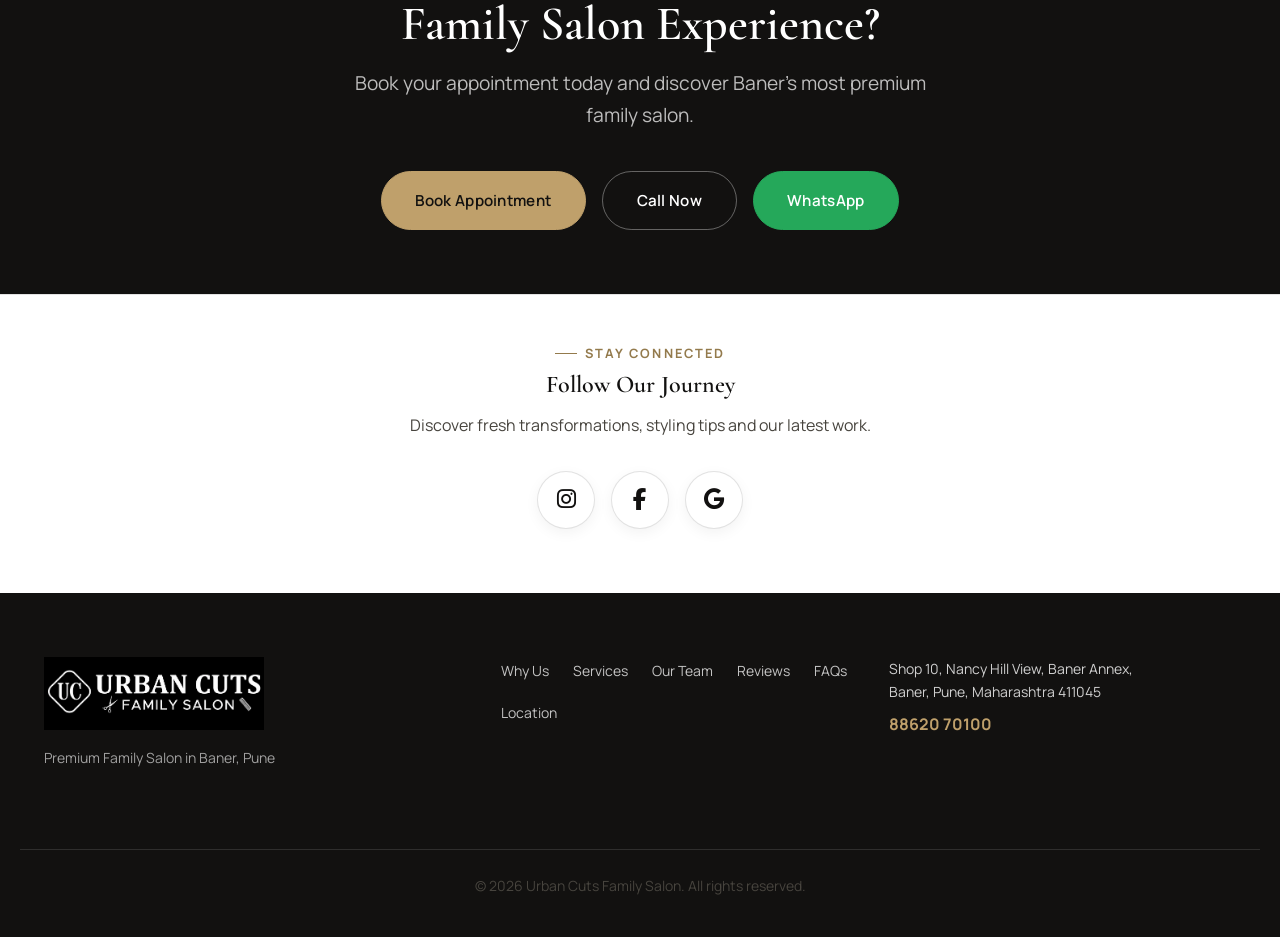
==== commit ee3c1b42: "Added new Logo" ====
--- a/index.html
+++ b/index.html
@@ -105,7 +105,7 @@
 
     <div class="preloader__content">
 
-        <img src="img/Urban-Cuts-Logo.png"
+        <img src="img/Urban-Cuts-Logo.webp"
              alt="Urban Cuts Family Salon"
              class="preloader__logo">
 
@@ -134,7 +134,7 @@
     <!-- <header class="site-header" id="top">
         <div class="container header__inner">
             <a href="index.html" class="logo" aria-label="Urban Cuts Family Salon Home">
-                <img src="img/Urban-Cuts-Logo.png" alt="Urban Cuts Family Salon - Premium Family Salon in Baner" width="160" height="48" loading="eager">
+                <img src="img/Urban-Cuts-Logo.webp" alt="Urban Cuts Family Salon - Premium Family Salon in Baner" width="220" height="82" loading="eager">
             </a>
 
             <nav class="main-nav" aria-label="Primary navigation">
@@ -179,8 +179,8 @@
     <header class="site-header" id="top">
         <div class="container header__inner">
            <a href="index.html" class="logo" aria-label="Urban Cuts Home">
-    <img src="img/Urban-Cuts-Logo.png" alt="Urban Cuts - Premium Family Salon in Baner" width="160" height="48" loading="eager">
-    <span class="logo__text"><b>Urban Cuts <br>Family Salon</b></span>
+    <img src="img/Urban-Cuts-Logo.webp" alt="Urban Cuts - Premium Family Salon in Baner" width="160" height="48" loading="eager">
+    <!-- <span class="logo__text"><b>Urban Cuts <br>Family Salon</b></span> -->
 </a>
 
 <div class="header__right">
@@ -771,7 +771,7 @@
     <footer class="site-footer">
         <div class="container footer__inner">
             <div class="footer__brand">
-                <img src="img/Urban-Cuts-Logo.png" alt="Urban Cuts Family Salon logo" width="140" height="42" loading="lazy">
+                <img src="img/Urban-Cuts-Logo.webp" alt="Urban Cuts Family Salon logo" width="220" height="82" loading="lazy">
                 <p>Premium Family Salon in Baner, Pune</p>
             </div>
 
--- a/styles.css
+++ b/styles.css
@@ -268,8 +268,8 @@
 }
 
 .btn--primary {
-    background-color: var(--color-ink);
-    color: var(--color-surface);
+    background-color: #fcfcfc;
+    color: #000000;
     border-color: var(--color-ink);
 }
 
@@ -318,9 +318,9 @@
     position: sticky;
     top: 0;
     z-index: 100;
-    background-color: rgba(255, 255, 255, 0.92);
+    background-color: var(--color-ink);
     backdrop-filter: blur(10px);
-    border-bottom: 1px solid var(--color-line);
+    border-bottom: 1px solid rgba(255, 255, 255, 0.12);
     box-shadow: none;
     transition: box-shadow var(--transition-fast);
 }
@@ -344,8 +344,8 @@
     flex-shrink: 1;
     min-width: 0;
 }
-.logo img { background: none; width: 70px; height: auto; flex-shrink: 0; }
-@media (min-width: 480px) { .logo img { width: 100px; } }
+.logo img { background: none; width: 170px; height: auto; flex-shrink: 0; }
+@media (min-width: 480px) { .logo img { width: 200px; } }
 
 .logo__text {
     font-family: var(--font-display);
@@ -395,7 +395,7 @@
     font-size: var(--fs-small);
     font-weight: 600;
     letter-spacing: 0.02em;
-    color: var(--color-ink-soft);
+    color: #000000;
     position: relative;
     padding-block: var(--space-3xs);
     transition: color var(--transition-fast);
@@ -414,9 +414,9 @@
     transition: transform var(--transition-fast);
 }
 
-.nav-menu a:hover {
+/* .nav-menu a:hover {
     color: var(--color-ink);
-}
+} */
 
 .nav-menu a:hover::after {
     transform: scaleX(1);
@@ -440,7 +440,7 @@
 .nav-toggle__bar {
     width: 22px;
     height: 2px;
-    background-color: var(--color-ink);
+    background-color: var(--color-surface);
     border-radius: 2px;
     transition: transform var(--transition-fast), opacity var(--transition-fast);
     transform-origin: center;
@@ -1900,14 +1900,14 @@
     font-size: var(--fs-small);
     font-weight: 600;
     letter-spacing: 0.02em;
-    color: var(--color-ink-soft);
+    color: #fcfcfc;
     background: none;
     border: 0;
     cursor: pointer;
     padding-block: var(--space-3xs);
     transition: color var(--transition-fast);
 }
-.nav-dropdown-trigger:hover { color: var(--color-ink); }
+/* .nav-dropdown-trigger:hover { color: var(--color-ink); }  */
 
 .nav-dropdown-chevron {
     transition: transform var(--transition-fast);
@@ -2170,4 +2170,19 @@
 }
 @media (min-width: 960px) {
     .contact__inner { grid-template-columns: minmax(0, 1.05fr) minmax(0, 0.95fr); align-items: start; }
+}
+
+@media (min-width: 900px) {
+    .nav-menu a {
+        color: var(--color-surface);
+    }
+    .nav-menu a::after {
+        background-color: var(--color-gold);
+    }
+    .nav-menu a[aria-current="true"] {
+        color: var(--color-gold);
+    }
+    .nav-dropdown-trigger {
+        color: var(--color-surface);
+    }
 }
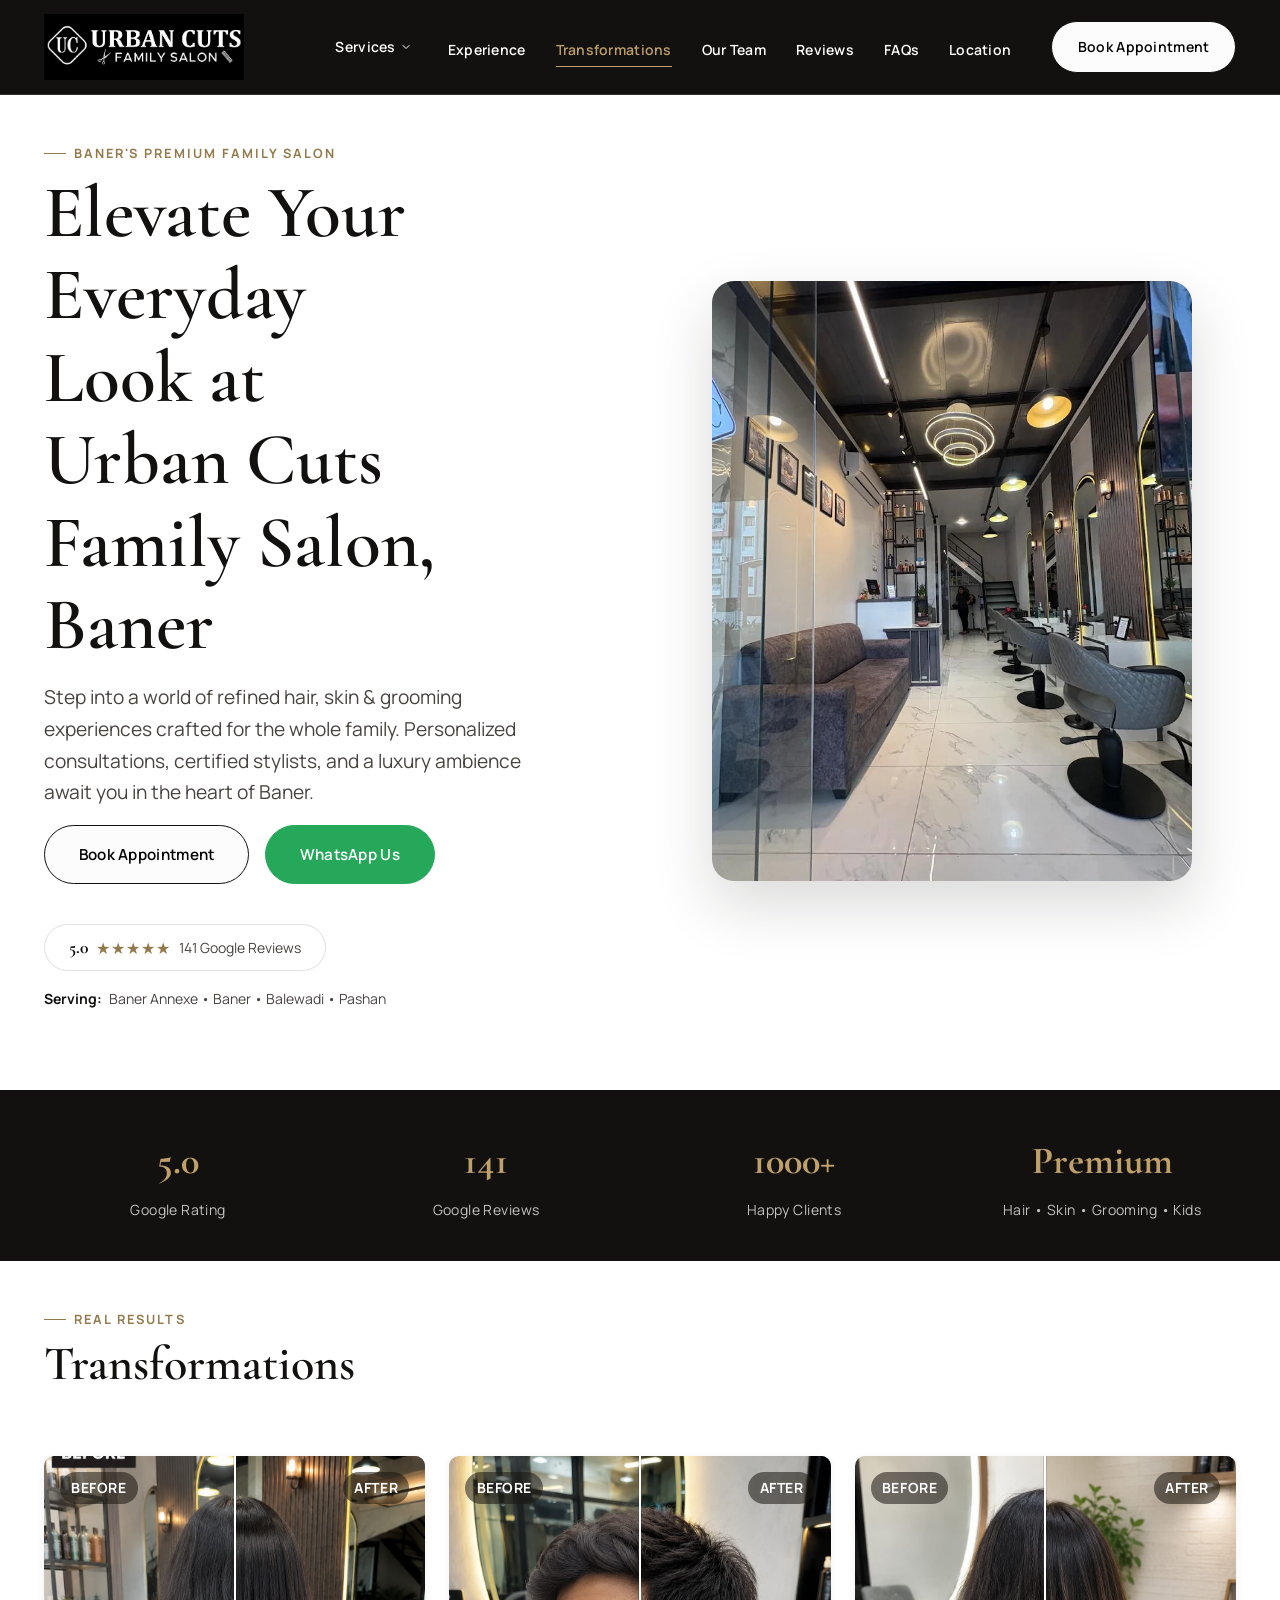
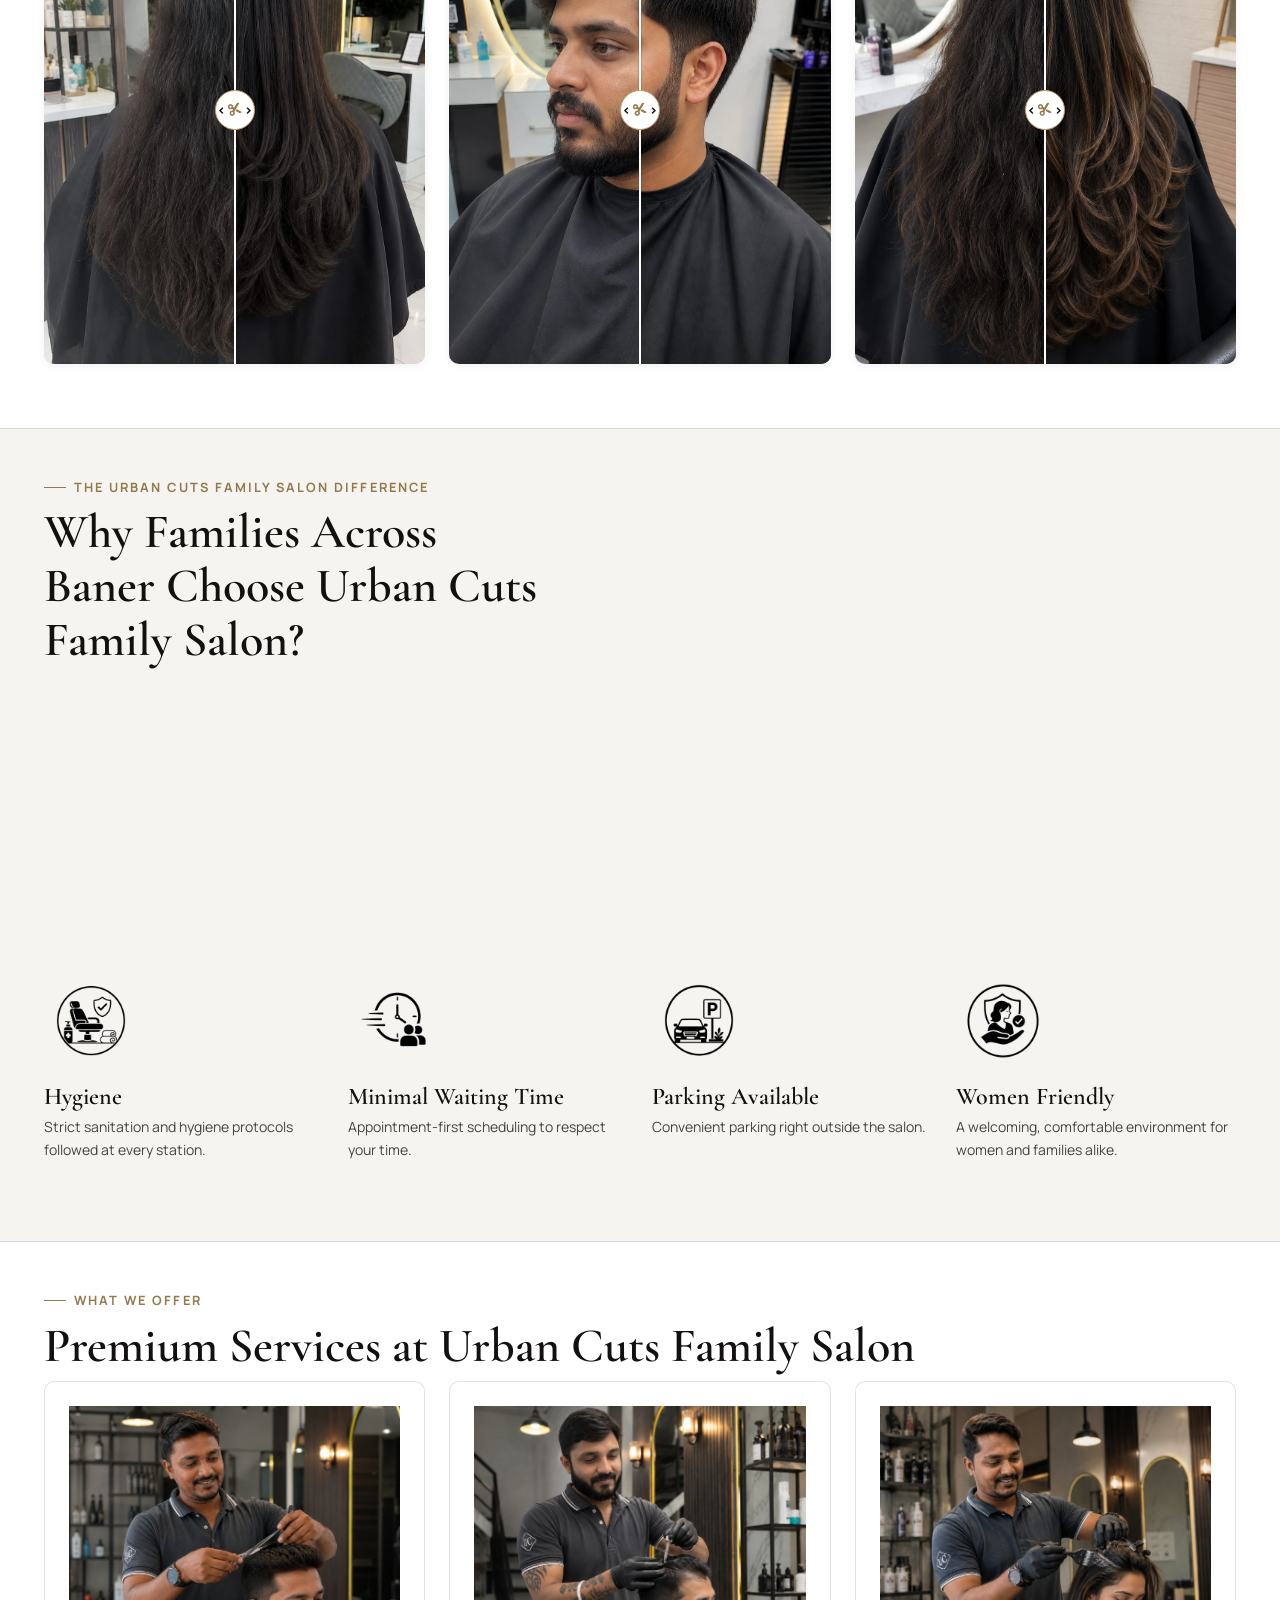
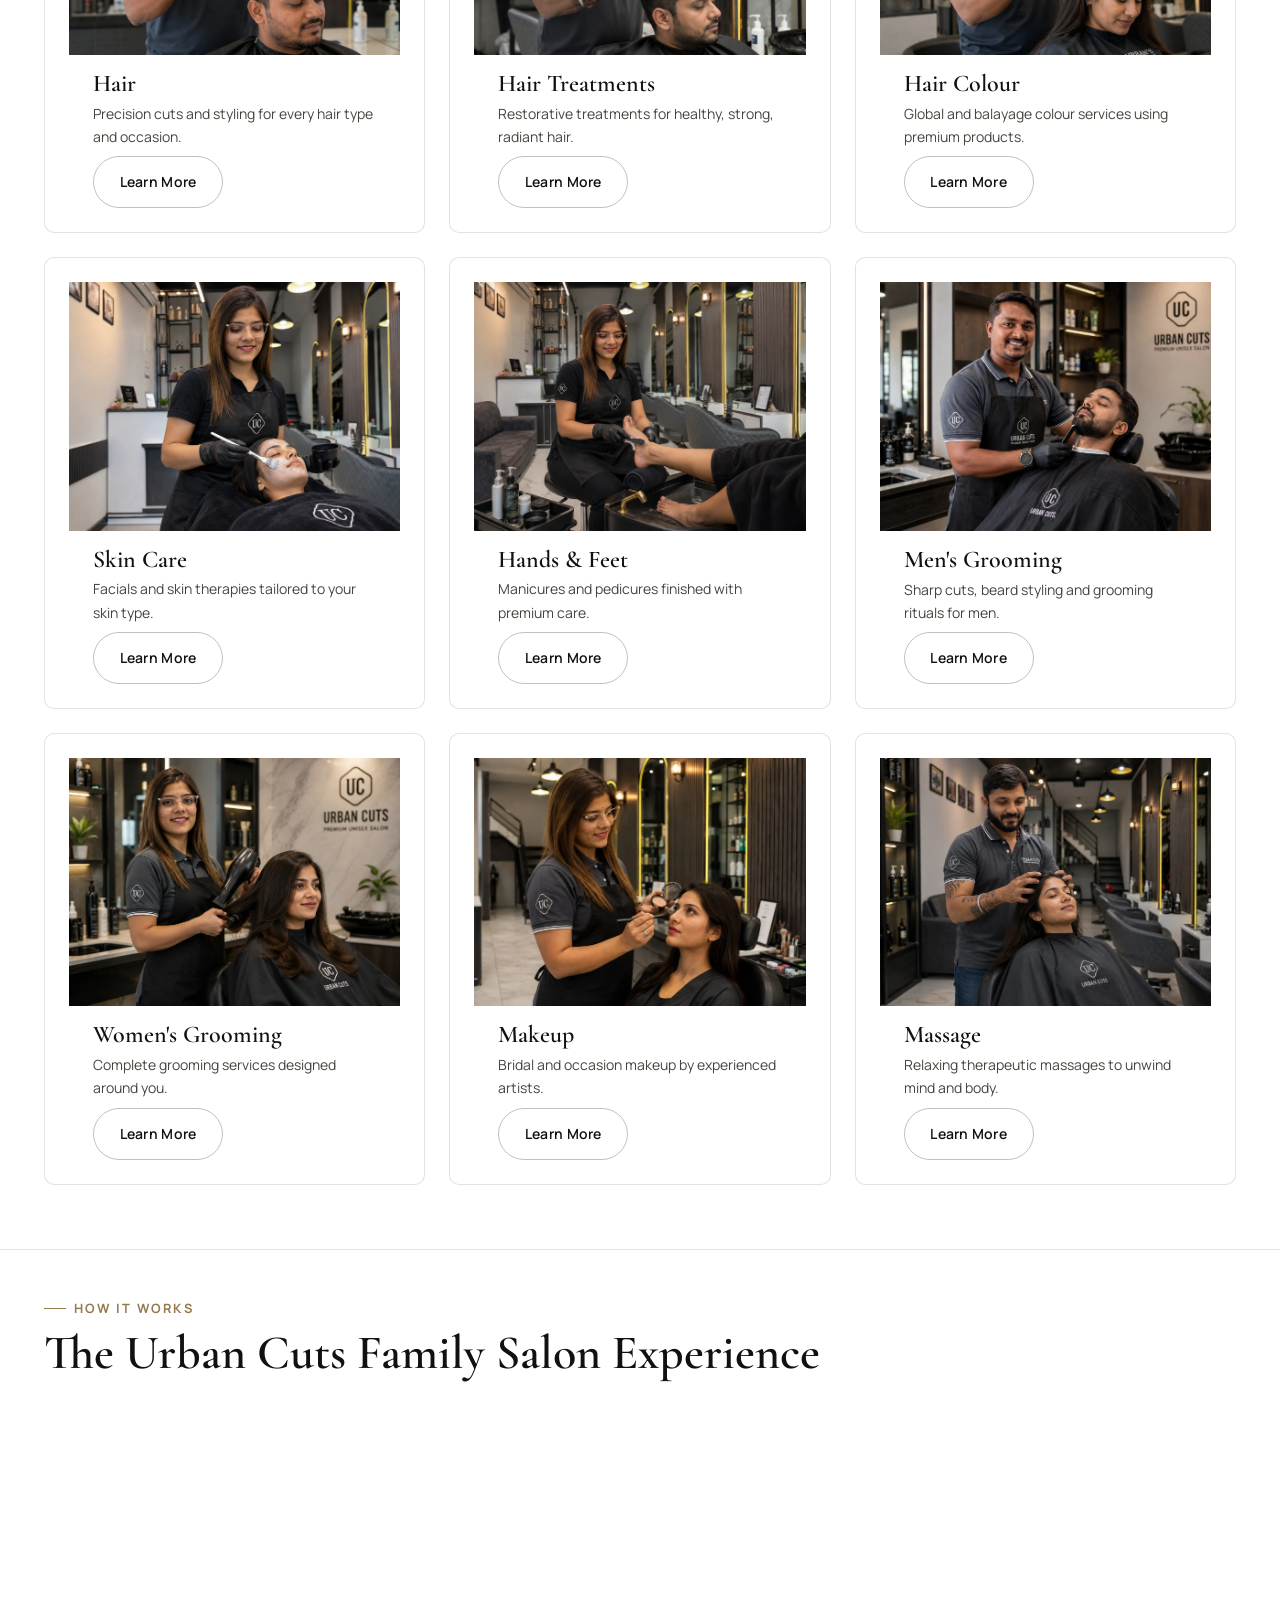
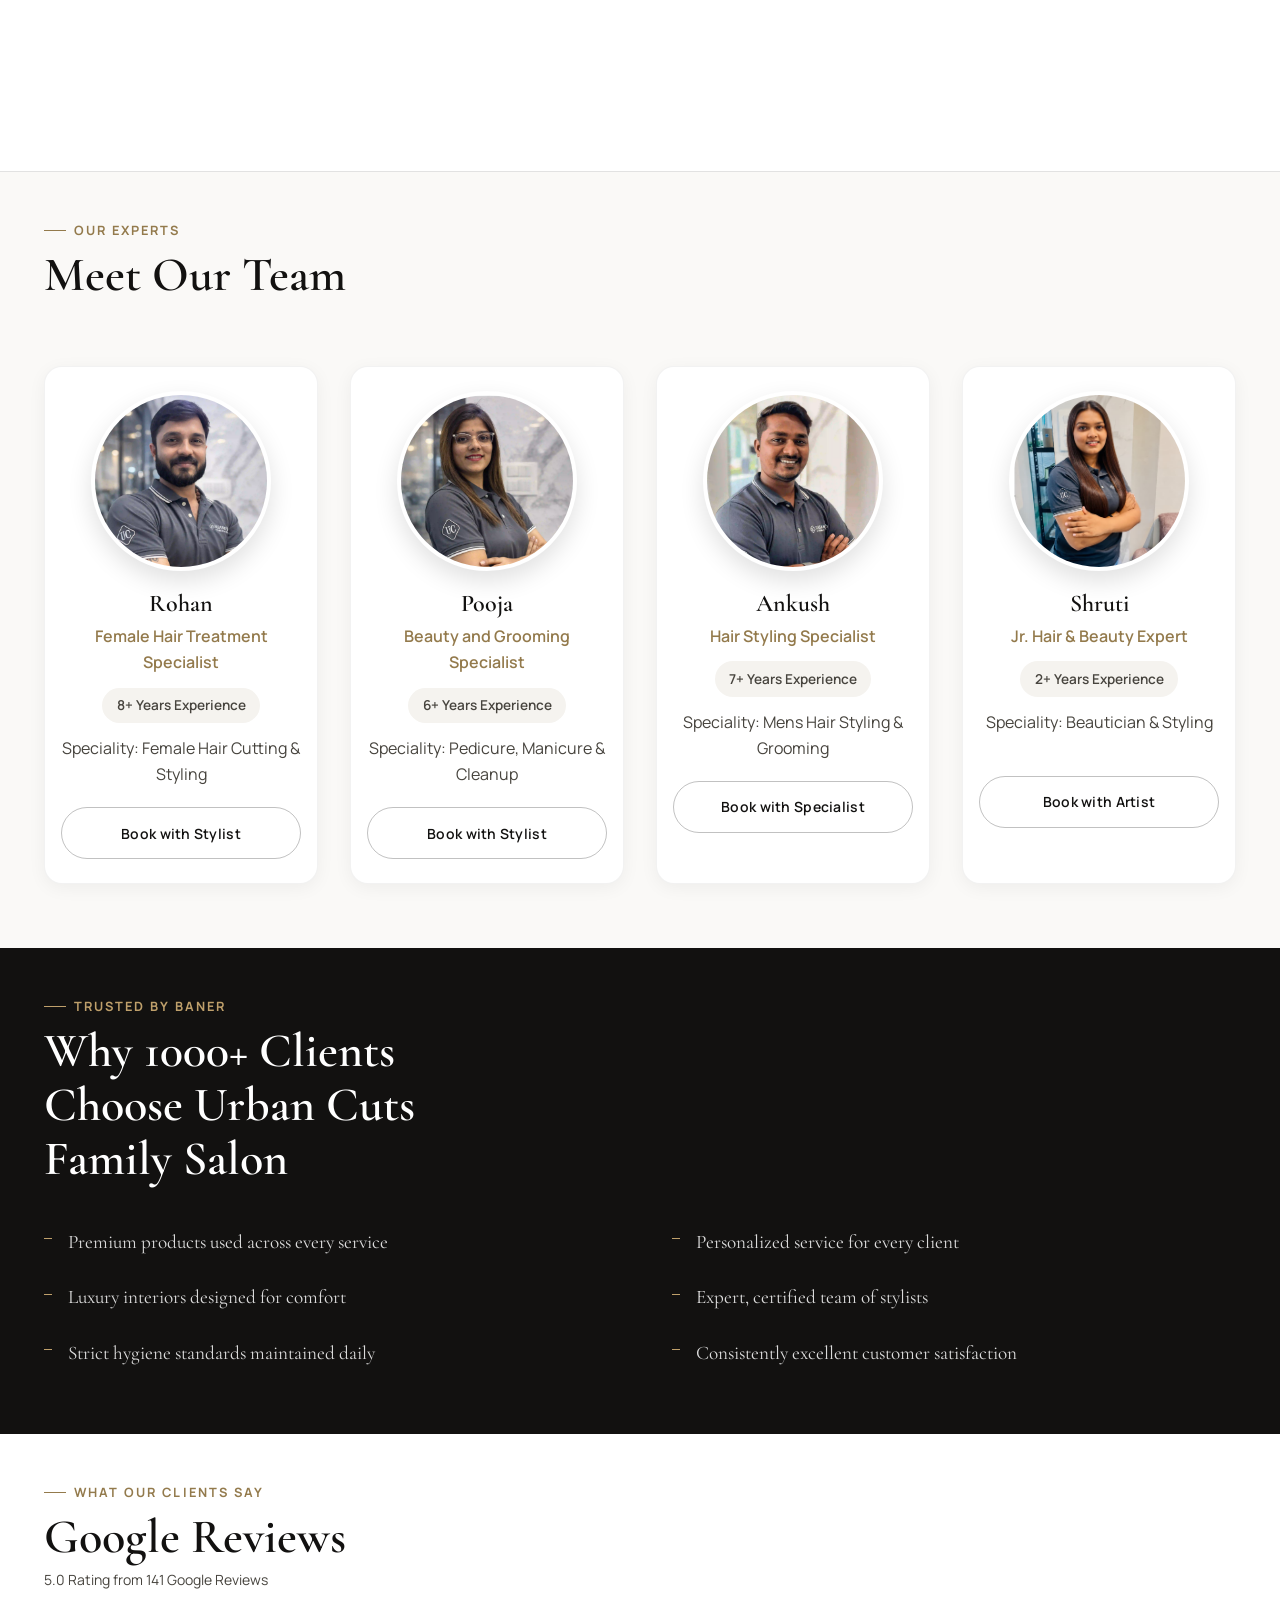
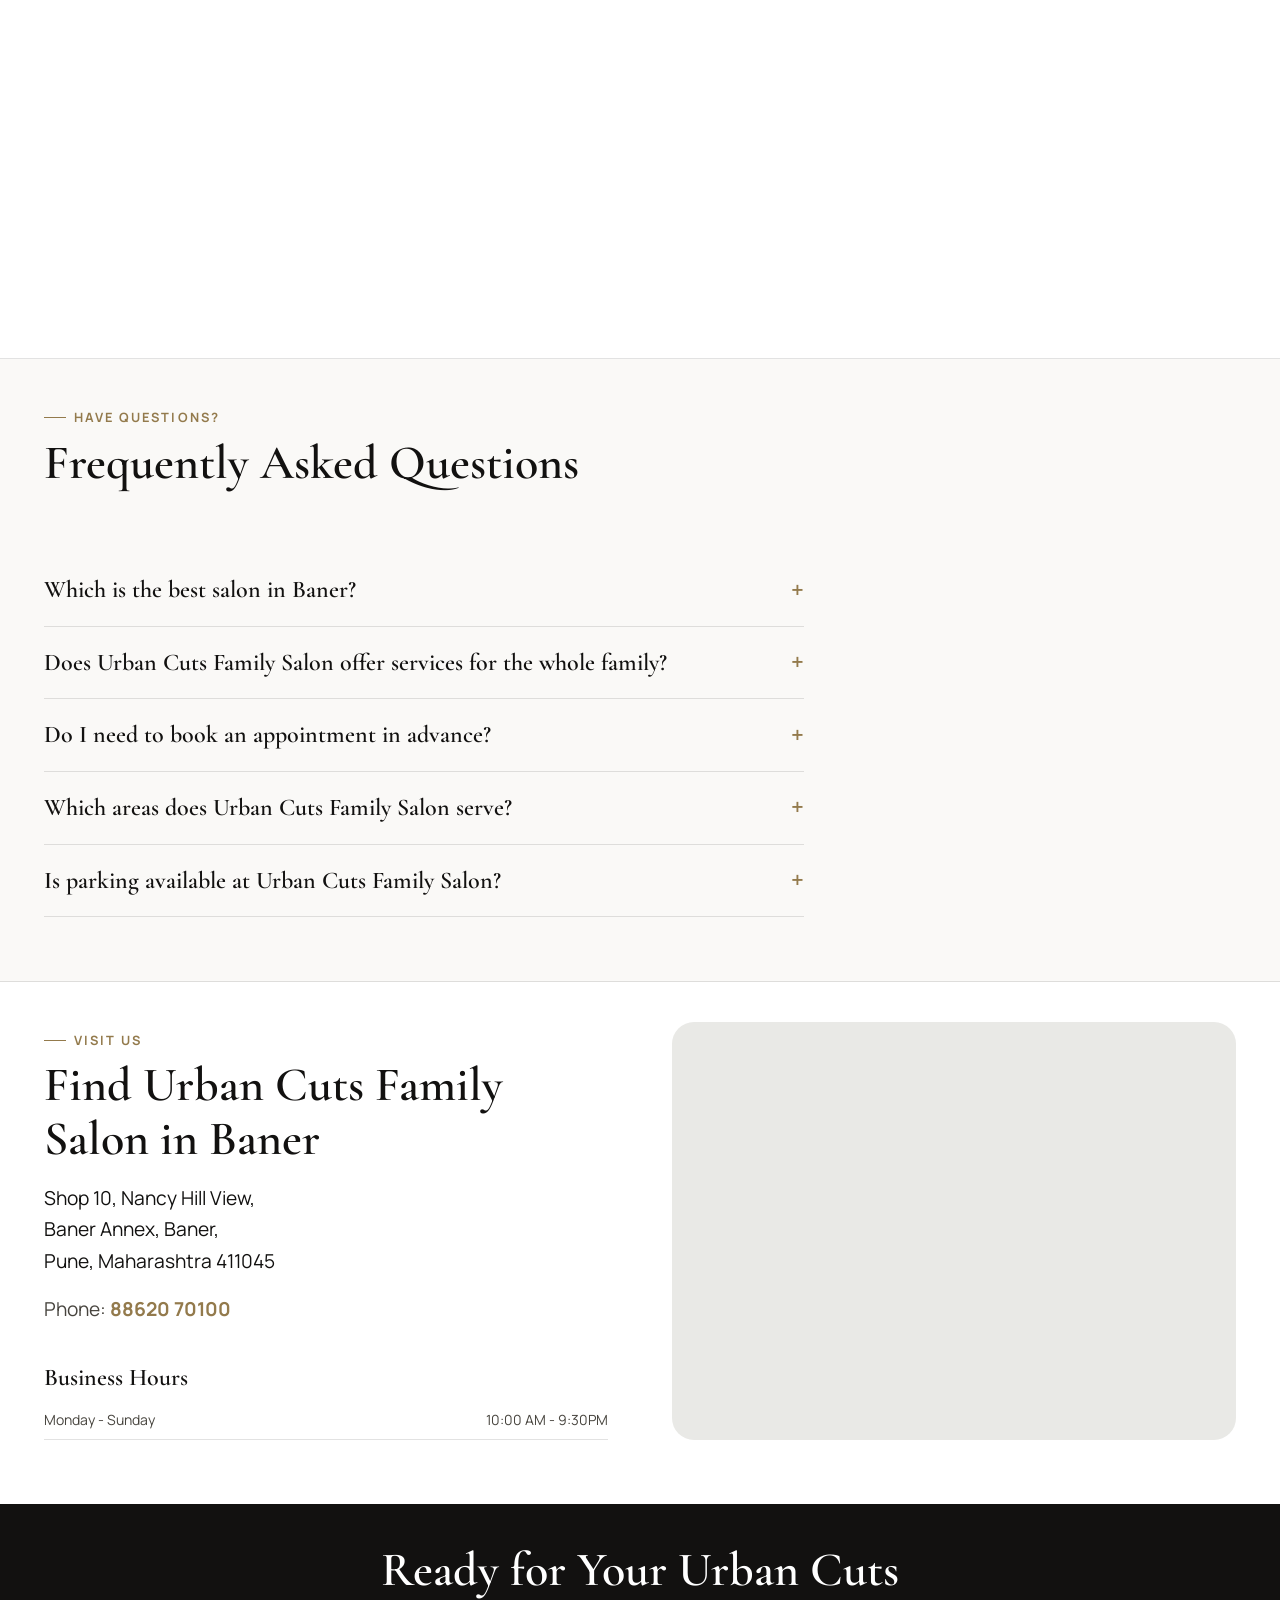
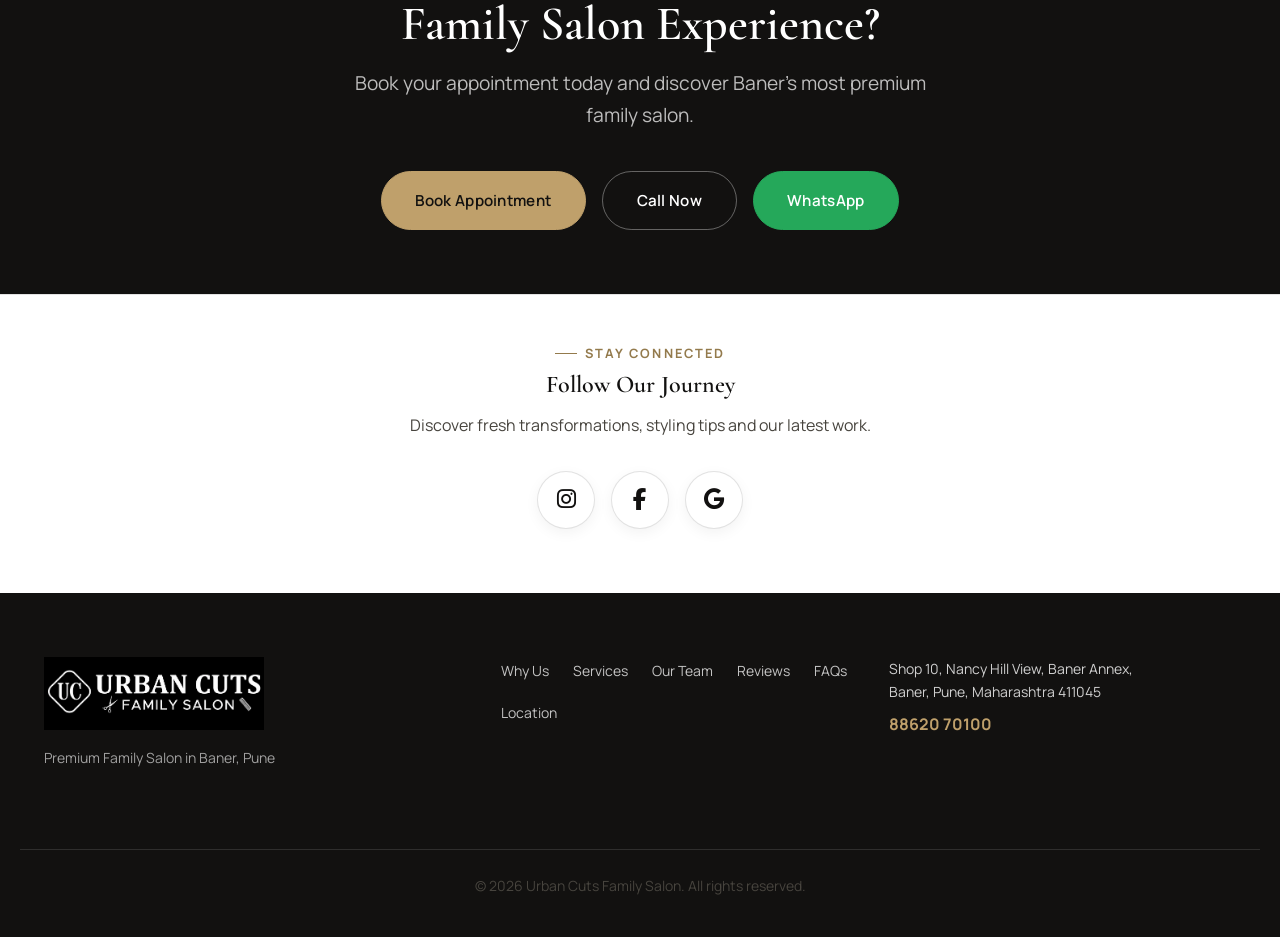
==== commit d581ee16: "Added Preloader logo" ====
--- a/index.html
+++ b/index.html
@@ -105,7 +105,7 @@
 
     <div class="preloader__content">
 
-        <img src="img/Urban-Cuts-Logo.webp"
+        <img src="img/UC-Logo.webp"
              alt="Urban Cuts Family Salon"
              class="preloader__logo">
 
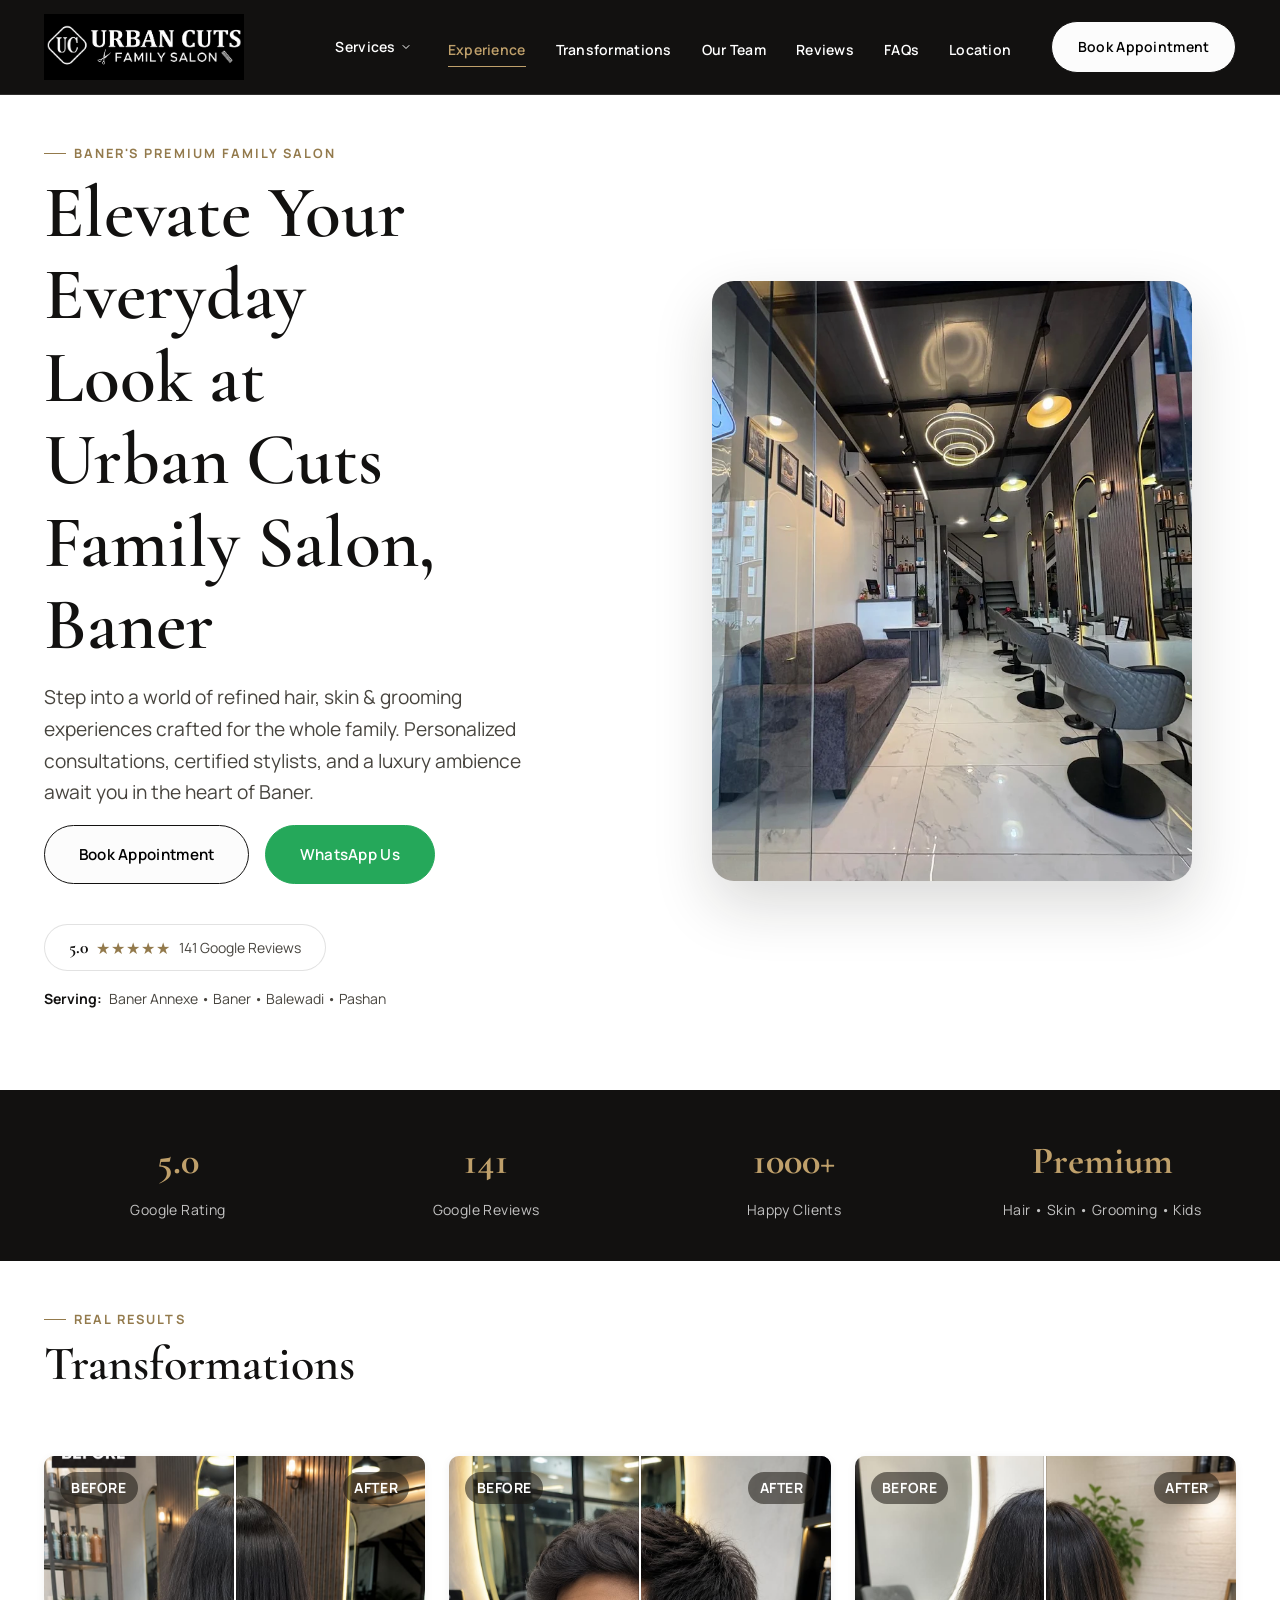
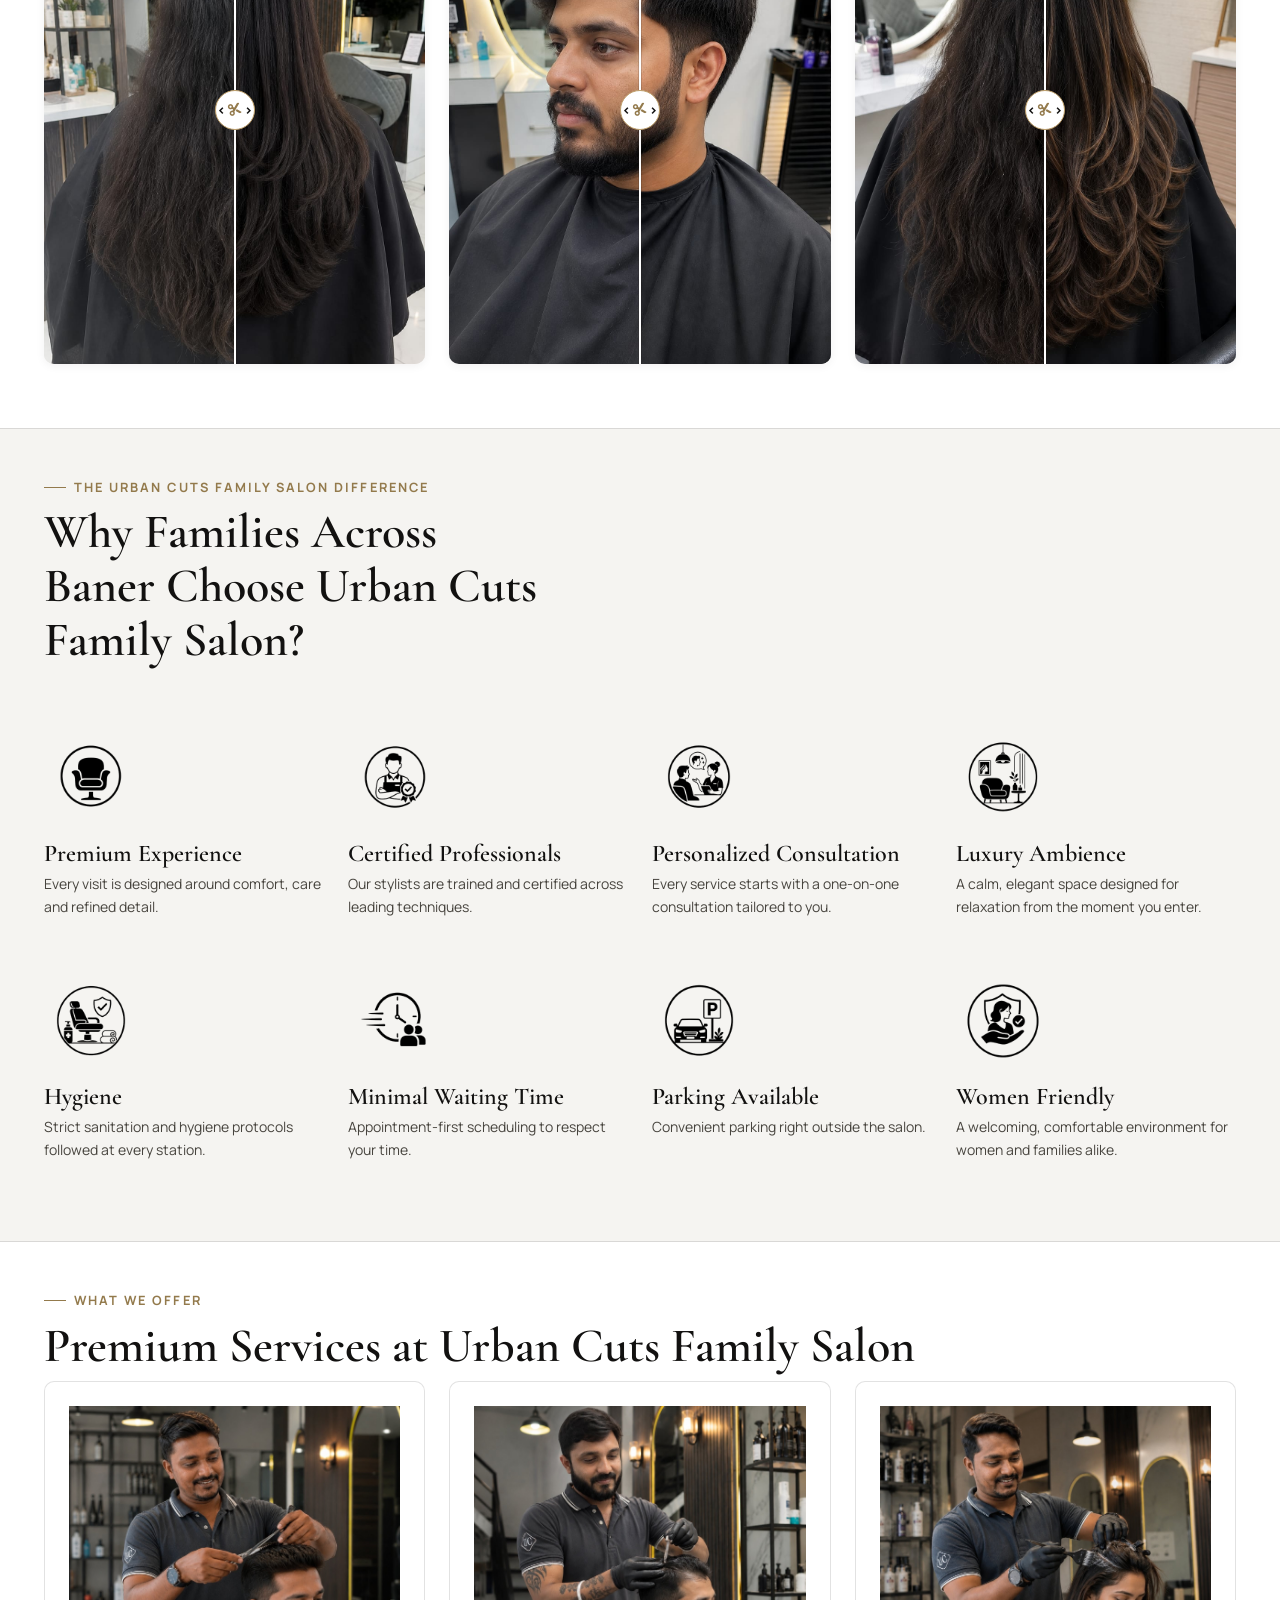
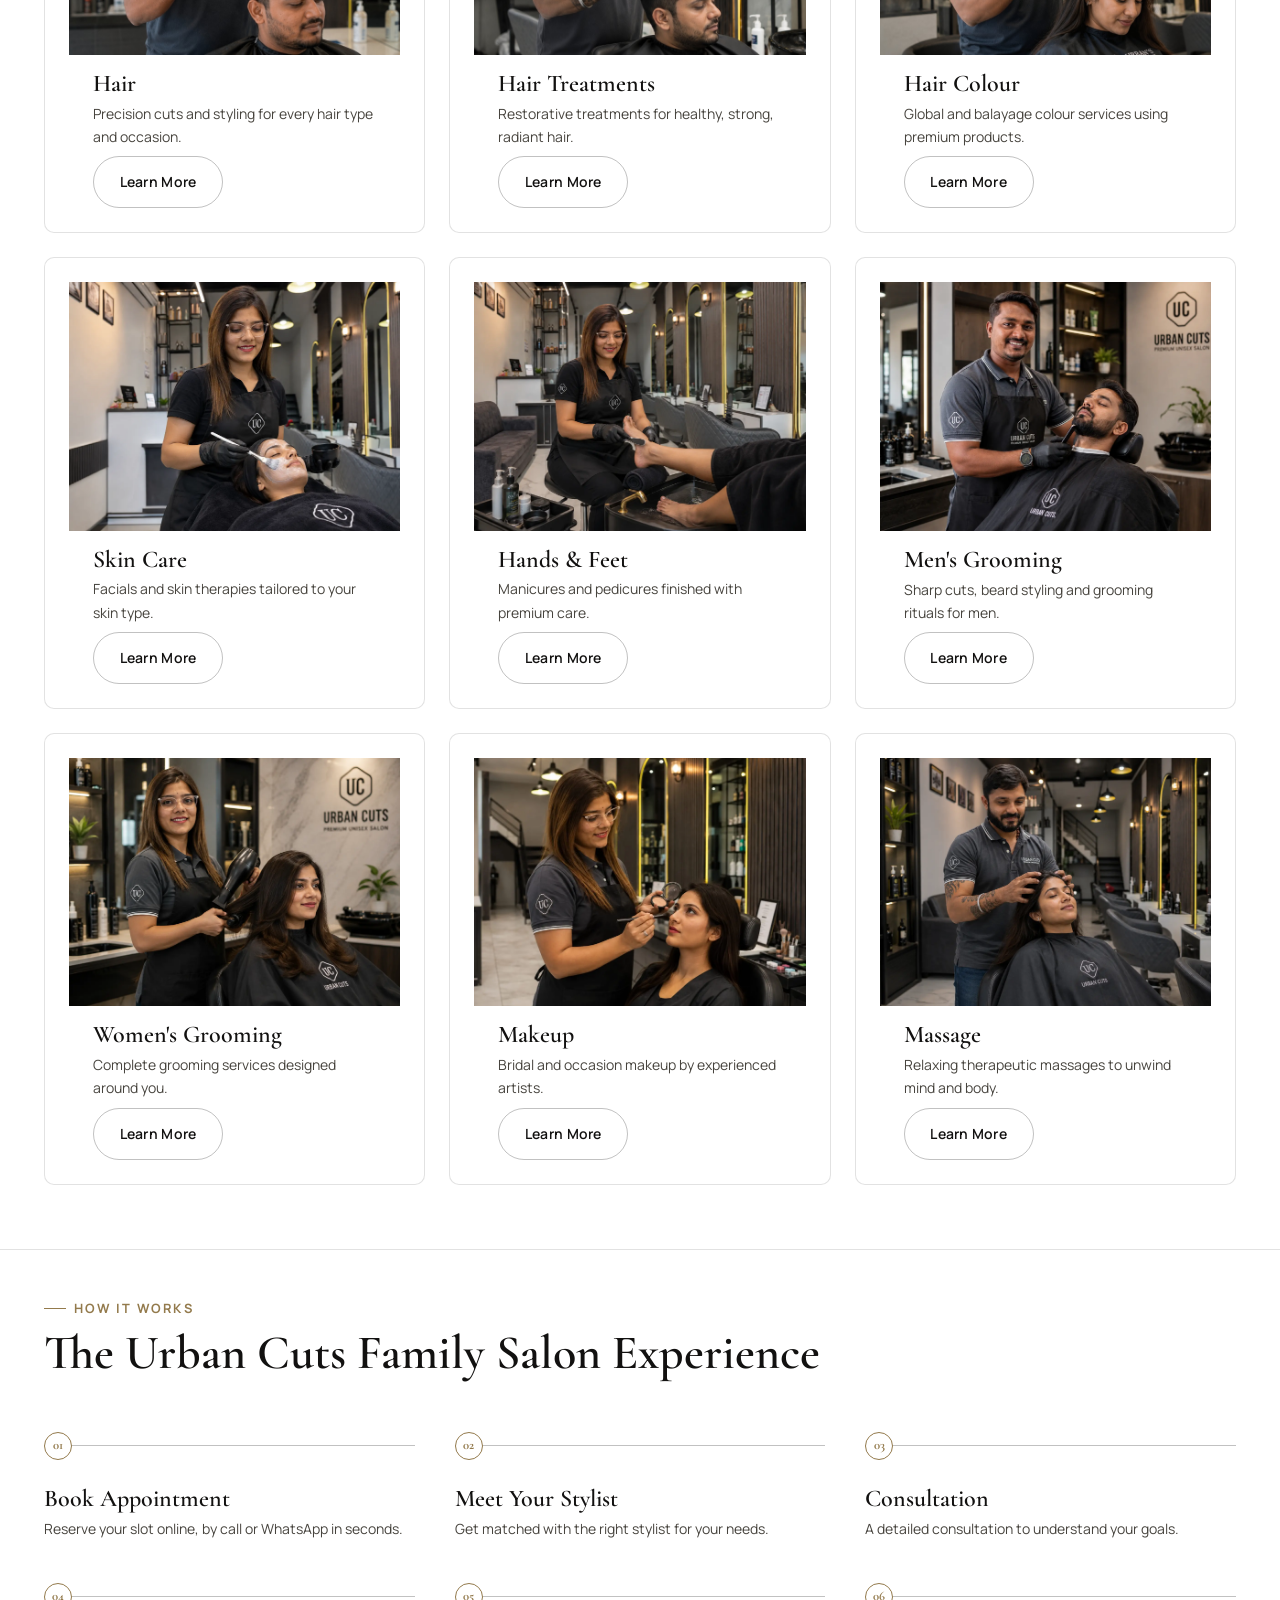
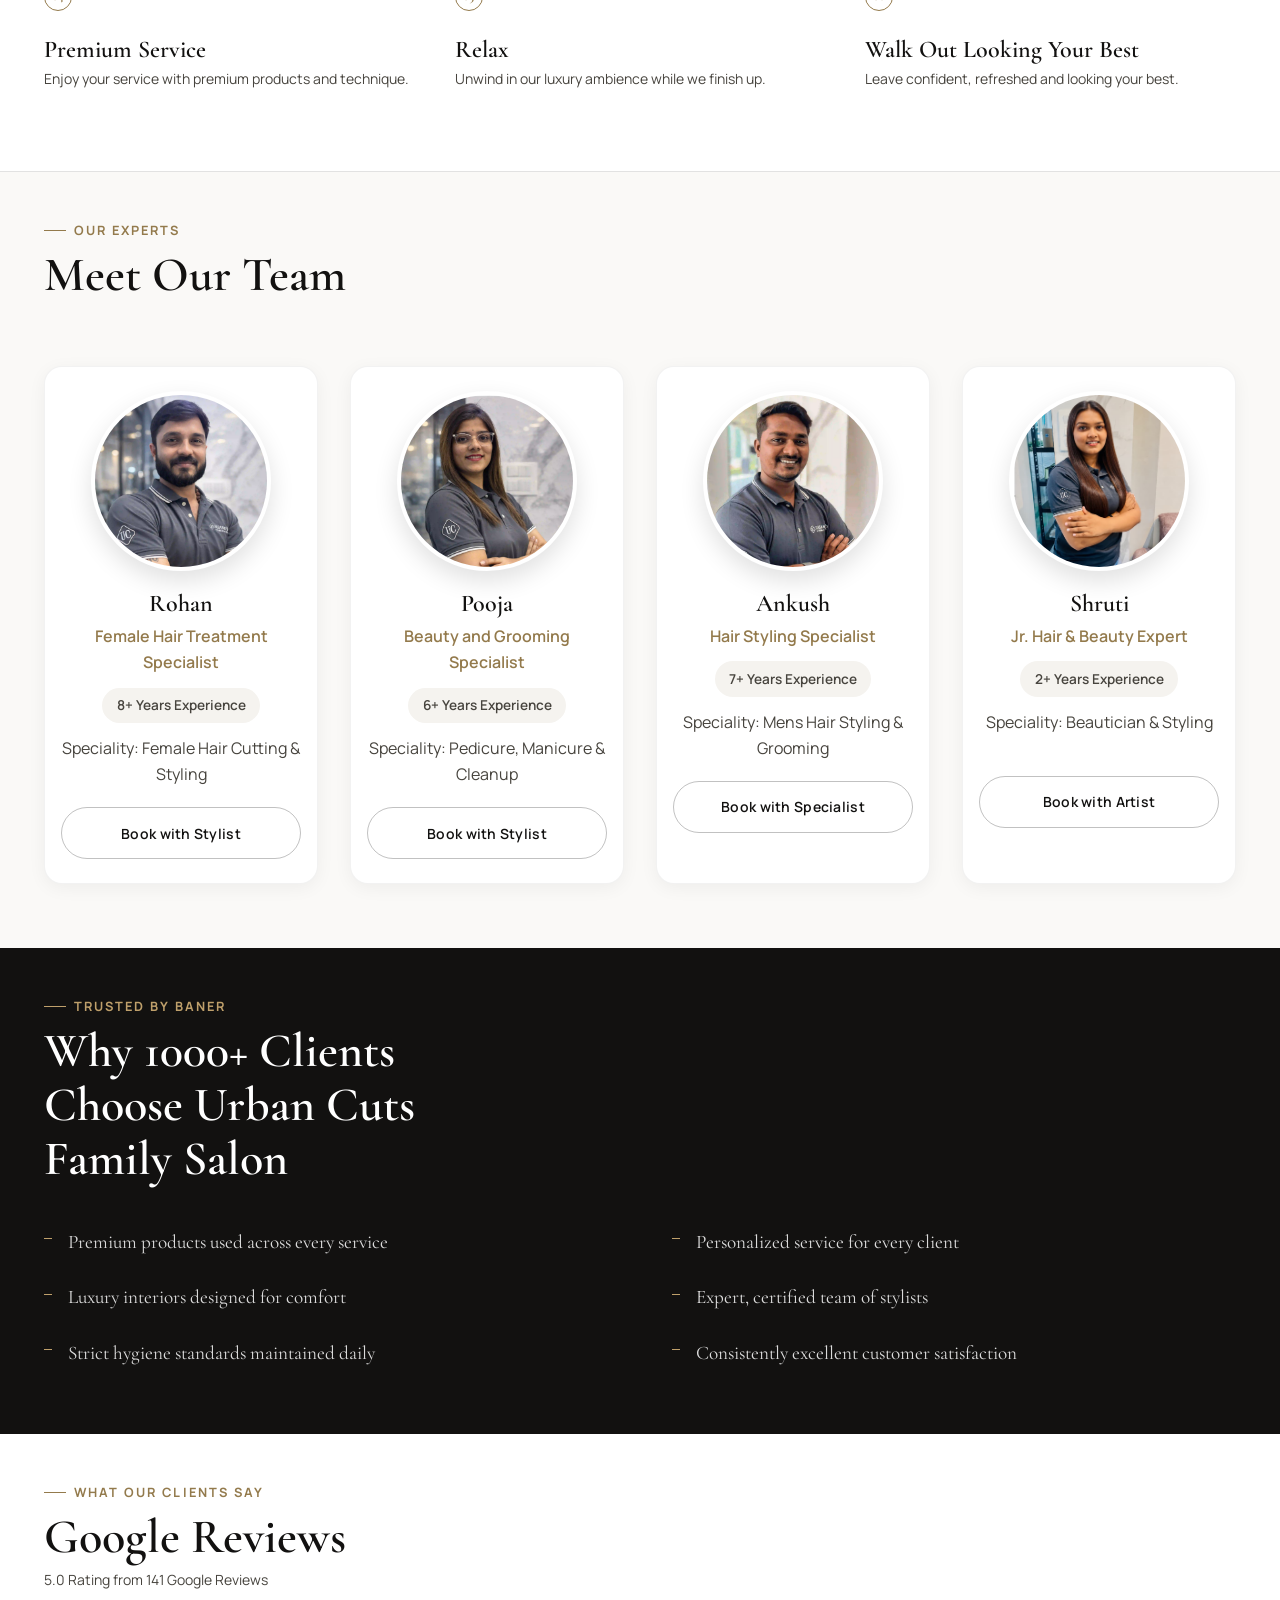
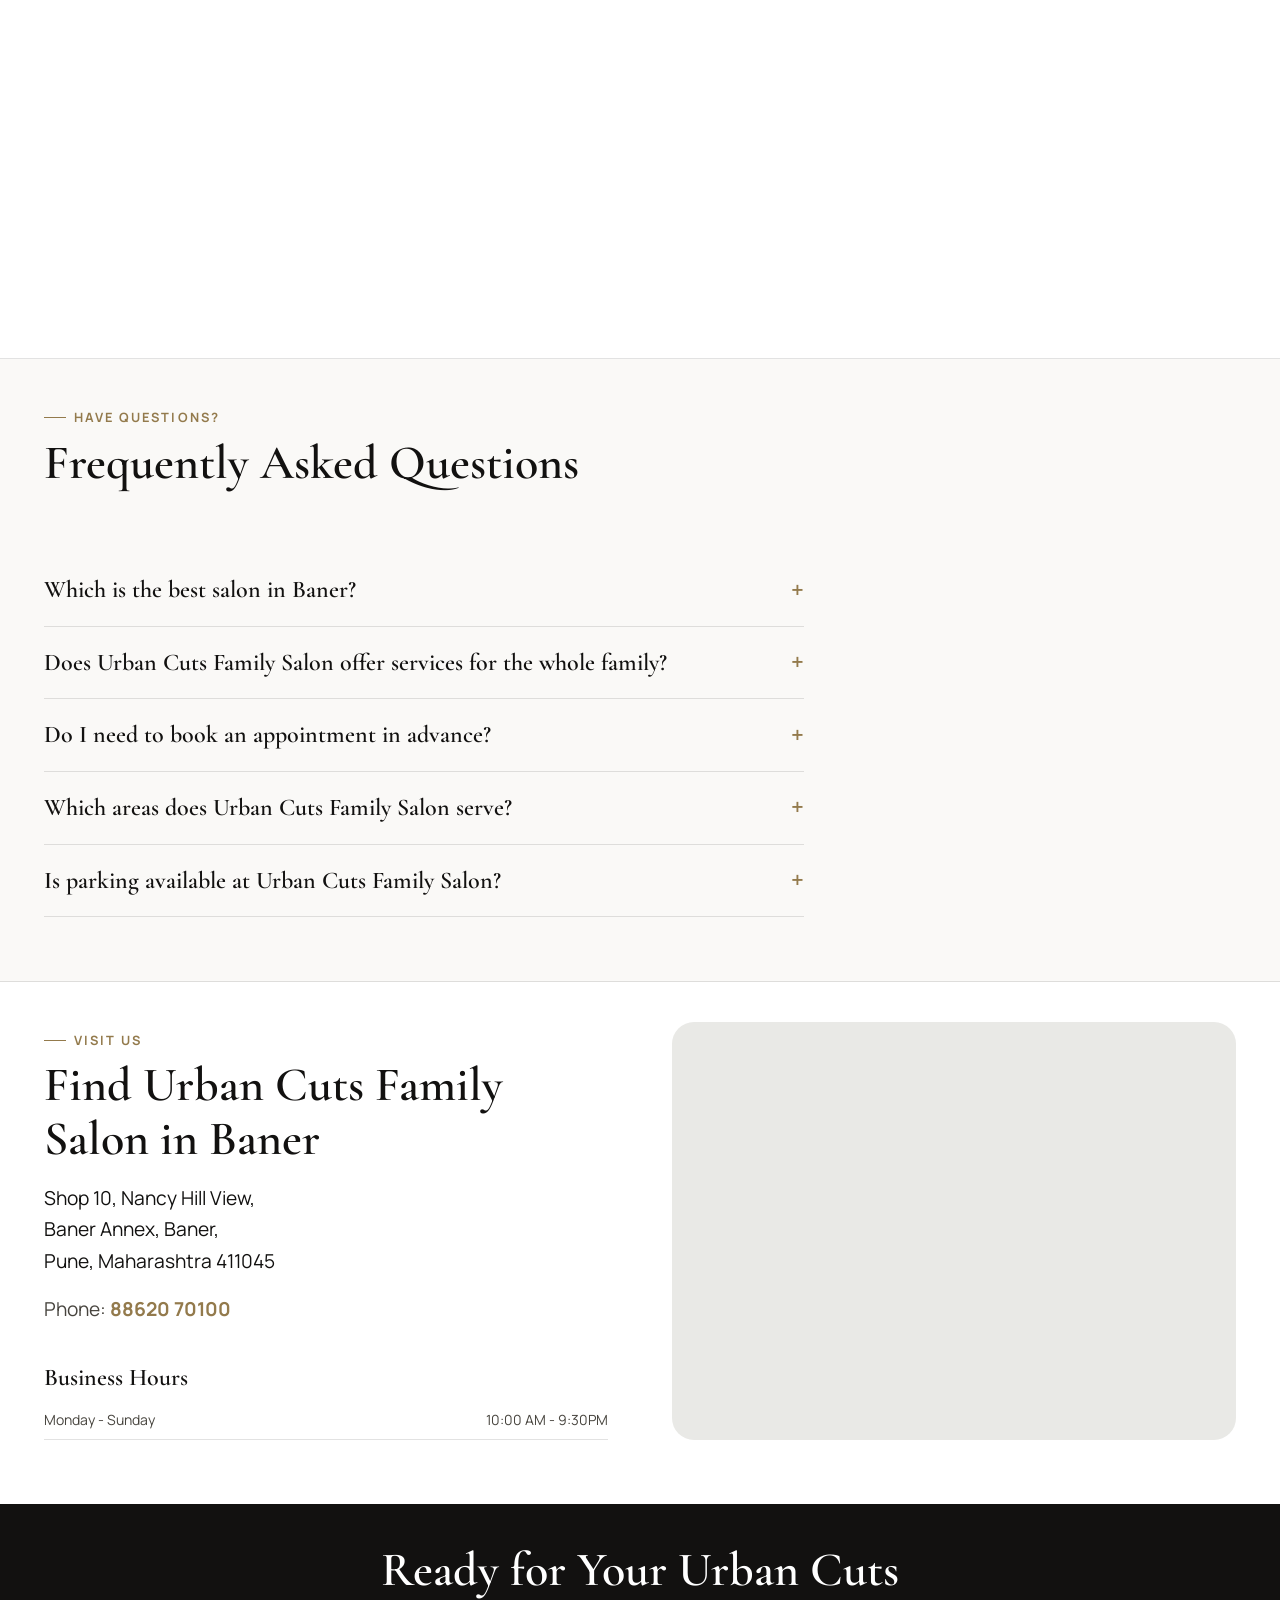
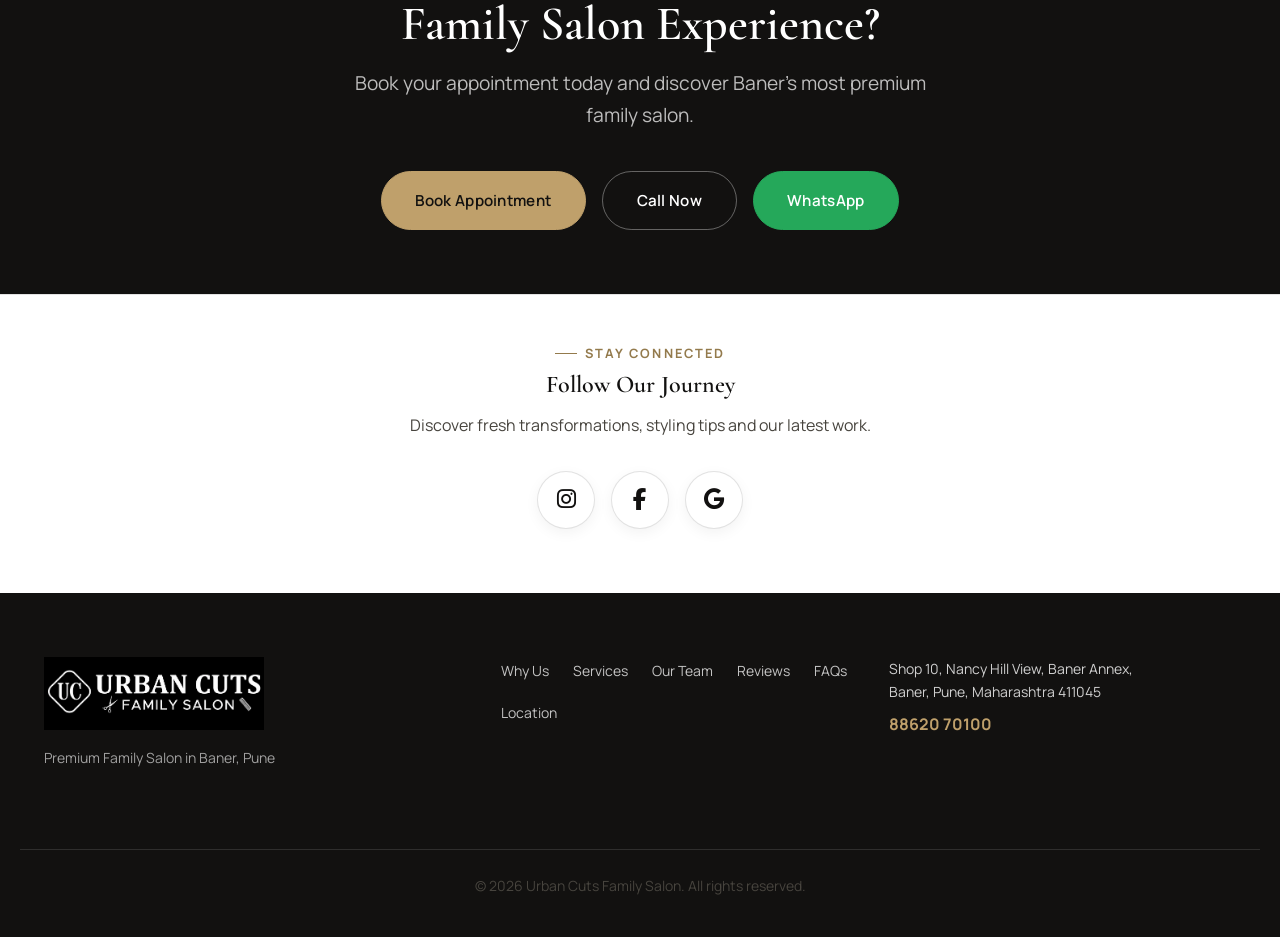
==== commit e20e8273: "Added Gtag" ====
--- a/index.html
+++ b/index.html
@@ -1,6 +1,16 @@
 <!DOCTYPE html>
 <html lang="en">
 <head>
+    <!-- Google tag (gtag.js) -->
+<script async src="https://www.googletagmanager.com/gtag/js?id=AW-18101152438"></script>
+<script>
+  window.dataLayer = window.dataLayer || [];
+  function gtag(){dataLayer.push(arguments);}
+  gtag('js', new Date());
+
+  gtag('config', 'AW-18101152438');
+</script>
+
     <meta charset="UTF-8">
     <meta name="viewport" content="width=device-width, initial-scale=1.0">
 
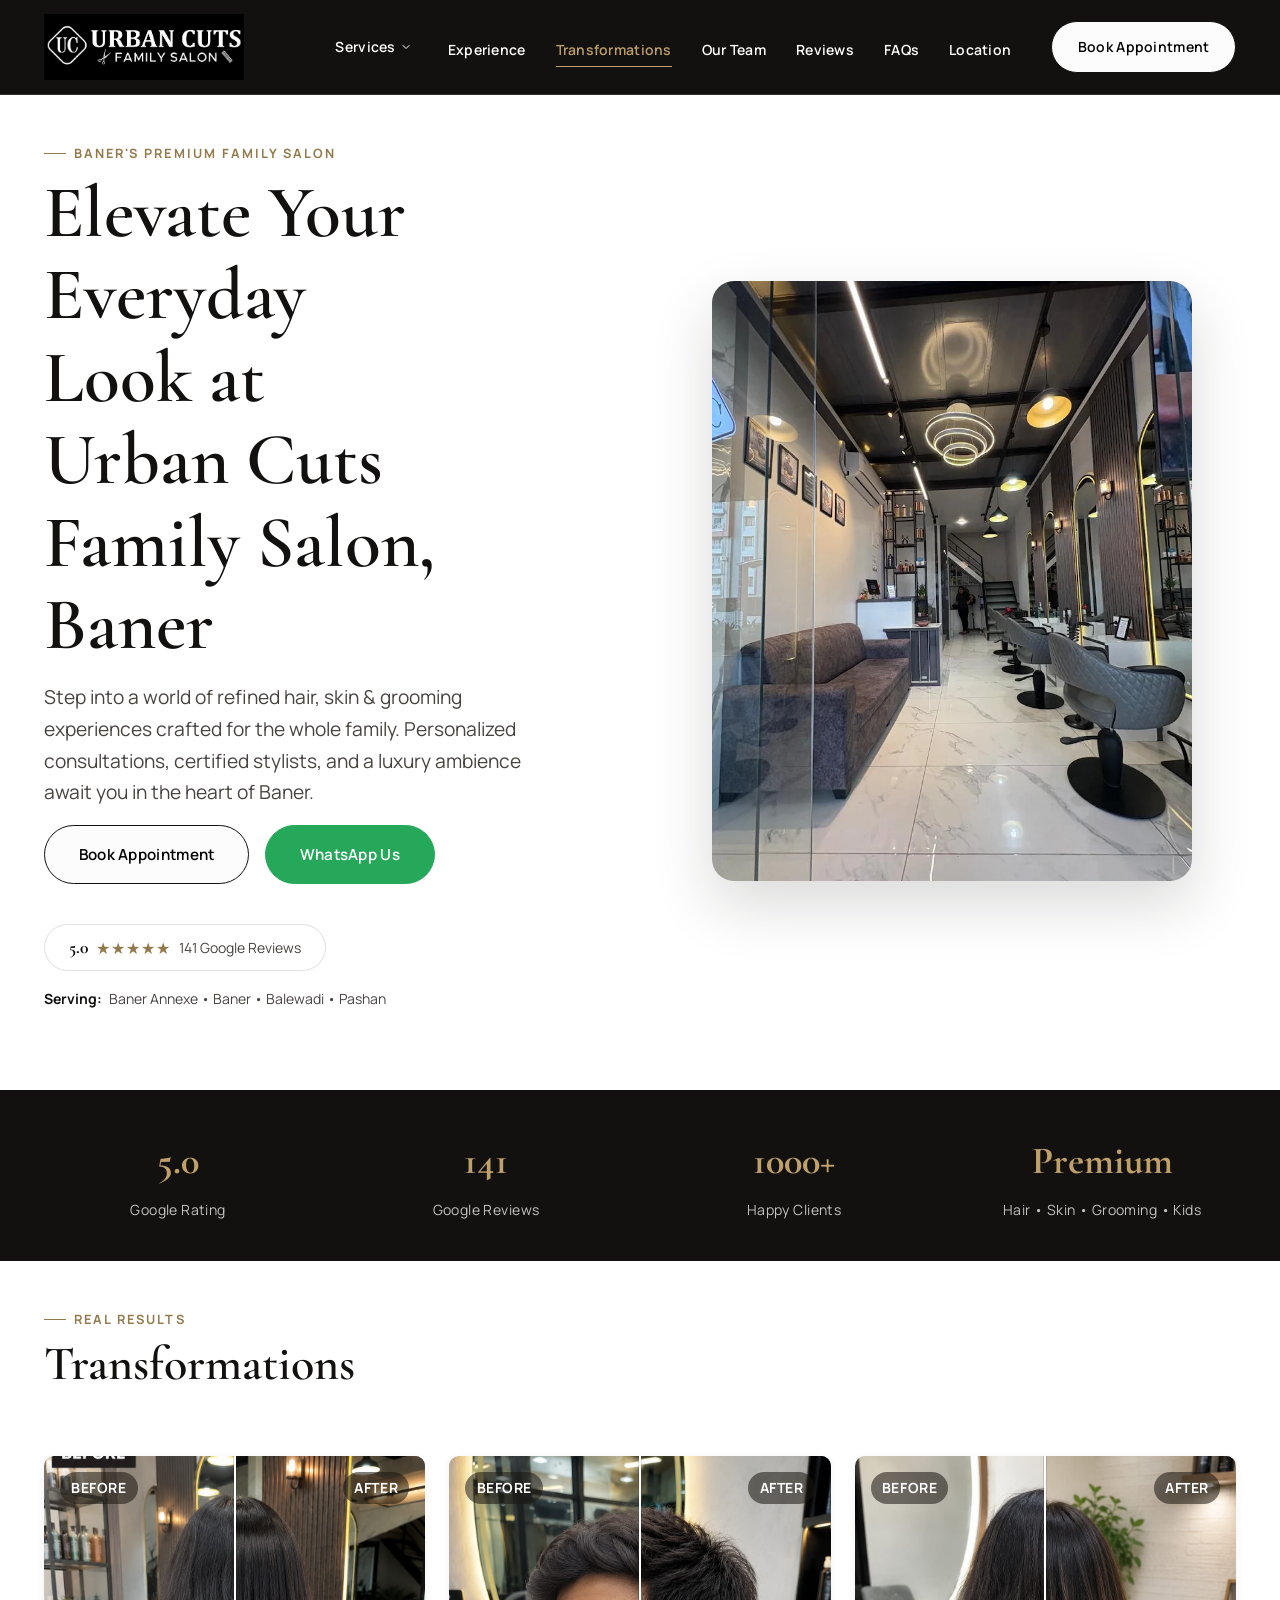
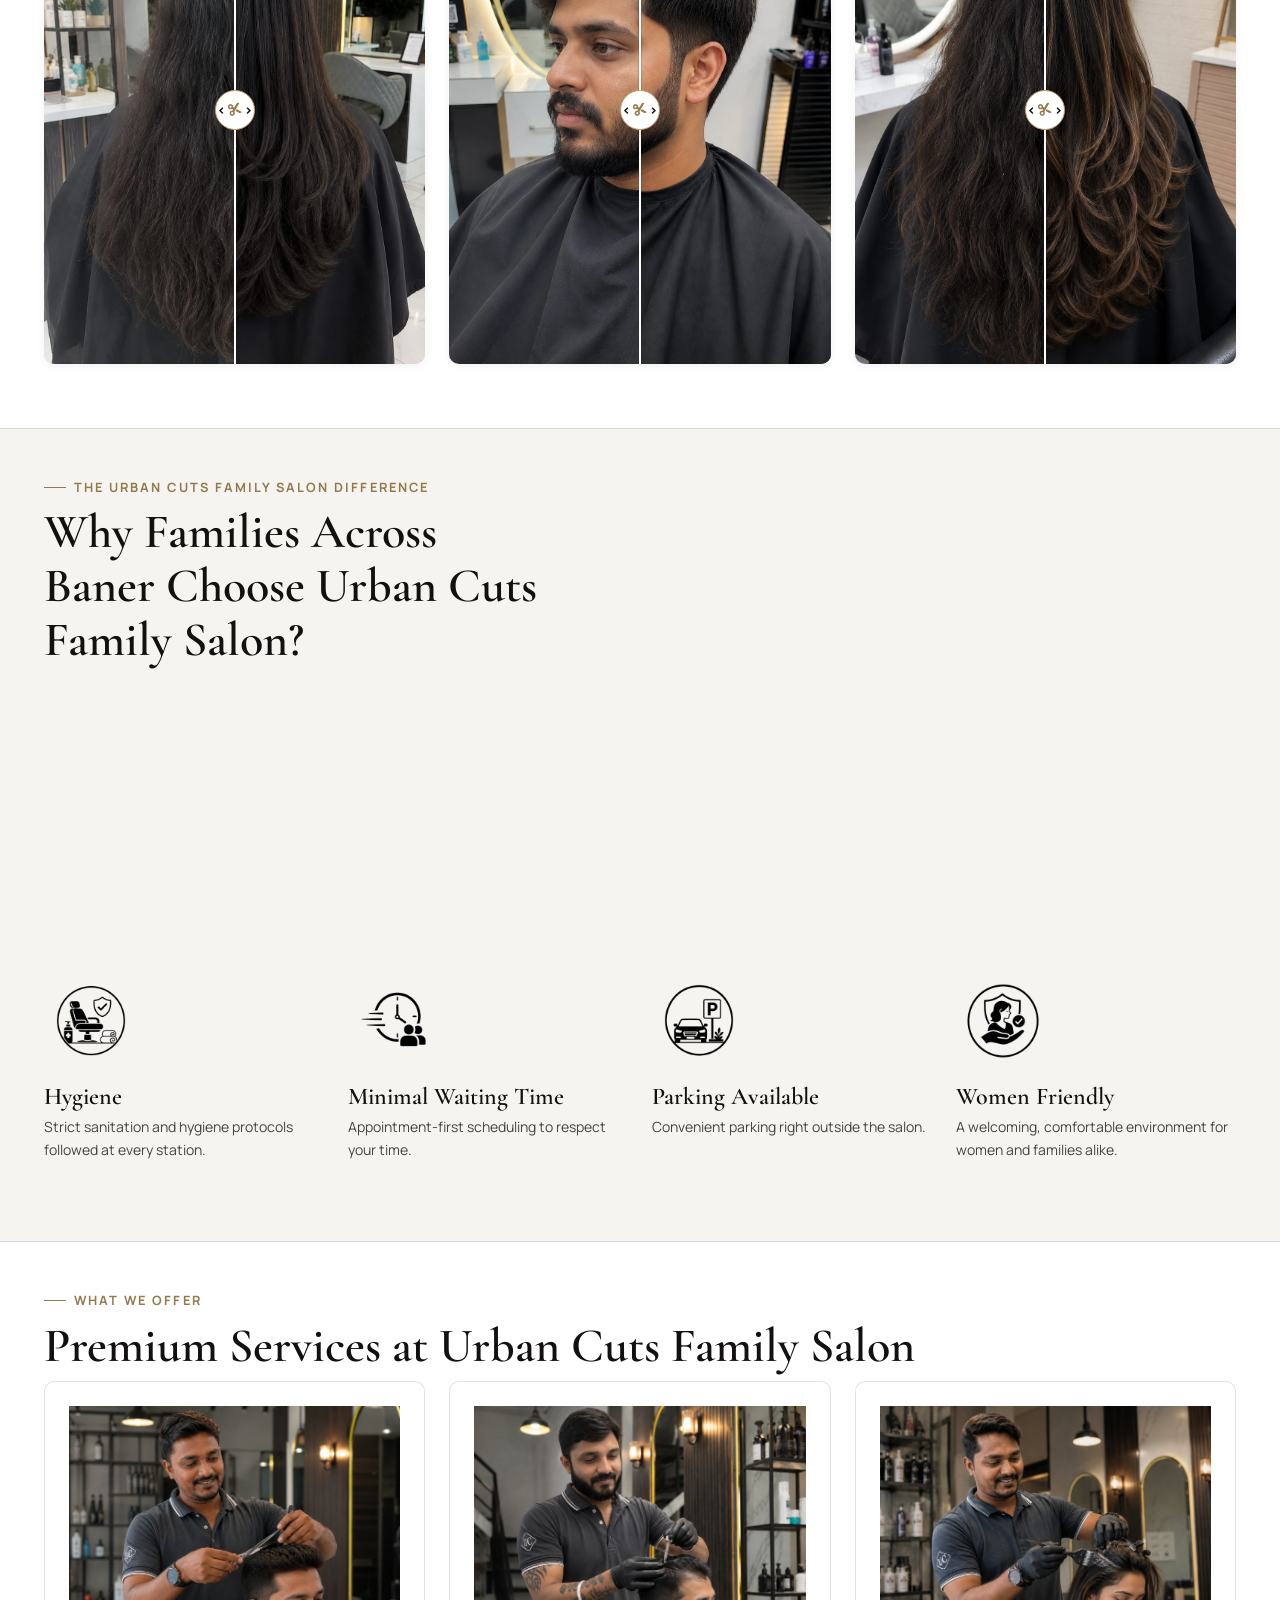
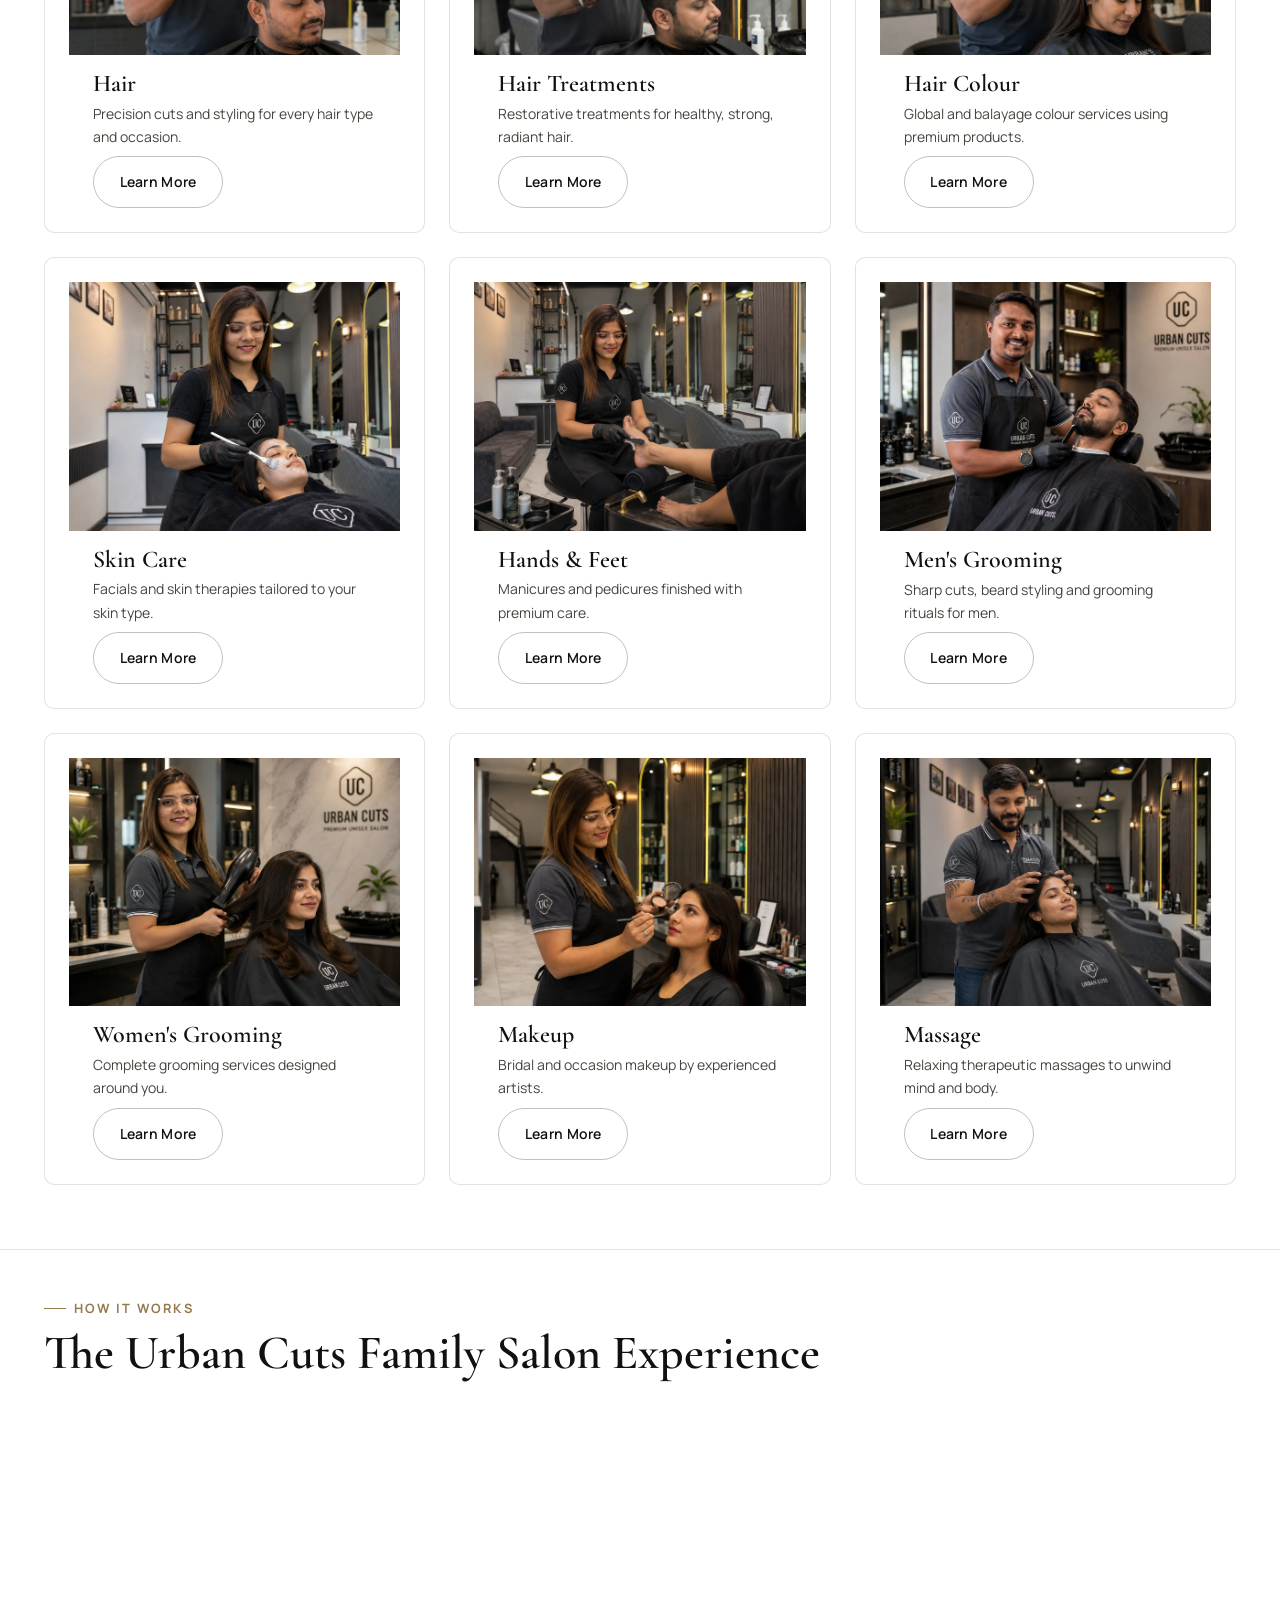
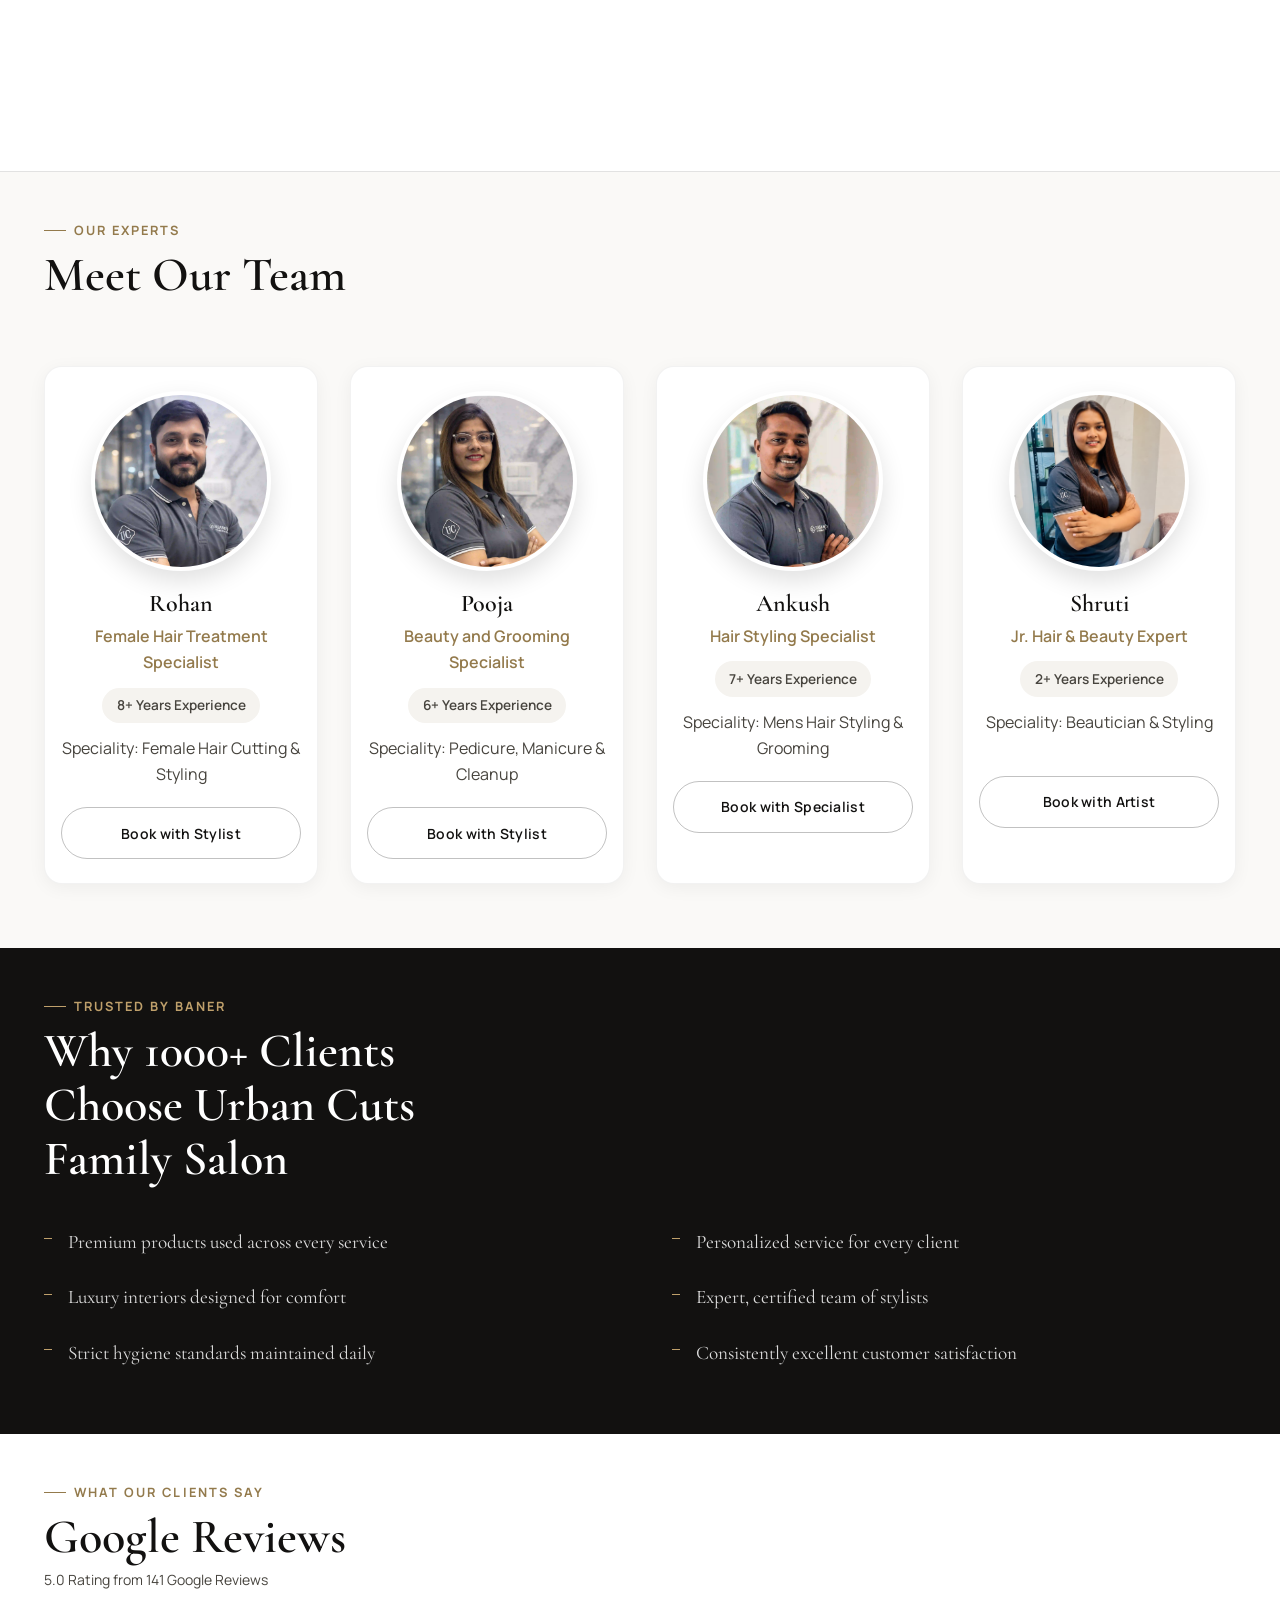
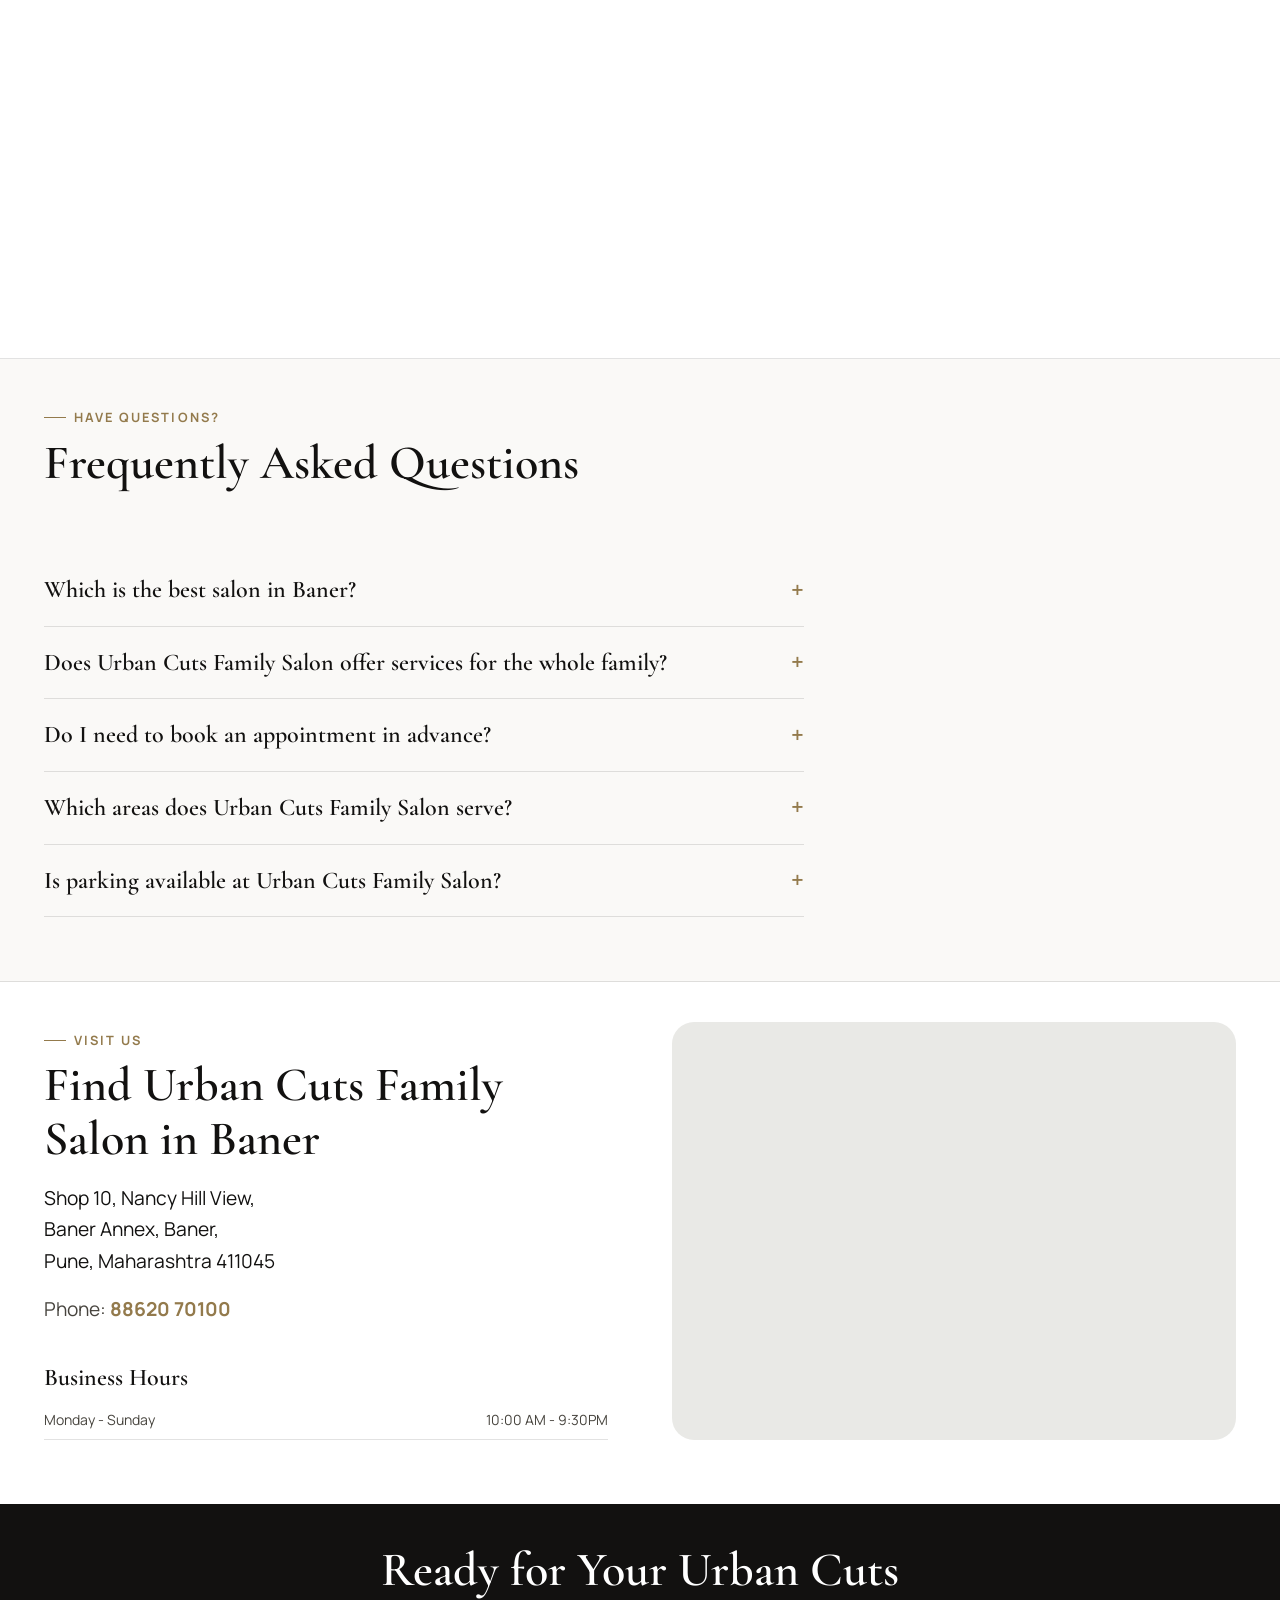
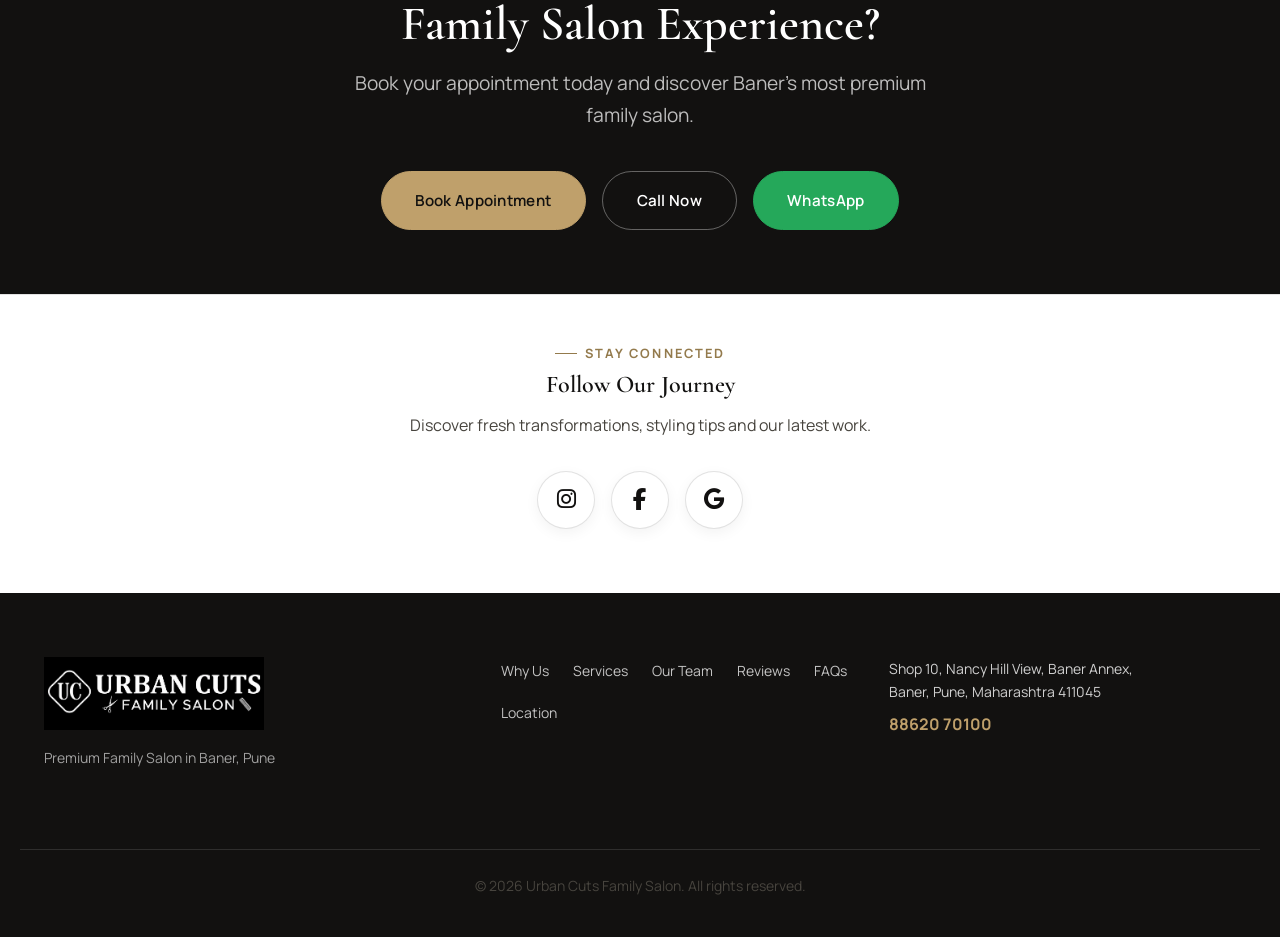
==== commit edd1c69d: "Added Gtag Conversion" ====
--- a/index.html
+++ b/index.html
@@ -10,6 +10,24 @@
 
   gtag('config', 'AW-18101152438');
 </script>
+
+<!-- Event snippet for Phone call lead conversion page
+In your html page, add the snippet and call gtag_report_conversion when someone clicks on the chosen link or button. -->
+<script>
+function gtag_report_conversion(url) {
+  var callback = function () {
+    if (typeof(url) != 'undefined') {
+      window.location = url;
+    }
+  };
+  gtag('event', 'conversion', {
+      'send_to': 'AW-18101152438/30ylCP666bIcELbVprdD',
+      'event_callback': callback
+  });
+  return false;
+}
+</script>
+
 
     <meta charset="UTF-8">
     <meta name="viewport" content="width=device-width, initial-scale=1.0">
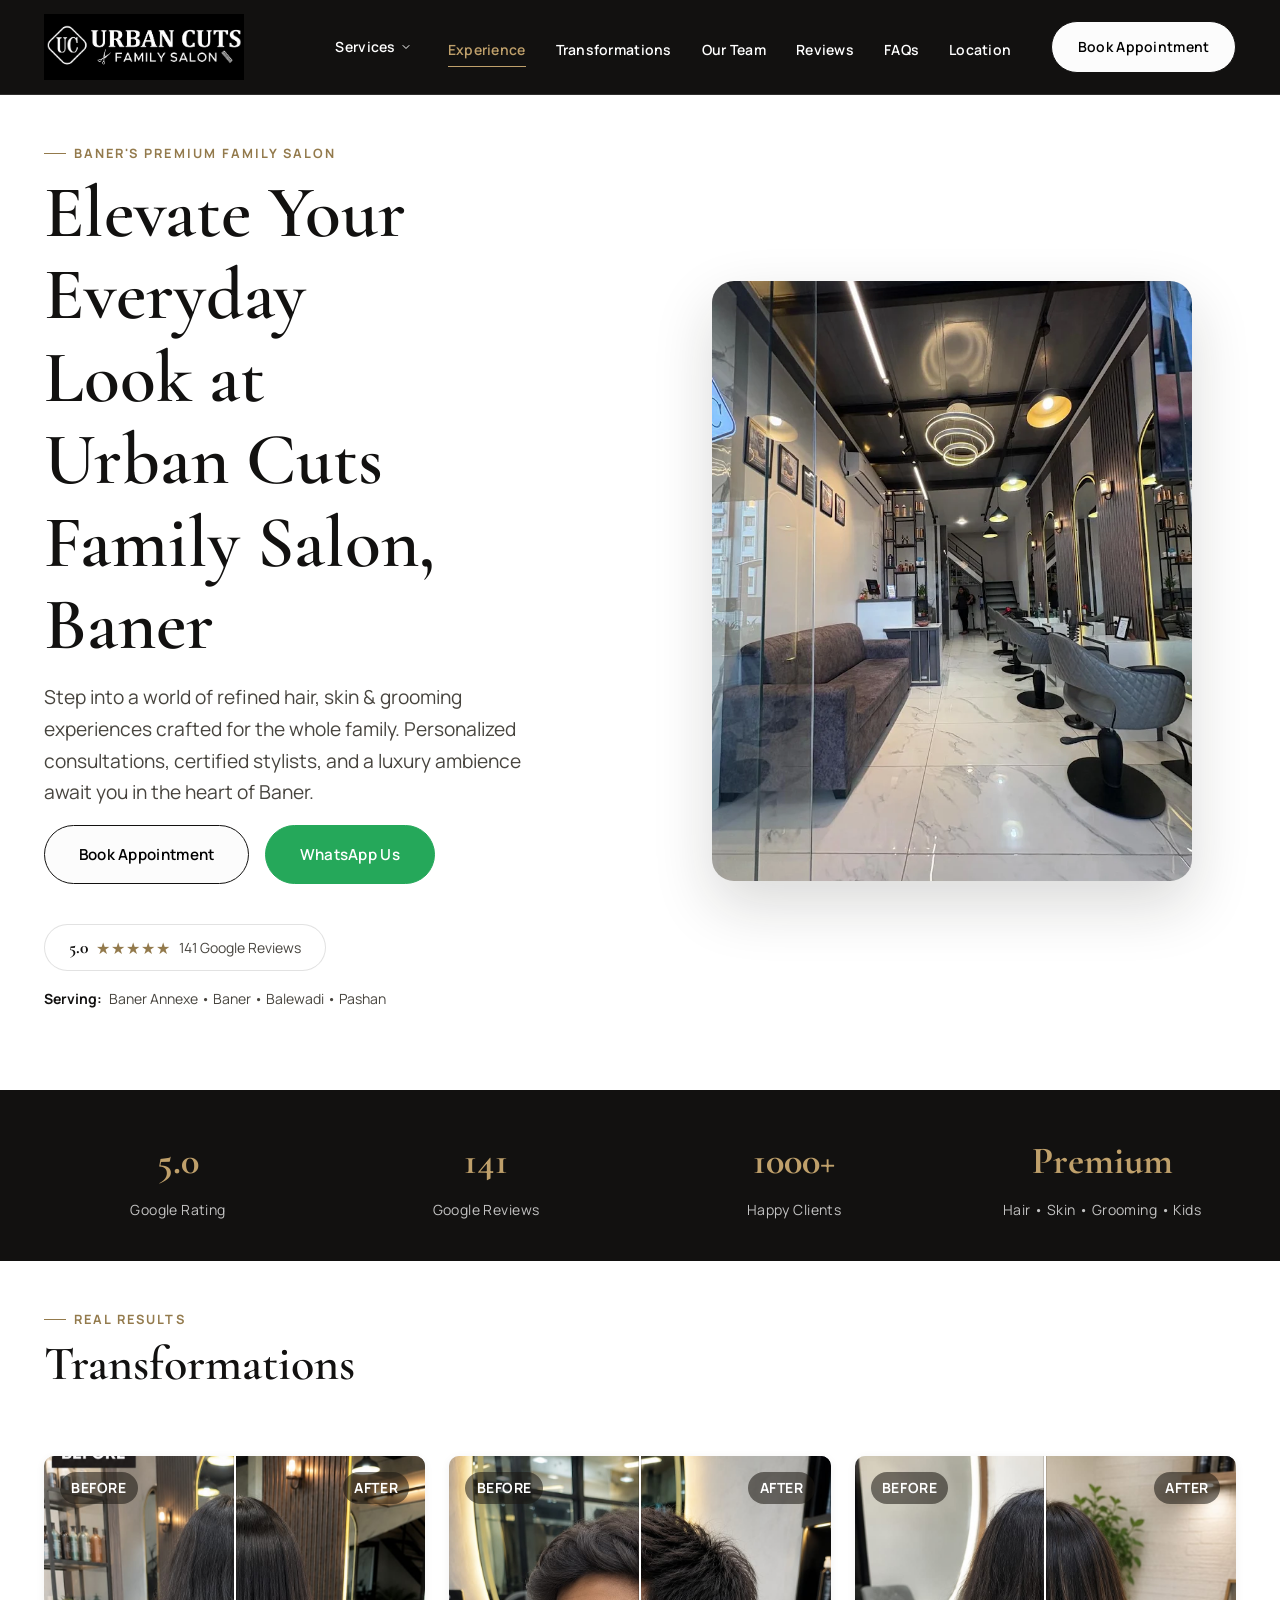
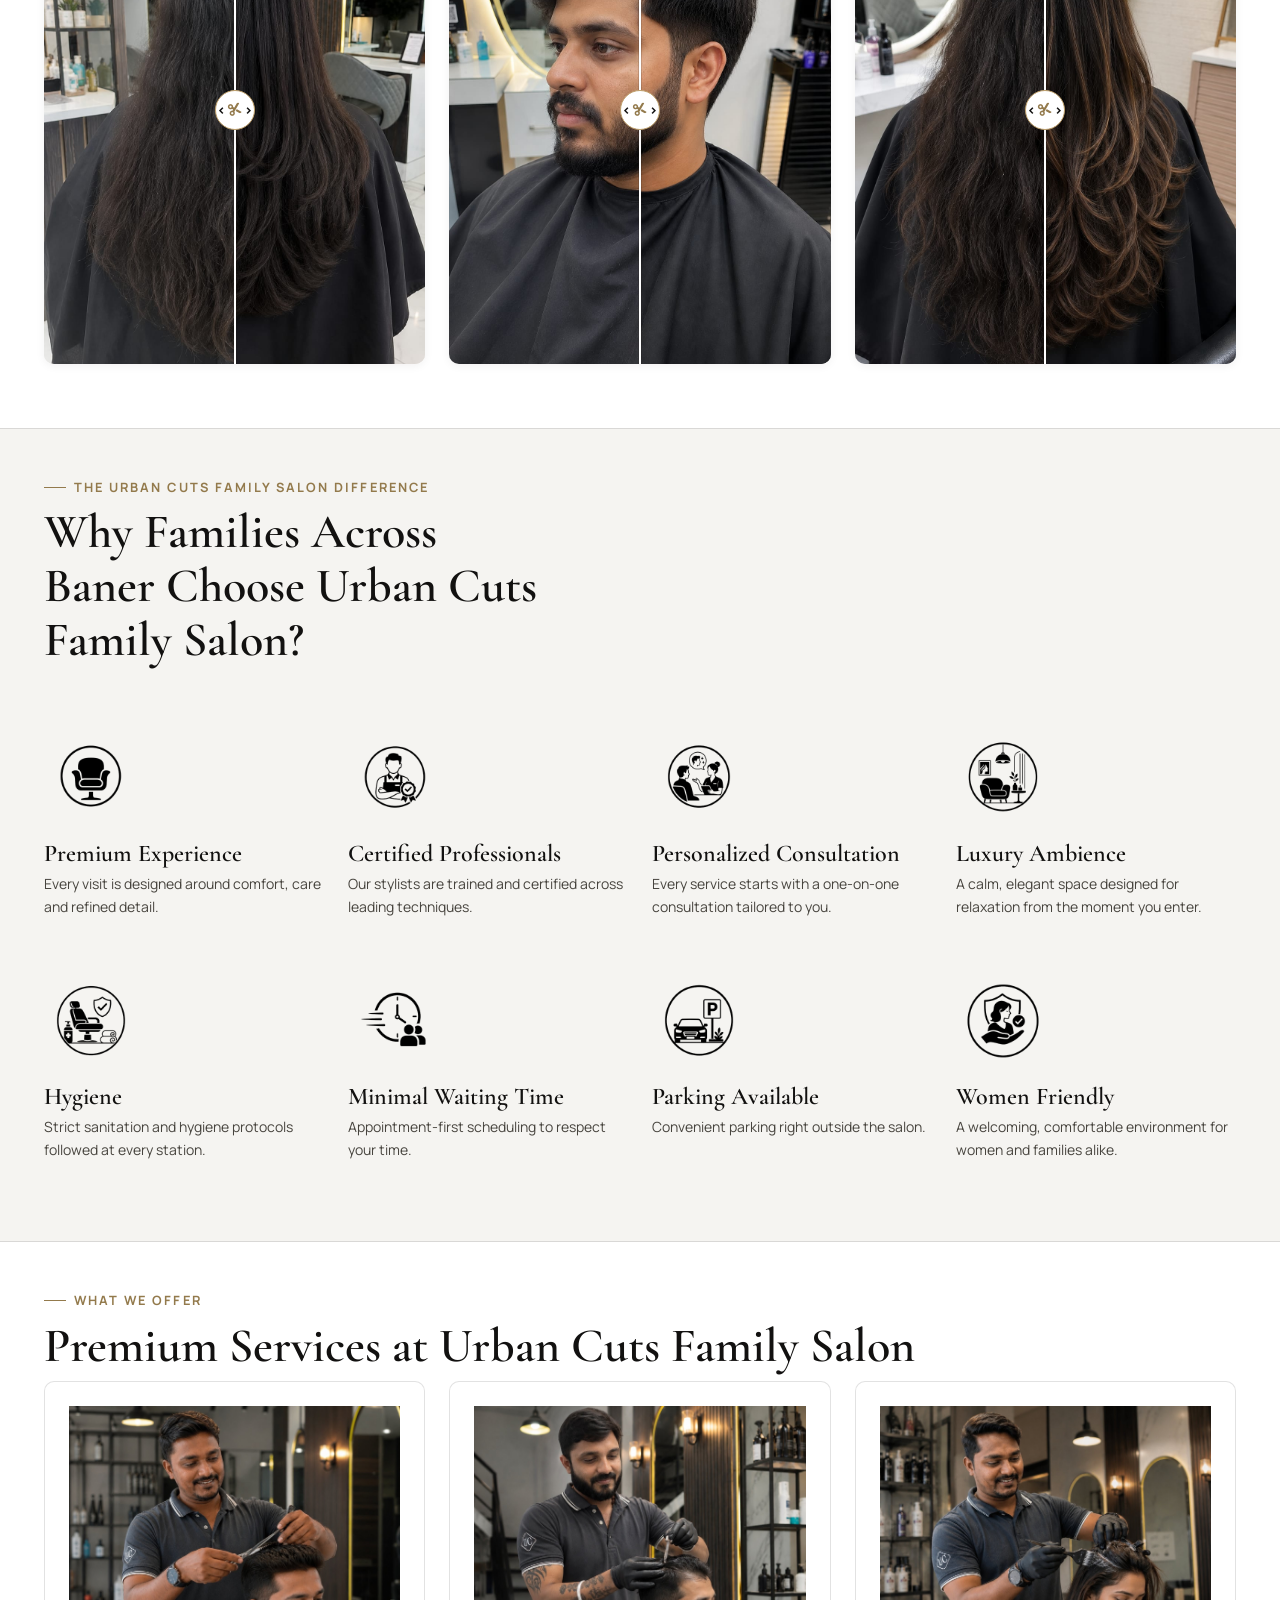
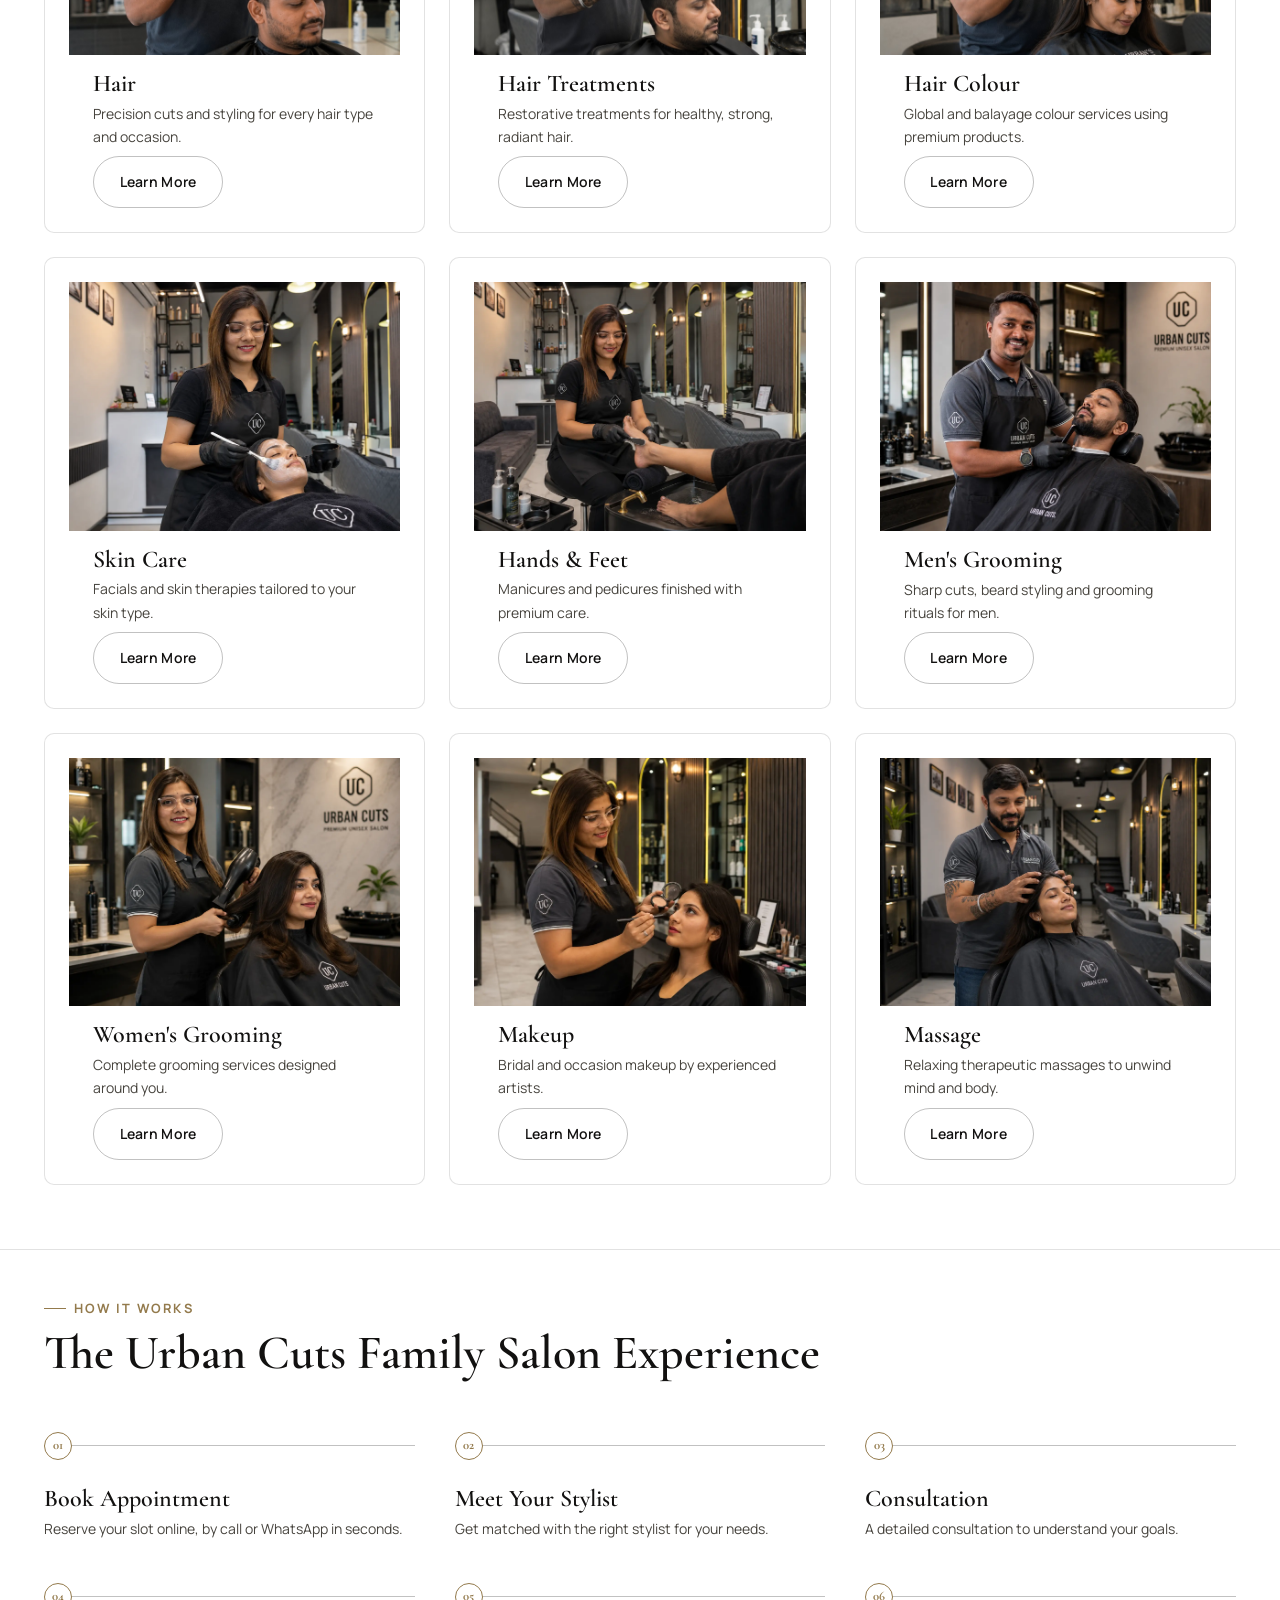
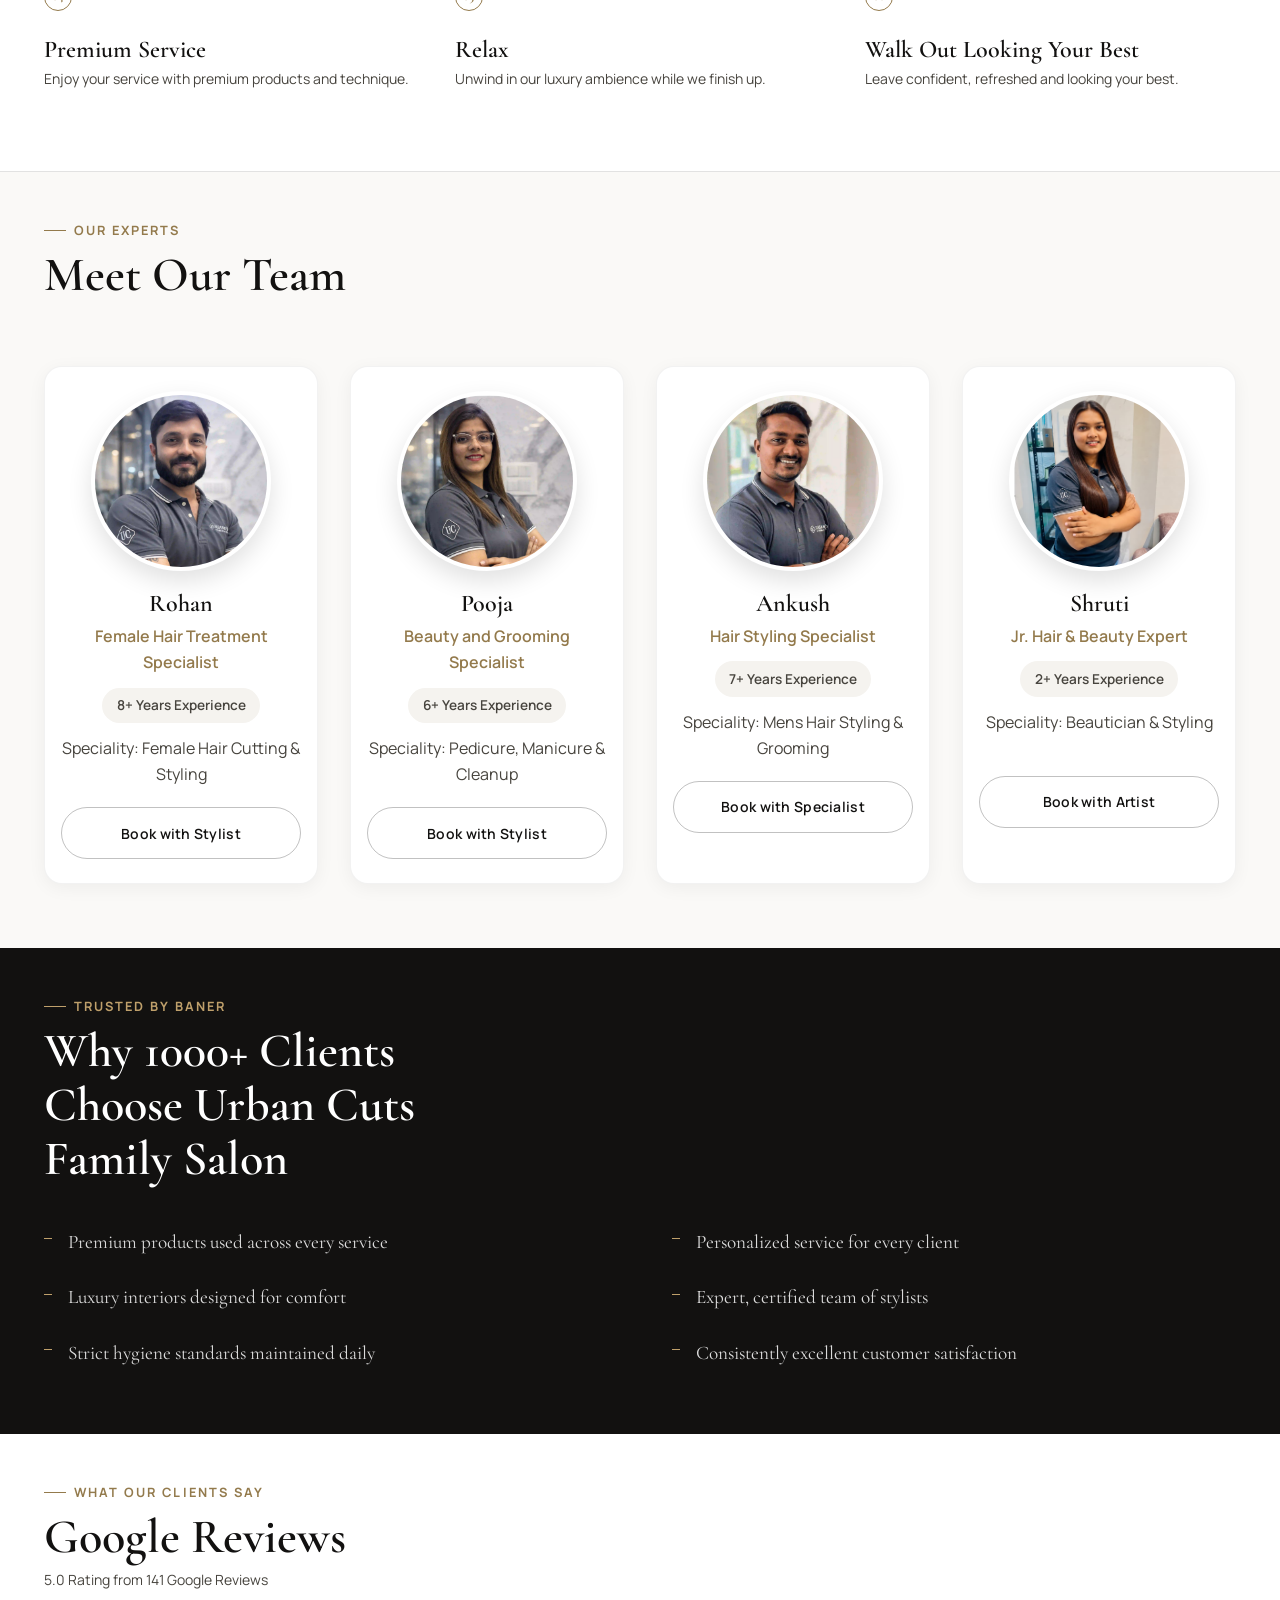
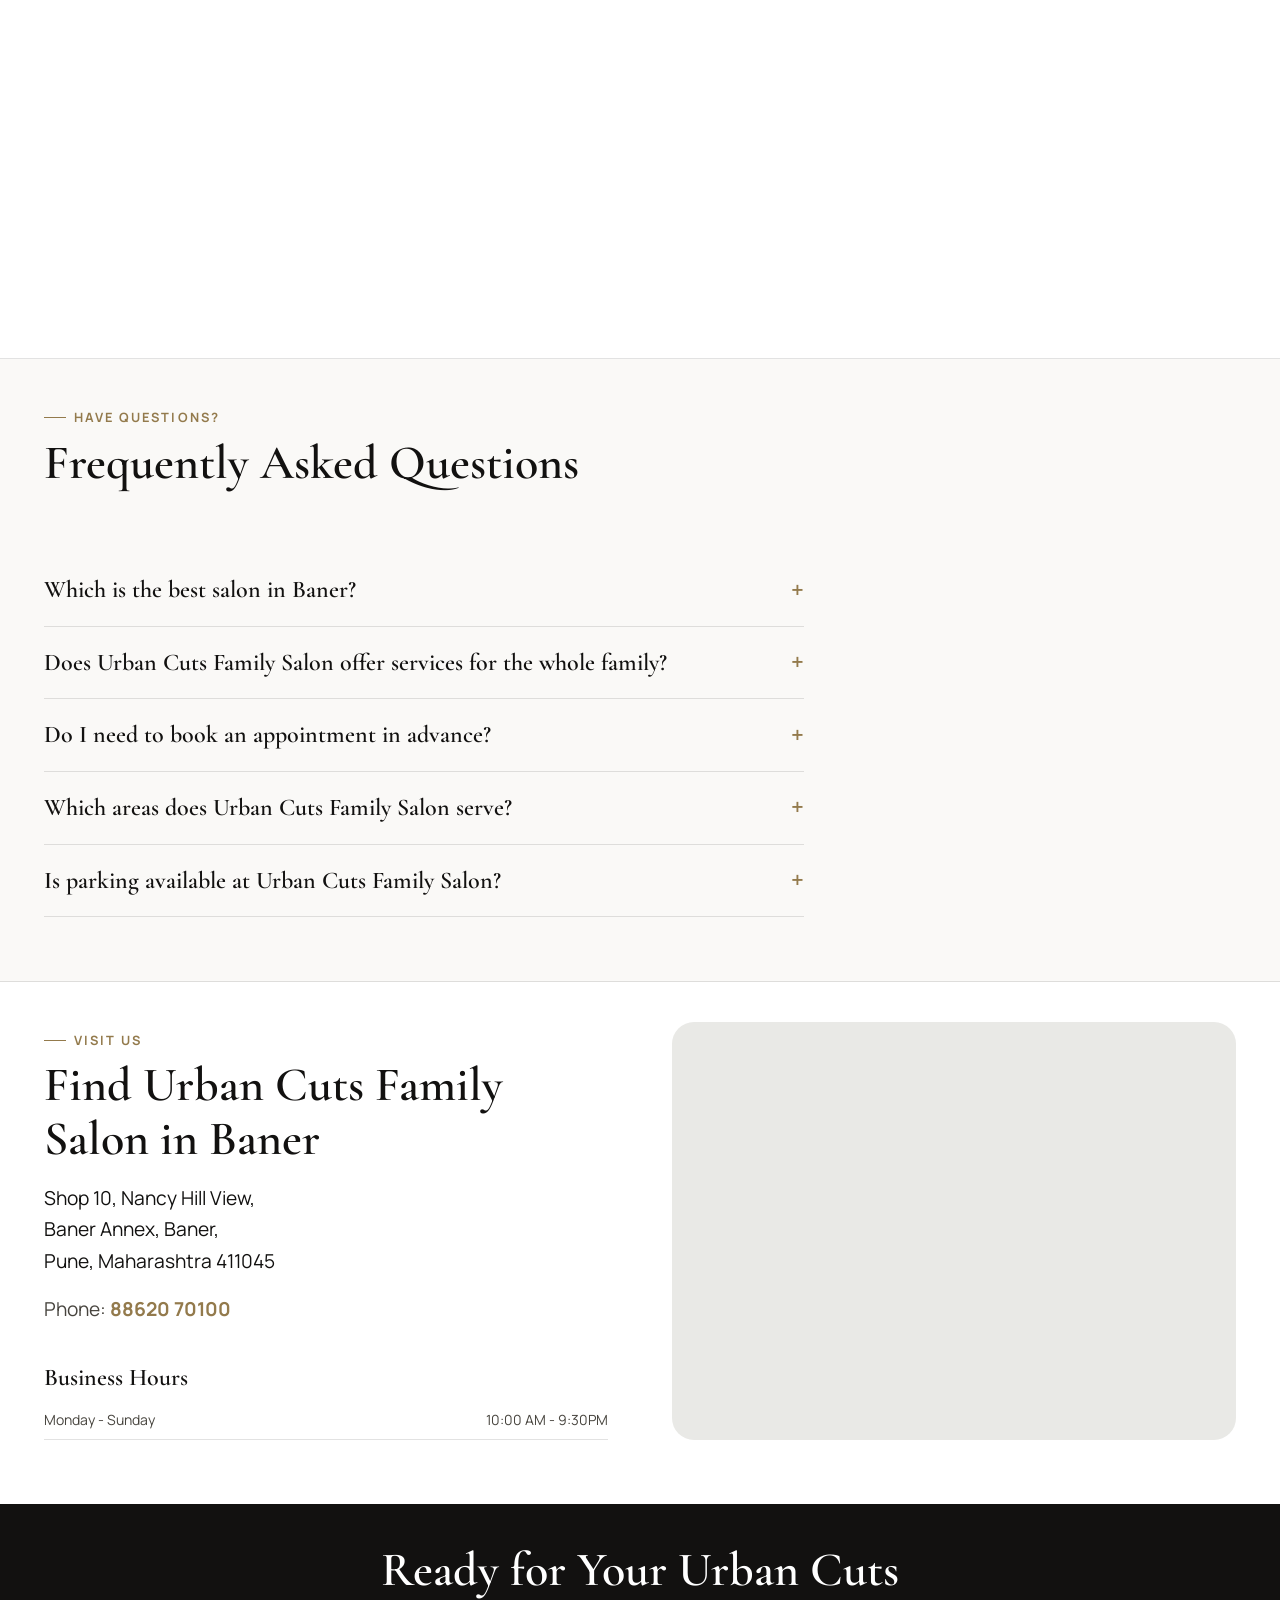
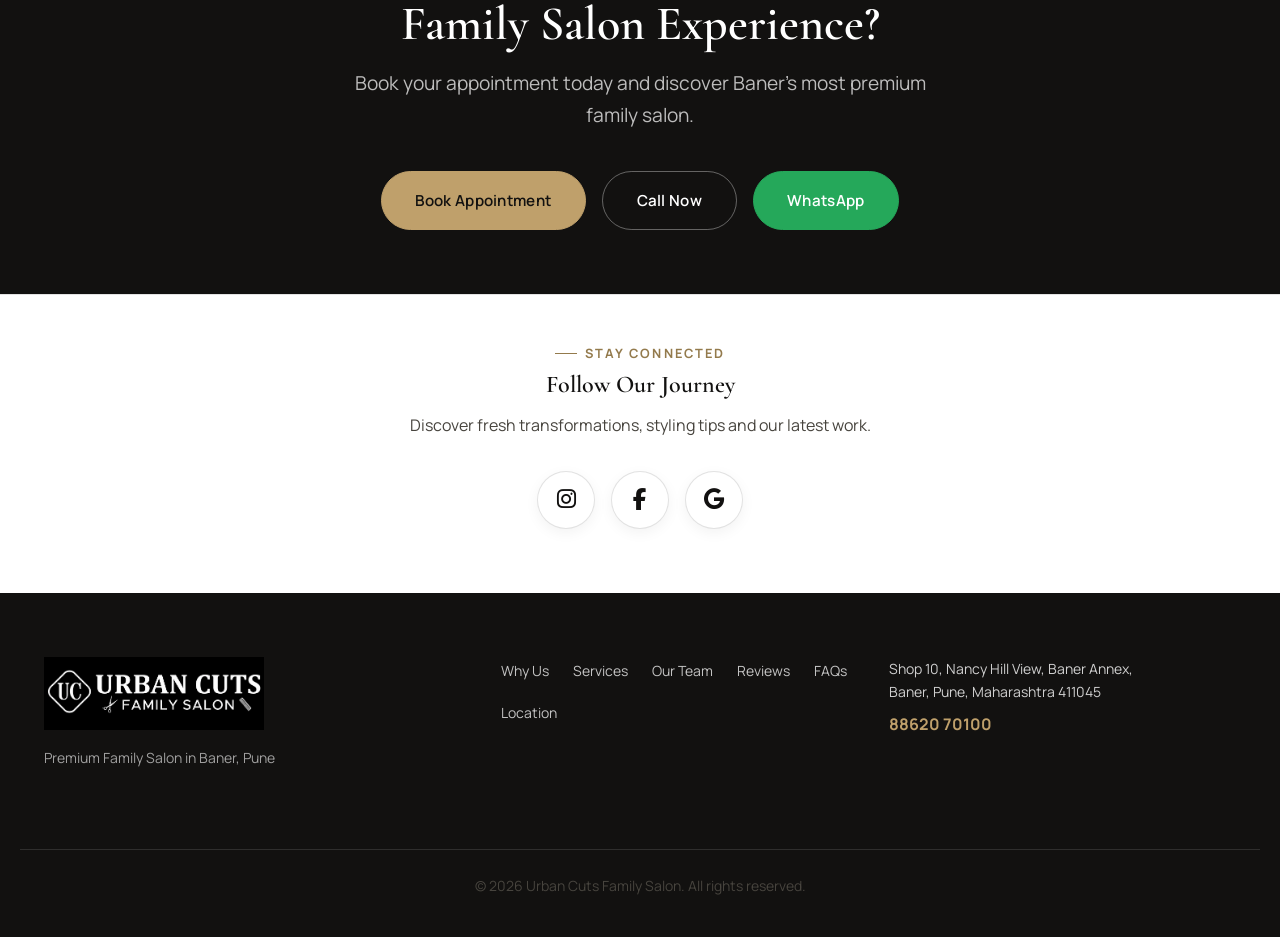
==== commit a22b530a: "Added Gtag Call conversion on Website" ====
--- a/index.html
+++ b/index.html
@@ -27,6 +27,24 @@
   return false;
 }
 </script>
+
+<!-- Event snippet for Website Phone Click conversion page
+In your html page, add the snippet and call gtag_report_conversion when someone clicks on the chosen link or button. -->
+<script>
+function gtag_report_conversion(url) {
+  var callback = function () {
+    if (typeof(url) != 'undefined') {
+      window.location = url;
+    }
+  };
+  gtag('event', 'conversion', {
+      'send_to': 'AW-18101152438/KD07CNm55tscELbVprdD',
+      'event_callback': callback
+  });
+  return false;
+}
+</script>
+
 
 
     <meta charset="UTF-8">
@@ -247,7 +265,7 @@
     </nav>
 
     <div class="header__cta">
-        <!-- <a href="tel:+918862070100" class="btn btn--ghost" aria-label="Call Urban Cuts">Call Now</a> -->
+        <!-- <a href="tel:+918862070100" onclick="return gtag_report_conversion('tel:+918862070100');" class="btn btn--ghost" aria-label="Call Urban Cuts">Call Now</a> -->
         <a href="#book-appointment" class="btn btn--primary">Book Appointment</a>
     </div>
 </div>
@@ -707,7 +725,7 @@
                     </address>
 
                     <p class="location__phone">
-                        Phone: <a href="tel:+918862070100">88620 70100</a>
+                        Phone: <a href="tel:+918862070100" onclick="return gtag_report_conversion('tel:+918862070100');">88620 70100</a>
                     </p>
 
                     <div class="location__hours">
@@ -740,7 +758,7 @@
 
                 <div class="final-cta__actions">
                     <a href="https://urbancutsfamilysalon.setmore.com/" target="_blank" class="btn btn--primary btn--lg">Book Appointment</a>
-                    <a href="tel:+918862070100" class="btn btn--ghost btn--lg" aria-label="Call Urban Cuts Family Salon">Call Now</a>
+                    <a href="tel:+918862070100" onclick="return gtag_report_conversion('tel:+918862070100');" class="btn btn--ghost btn--lg" aria-label="Call Urban Cuts Family Salon">Call Now</a>
                     <a href="https://wa.me/918862070100" class="btn btn--whatsapp btn--lg" target="_blank" rel="noopener noreferrer" aria-label="Chat with Urban Cuts Family Salon on WhatsApp">WhatsApp</a>
                 </div>
             </div>
@@ -819,7 +837,7 @@
                     Shop 10, Nancy Hill View, Baner Annex,<br>
                     Baner, Pune, Maharashtra 411045
                 </address>
-                <p><a href="tel:+918862070100">88620 70100</a></p>
+                <p><a href="tel:+918862070100" onclick="return gtag_report_conversion('tel:+918862070100');">88620 70100</a></p>
             </div>
         </div>
 
